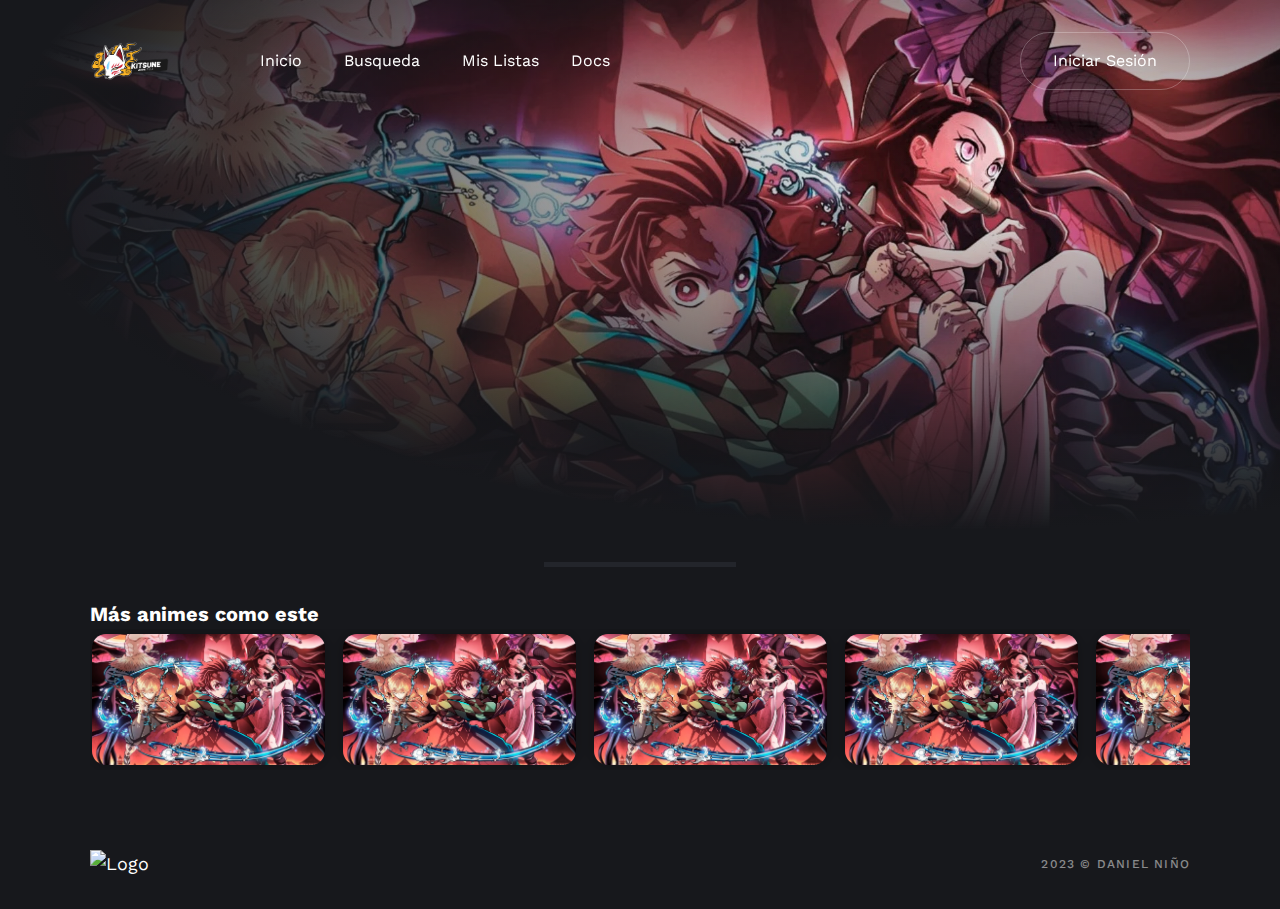
==== crunchy/Template/index.html @ ec36dbb1 "18042023" ====
<html lang="es" class="skrollr skrollr-desktop">

<head>




  <meta charset="utf-8">
  <meta name="viewport" content="width=device-width, initial-scale=1">

  <!-- Favicon -->
  <!-- <link rel="shortcut icon" href="./assets/images/favicon.ico" type="image/x-icon" /> -->

  <!-- Libs CSS -->
  <link rel="stylesheet" href="css/libs.bundle.css">
  <link rel="stylesheet" href="css/style.css">

  <!-- Main CSS -->
  <link rel="stylesheet" href="css/index.bundle.css">

  <!-- Title -->
  <title>Index</title>
  <style type="text/css">
    @font-face {
      font-family: Roboto;
      src: url("chrome-extension://mcgbeeipkmelnpldkobichboakdfaeon/css/Roboto-Regular.ttf");
    }

    body {
      background-color: #17181C !important;
    }
  </style>
</head>

<body>


  <nav id="mainNav" class="navbar navbar-expand-lg navbar-sticky navbar-dark">
    <div class="container">
      <a href="#" class="navbar-brand"><img src="./img/Logo.png" alt="Logo"></a>

      <!-- secondary -->
      <ul class="navbar-nav navbar-nav-secondary order-lg-3">
        <li class="nav-item d-lg-none">
          <a class="nav-link nav-icon collapsed" href="" role="button" data-bs-toggle="collapse"
            data-bs-target="#navbar" aria-controls="navbar" aria-expanded="false" aria-label="Toggle navigation">
            <i class="fa-solid fa-bars"></i>
          </a>
        </li>
        <li class="nav-item d-none d-lg-block">
          <a href="https://themes.getbootstrap.com/product/cube-multipurpose-template-ui-kit/"
            class="btn btn-outline-white rounded-pill ms-2">
            Iniciar Sesión
          </a>
        </li>
      </ul>

      <!-- primary -->
      <div class="navbar-collapse collapse" id="navbar" data-bs-parent="#mainNav">
        <ul class="navbar-nav">
          <li class="nav-item ">
            <a class="nav-link " href="#" role="button" aria-expanded="false">
              <i class="fa-solid fa-house"></i>Inicio
            </a>


          </li>
          <li class="nav-item ">
            <a class="nav-link " href="#" role="button" aria-expanded="false">
              <i class="fa-solid fa-magnifying-glass"></i>Busqueda
            </a>

          </li>
          <li class="nav-item ">
            <a class="nav-link " href="#" role="button" aria-expanded="false" data-bs-auto-close="outside">
              <i class="fa-solid fa-list"></i>Mis Listas
            </a>

          </li>

          <li class="nav-item dropdown dropdown-hover">
            <a class="nav-link dropdown-toggle" href="#" id="navbarDropdown-5" role="button" data-bs-toggle="dropdown"
              aria-expanded="false">
              Docs
            </a>
            <ul class="dropdown-menu dropdown-menu-detailed" aria-labelledby="navbarDropdown-5">
              <li><a class="dropdown-item " href="./docs/index.html">
                  <span>
                    <i class="bi bi-book"></i>
                    Get Started
                    <small>Customising and building</small>
                  </span>
                </a>
              </li>
              <li><a class="dropdown-item " href="./docs/accordion.html">
                  <span>
                    <i class="bi bi-grid"></i>
                    Components
                    <small>Full list of components</small>
                  </span>
                </a>
              </li>
            </ul>
          </li>
          <li class="nav-item d-lg-none">
            <a href="https://themes.getbootstrap.com/product/cube-multipurpose-template-ui-kit/"
              class="nav-link text-primary">Buy Cube</a>
          </li>
        </ul>
      </div>



      <!-- mobile user menu -->




    </div>
  </nav>




  <div class="offcanvas-wrap">


    <article>
      <section class="bg-black inverted overflow-hidden">
        <div class="d-flex flex-column py-15 container level-3"> <!--min-vh-100-->
          <div class="mt-5 vacio">
            
          </div>
        </div>
        <!-- <span style="background-image: url('img/portada2.jpg'); transform: translateY(0%);"
          class="background d-none d-sm-block skrollable skrollable-between picbg"></span>
        <span style="background-image: url('img/portada-movil.jpg'); transform: translateY(0%);"
          class="background d-sm-none skrollable skrollable-between picbg"></span> -->

          <div class="carousel background skrollable skrollable-between slider-principal picbg">
            <div data-carousel='{"speed": 1800, "autoplay": true, "autoplayTimeout": 9000,
            "mouseDrag": true, "gutter":10 , "loop": true, "items": 1, "nav": false, "mode":"gallery"}'>
              <div>
                <div class="equal-16-10 ">
                  <img src="img/kimetsu-bg.webp" alt="">
                </div>
              </div>
          
              <div>
                <figure class="equal-16-10" style="background-image: url('img/portada.jpg')">
                </figure>
              </div>
          
              <div>
                <figure class="equal-16-10" style="background-image: url('img/portada.png')">
                </figure>
              </div>
            </div>
          </div>
      </section>

    </article>


 

    <hr class="divider">
   


    <!----------------------------------SIMILARES---------------------------------------->

    <section class="container ">

      <div class="d-flex">
        <div>

          <p class="text-white fw-normal fs-6"><strong>Más animes como este</strong></p>

        </div>

      </div>

      <div class="carousel ">

        <div
          data-carousel='{"container": "#fixedWidth","fixedWidth": 235, "swipeAngle": false, "mouseDrag": true, "gutter": 16,"loop": false, "items":1, "nav": false, "responsive": {"0": {"items": 2}, "768": {"items": 3}, "992": {"items": 4}, "1200": {"items": 5}}}'>
          <div>

            <div class="card-min">

              <h2>Kimetsu No Yaiba</h2>
              <span class="type">Serie - Sub - Dob</span>
              <span class="calificacion">5.0 *</span>
              <div class="card-min-button">
                <a href="#"><i class="fa-solid fa-play"></i></a>
                <a href="#"><i class="fa-solid fa-plus-minus"></i></a>
              </div>
              <div class="pic">
                <img src="img/kimetsu-bg.webp" alt="">
              </div>
            </div>

          </div>
          <div>

            <div class="card-min">

              <h2>Kimetsu No Yaiba</h2>
              <span class="type">Serie - Sub - Dob</span>
              <span class="calificacion">5.0 *</span>
              <div class="card-min-button">
                <a href="#"><i class="fa-solid fa-play"></i></a>
                <a href="#"><i class="fa-solid fa-plus-minus"></i></a>
              </div>
              <div class="pic">
                <img src="img/kimetsu-bg.webp" alt="">
              </div>
            </div>

          </div>
          <div>

            <div class="card-min">

              <h2>Kimetsu No Yaiba</h2>
              <span class="type">Serie - Sub - Dob</span>
              <span class="calificacion">5.0 *</span>
              <div class="card-min-button">
                <a href="#"><i class="fa-solid fa-play"></i></a>
                <a href="#"><i class="fa-solid fa-plus-minus"></i></a>
              </div>
              <div class="pic">
                <img src="img/kimetsu-bg.webp" alt="">
              </div>
            </div>

          </div>
          <div>

            <div class="card-min">

              <h2>Kimetsu No Yaiba</h2>
              <span class="type">Serie - Sub - Dob</span>
              <span class="calificacion">5.0 *</span>
              <div class="card-min-button">
                <a href="#"><i class="fa-solid fa-play"></i></a>
                <a href="#"><i class="fa-solid fa-plus-minus"></i></a>
              </div>
              <div class="pic">
                <img src="img/kimetsu-bg.webp" alt="">
              </div>
            </div>

          </div>
          <div>

            <div class="card-min">

              <h2>Kimetsu No Yaiba</h2>
              <span class="type">Serie - Sub - Dob</span>
              <span class="calificacion">5.0 *</span>
              <div class="card-min-button">
                <a href="#"><i class="fa-solid fa-play"></i></a>
                <a href="#"><i class="fa-solid fa-plus-minus"></i></a>
              </div>
              <div class="pic">
                <img src="img/kimetsu-bg.webp" alt="">
              </div>
            </div>

          </div>
          <div>

            <div class="card-min">

              <h2>Kimetsu No Yaiba</h2>
              <span class="type">Serie - Sub - Dob</span>
              <span class="calificacion">5.0 *</span>
              <div class="card-min-button">
                <a href="#"><i class="fa-solid fa-play"></i></a>
                <a href="#"><i class="fa-solid fa-plus-minus"></i></a>
              </div>
              <div class="pic">
                <img src="img/kimetsu-bg.webp" alt="">
              </div>
            </div>

          </div>
          <div>

            <div class="card-min">

              <h2>Kimetsu No Yaiba</h2>
              <span class="type">Serie - Sub - Dob</span>
              <span class="calificacion">5.0 *</span>
              <div class="card-min-button">
                <a href="#"><i class="fa-solid fa-play"></i></a>
                <a href="#"><i class="fa-solid fa-plus-minus"></i></a>
              </div>
              <div class="pic">
                <img src="img/kimetsu-bg.webp" alt="">
              </div>
            </div>

          </div>
          <div>

            <div class="card-min">

              <h2>Kimetsu No Yaiba</h2>
              <span class="type">Serie - Sub - Dob</span>
              <span class="calificacion">5.0 *</span>
              <div class="card-min-button">
                <a href="#"><i class="fa-solid fa-play"></i></a>
                <a href="#"><i class="fa-solid fa-plus-minus"></i></a>
              </div>
              <div class="pic">
                <img src="img/kimetsu-bg.webp" alt="">
              </div>
            </div>

          </div>
          <div>

            <div class="card-min">

              <h2>Kimetsu No Yaiba</h2>
              <span class="type">Serie - Sub - Dob</span>
              <span class="calificacion">5.0 *</span>
              <div class="card-min-button">
                <a href="#"><i class="fa-solid fa-play"></i></a>
                <a href="#"><i class="fa-solid fa-plus-minus"></i></a>
              </div>
              <div class="pic">
                <img src="img/kimetsu-bg.webp" alt="">
              </div>
            </div>

          </div>
          <div>

            <div class="card-min">

              <h2>Kimetsu No Yaiba</h2>
              <span class="type">Serie - Sub - Dob</span>
              <span class="calificacion">5.0 *</span>
              <div class="card-min-button">
                <a href="#"><i class="fa-solid fa-play"></i></a>
                <a href="#"><i class="fa-solid fa-plus-minus"></i></a>
              </div>
              <div class="pic">
                <img src="img/kimetsu-bg.webp" alt="">
              </div>
            </div>

          </div>


        </div>
      </div>




    </section>





    <!-- footer -->
    <footer id="footer" class="pt-10 pt-xl-10 pb-4 inverted">
      <div class="container">
        <div class="row align-items-center text-muted">

          <div class="col-md-6 col-lg-6">
            <a href="index.html" class="navbar-brand"><img src="./assets/images/logo/logo-light.svg" alt="Logo"></a>
          </div>
          <div class="col-md-6 col-lg-6 text-end text-lg-end ">
            <p class="eyebrow">2023 © Daniel Niño</p>
          </div>
        </div>
      </div>
    </footer>
  </div>

  <!-- javascript -->
  <script src="https://kit.fontawesome.com/d4ea08e6c5.js" crossorigin="anonymous"></script>
  <script src="js/vendor.bundle.js"></script>
  <script src="js/index.bundle.js"></script>


</body>

</html>
---- crunchy/Template/css/libs.bundle.css ----
@font-face {
  font-family: "bootstrap-icons";
  src: url(../fonts/bootstrap-icons.woff2) format("woff2"),
url(../fonts/bootstrap-icons.woff) format("woff");
}

[class^="bi-"]::before,
[class*=" bi-"]::before {
  display: inline-block;
  font-family: bootstrap-icons !important;
  font-style: normal;
  font-weight: normal !important;
  font-variant: normal;
  text-transform: none;
  line-height: 1;
  vertical-align: -.125em;
  -webkit-font-smoothing: antialiased;
  -moz-osx-font-smoothing: grayscale;
}

.bi-alarm-fill::before { content: "\f101"; }
.bi-alarm::before { content: "\f102"; }
.bi-align-bottom::before { content: "\f103"; }
.bi-align-center::before { content: "\f104"; }
.bi-align-end::before { content: "\f105"; }
.bi-align-middle::before { content: "\f106"; }
.bi-align-start::before { content: "\f107"; }
.bi-align-top::before { content: "\f108"; }
.bi-alt::before { content: "\f109"; }
.bi-app-indicator::before { content: "\f10a"; }
.bi-app::before { content: "\f10b"; }
.bi-archive-fill::before { content: "\f10c"; }
.bi-archive::before { content: "\f10d"; }
.bi-arrow-90deg-down::before { content: "\f10e"; }
.bi-arrow-90deg-left::before { content: "\f10f"; }
.bi-arrow-90deg-right::before { content: "\f110"; }
.bi-arrow-90deg-up::before { content: "\f111"; }
.bi-arrow-bar-down::before { content: "\f112"; }
.bi-arrow-bar-left::before { content: "\f113"; }
.bi-arrow-bar-right::before { content: "\f114"; }
.bi-arrow-bar-up::before { content: "\f115"; }
.bi-arrow-clockwise::before { content: "\f116"; }
.bi-arrow-counterclockwise::before { content: "\f117"; }
.bi-arrow-down-circle-fill::before { content: "\f118"; }
.bi-arrow-down-circle::before { content: "\f119"; }
.bi-arrow-down-left-circle-fill::before { content: "\f11a"; }
.bi-arrow-down-left-circle::before { content: "\f11b"; }
.bi-arrow-down-left-square-fill::before { content: "\f11c"; }
.bi-arrow-down-left-square::before { content: "\f11d"; }
.bi-arrow-down-left::before { content: "\f11e"; }
.bi-arrow-down-right-circle-fill::before { content: "\f11f"; }
.bi-arrow-down-right-circle::before { content: "\f120"; }
.bi-arrow-down-right-square-fill::before { content: "\f121"; }
.bi-arrow-down-right-square::before { content: "\f122"; }
.bi-arrow-down-right::before { content: "\f123"; }
.bi-arrow-down-short::before { content: "\f124"; }
.bi-arrow-down-square-fill::before { content: "\f125"; }
.bi-arrow-down-square::before { content: "\f126"; }
.bi-arrow-down-up::before { content: "\f127"; }
.bi-arrow-down::before { content: "\f128"; }
.bi-arrow-left-circle-fill::before { content: "\f129"; }
.bi-arrow-left-circle::before { content: "\f12a"; }
.bi-arrow-left-right::before { content: "\f12b"; }
.bi-arrow-left-short::before { content: "\f12c"; }
.bi-arrow-left-square-fill::before { content: "\f12d"; }
.bi-arrow-left-square::before { content: "\f12e"; }
.bi-arrow-left::before { content: "\f12f"; }
.bi-arrow-repeat::before { content: "\f130"; }
.bi-arrow-return-left::before { content: "\f131"; }
.bi-arrow-return-right::before { content: "\f132"; }
.bi-arrow-right-circle-fill::before { content: "\f133"; }
.bi-arrow-right-circle::before { content: "\f134"; }
.bi-arrow-right-short::before { content: "\f135"; }
.bi-arrow-right-square-fill::before { content: "\f136"; }
.bi-arrow-right-square::before { content: "\f137"; }
.bi-arrow-right::before { content: "\f138"; }
.bi-arrow-up-circle-fill::before { content: "\f139"; }
.bi-arrow-up-circle::before { content: "\f13a"; }
.bi-arrow-up-left-circle-fill::before { content: "\f13b"; }
.bi-arrow-up-left-circle::before { content: "\f13c"; }
.bi-arrow-up-left-square-fill::before { content: "\f13d"; }
.bi-arrow-up-left-square::before { content: "\f13e"; }
.bi-arrow-up-left::before { content: "\f13f"; }
.bi-arrow-up-right-circle-fill::before { content: "\f140"; }
.bi-arrow-up-right-circle::before { content: "\f141"; }
.bi-arrow-up-right-square-fill::before { content: "\f142"; }
.bi-arrow-up-right-square::before { content: "\f143"; }
.bi-arrow-up-right::before { content: "\f144"; }
.bi-arrow-up-short::before { content: "\f145"; }
.bi-arrow-up-square-fill::before { content: "\f146"; }
.bi-arrow-up-square::before { content: "\f147"; }
.bi-arrow-up::before { content: "\f148"; }
.bi-arrows-angle-contract::before { content: "\f149"; }
.bi-arrows-angle-expand::before { content: "\f14a"; }
.bi-arrows-collapse::before { content: "\f14b"; }
.bi-arrows-expand::before { content: "\f14c"; }
.bi-arrows-fullscreen::before { content: "\f14d"; }
.bi-arrows-move::before { content: "\f14e"; }
.bi-aspect-ratio-fill::before { content: "\f14f"; }
.bi-aspect-ratio::before { content: "\f150"; }
.bi-asterisk::before { content: "\f151"; }
.bi-at::before { content: "\f152"; }
.bi-award-fill::before { content: "\f153"; }
.bi-award::before { content: "\f154"; }
.bi-back::before { content: "\f155"; }
.bi-backspace-fill::before { content: "\f156"; }
.bi-backspace-reverse-fill::before { content: "\f157"; }
.bi-backspace-reverse::before { content: "\f158"; }
.bi-backspace::before { content: "\f159"; }
.bi-badge-3d-fill::before { content: "\f15a"; }
.bi-badge-3d::before { content: "\f15b"; }
.bi-badge-4k-fill::before { content: "\f15c"; }
.bi-badge-4k::before { content: "\f15d"; }
.bi-badge-8k-fill::before { content: "\f15e"; }
.bi-badge-8k::before { content: "\f15f"; }
.bi-badge-ad-fill::before { content: "\f160"; }
.bi-badge-ad::before { content: "\f161"; }
.bi-badge-ar-fill::before { content: "\f162"; }
.bi-badge-ar::before { content: "\f163"; }
.bi-badge-cc-fill::before { content: "\f164"; }
.bi-badge-cc::before { content: "\f165"; }
.bi-badge-hd-fill::before { content: "\f166"; }
.bi-badge-hd::before { content: "\f167"; }
.bi-badge-tm-fill::before { content: "\f168"; }
.bi-badge-tm::before { content: "\f169"; }
.bi-badge-vo-fill::before { content: "\f16a"; }
.bi-badge-vo::before { content: "\f16b"; }
.bi-badge-vr-fill::before { content: "\f16c"; }
.bi-badge-vr::before { content: "\f16d"; }
.bi-badge-wc-fill::before { content: "\f16e"; }
.bi-badge-wc::before { content: "\f16f"; }
.bi-bag-check-fill::before { content: "\f170"; }
.bi-bag-check::before { content: "\f171"; }
.bi-bag-dash-fill::before { content: "\f172"; }
.bi-bag-dash::before { content: "\f173"; }
.bi-bag-fill::before { content: "\f174"; }
.bi-bag-plus-fill::before { content: "\f175"; }
.bi-bag-plus::before { content: "\f176"; }
.bi-bag-x-fill::before { content: "\f177"; }
.bi-bag-x::before { content: "\f178"; }
.bi-bag::before { content: "\f179"; }
.bi-bar-chart-fill::before { content: "\f17a"; }
.bi-bar-chart-line-fill::before { content: "\f17b"; }
.bi-bar-chart-line::before { content: "\f17c"; }
.bi-bar-chart-steps::before { content: "\f17d"; }
.bi-bar-chart::before { content: "\f17e"; }
.bi-basket-fill::before { content: "\f17f"; }
.bi-basket::before { content: "\f180"; }
.bi-basket2-fill::before { content: "\f181"; }
.bi-basket2::before { content: "\f182"; }
.bi-basket3-fill::before { content: "\f183"; }
.bi-basket3::before { content: "\f184"; }
.bi-battery-charging::before { content: "\f185"; }
.bi-battery-full::before { content: "\f186"; }
.bi-battery-half::before { content: "\f187"; }
.bi-battery::before { content: "\f188"; }
.bi-bell-fill::before { content: "\f189"; }
.bi-bell::before { content: "\f18a"; }
.bi-bezier::before { content: "\f18b"; }
.bi-bezier2::before { content: "\f18c"; }
.bi-bicycle::before { content: "\f18d"; }
.bi-binoculars-fill::before { content: "\f18e"; }
.bi-binoculars::before { content: "\f18f"; }
.bi-blockquote-left::before { content: "\f190"; }
.bi-blockquote-right::before { content: "\f191"; }
.bi-book-fill::before { content: "\f192"; }
.bi-book-half::before { content: "\f193"; }
.bi-book::before { content: "\f194"; }
.bi-bookmark-check-fill::before { content: "\f195"; }
.bi-bookmark-check::before { content: "\f196"; }
.bi-bookmark-dash-fill::before { content: "\f197"; }
.bi-bookmark-dash::before { content: "\f198"; }
.bi-bookmark-fill::before { content: "\f199"; }
.bi-bookmark-heart-fill::before { content: "\f19a"; }
.bi-bookmark-heart::before { content: "\f19b"; }
.bi-bookmark-plus-fill::before { content: "\f19c"; }
.bi-bookmark-plus::before { content: "\f19d"; }
.bi-bookmark-star-fill::before { content: "\f19e"; }
.bi-bookmark-star::before { content: "\f19f"; }
.bi-bookmark-x-fill::before { content: "\f1a0"; }
.bi-bookmark-x::before { content: "\f1a1"; }
.bi-bookmark::before { content: "\f1a2"; }
.bi-bookmarks-fill::before { content: "\f1a3"; }
.bi-bookmarks::before { content: "\f1a4"; }
.bi-bookshelf::before { content: "\f1a5"; }
.bi-bootstrap-fill::before { content: "\f1a6"; }
.bi-bootstrap-reboot::before { content: "\f1a7"; }
.bi-bootstrap::before { content: "\f1a8"; }
.bi-border-all::before { content: "\f1a9"; }
.bi-border-bottom::before { content: "\f1aa"; }
.bi-border-center::before { content: "\f1ab"; }
.bi-border-inner::before { content: "\f1ac"; }
.bi-border-left::before { content: "\f1ad"; }
.bi-border-middle::before { content: "\f1ae"; }
.bi-border-outer::before { content: "\f1af"; }
.bi-border-right::before { content: "\f1b0"; }
.bi-border-style::before { content: "\f1b1"; }
.bi-border-top::before { content: "\f1b2"; }
.bi-border-width::before { content: "\f1b3"; }
.bi-border::before { content: "\f1b4"; }
.bi-bounding-box-circles::before { content: "\f1b5"; }
.bi-bounding-box::before { content: "\f1b6"; }
.bi-box-arrow-down-left::before { content: "\f1b7"; }
.bi-box-arrow-down-right::before { content: "\f1b8"; }
.bi-box-arrow-down::before { content: "\f1b9"; }
.bi-box-arrow-in-down-left::before { content: "\f1ba"; }
.bi-box-arrow-in-down-right::before { content: "\f1bb"; }
.bi-box-arrow-in-down::before { content: "\f1bc"; }
.bi-box-arrow-in-left::before { content: "\f1bd"; }
.bi-box-arrow-in-right::before { content: "\f1be"; }
.bi-box-arrow-in-up-left::before { content: "\f1bf"; }
.bi-box-arrow-in-up-right::before { content: "\f1c0"; }
.bi-box-arrow-in-up::before { content: "\f1c1"; }
.bi-box-arrow-left::before { content: "\f1c2"; }
.bi-box-arrow-right::before { content: "\f1c3"; }
.bi-box-arrow-up-left::before { content: "\f1c4"; }
.bi-box-arrow-up-right::before { content: "\f1c5"; }
.bi-box-arrow-up::before { content: "\f1c6"; }
.bi-box-seam::before { content: "\f1c7"; }
.bi-box::before { content: "\f1c8"; }
.bi-braces::before { content: "\f1c9"; }
.bi-bricks::before { content: "\f1ca"; }
.bi-briefcase-fill::before { content: "\f1cb"; }
.bi-briefcase::before { content: "\f1cc"; }
.bi-brightness-alt-high-fill::before { content: "\f1cd"; }
.bi-brightness-alt-high::before { content: "\f1ce"; }
.bi-brightness-alt-low-fill::before { content: "\f1cf"; }
.bi-brightness-alt-low::before { content: "\f1d0"; }
.bi-brightness-high-fill::before { content: "\f1d1"; }
.bi-brightness-high::before { content: "\f1d2"; }
.bi-brightness-low-fill::before { content: "\f1d3"; }
.bi-brightness-low::before { content: "\f1d4"; }
.bi-broadcast-pin::before { content: "\f1d5"; }
.bi-broadcast::before { content: "\f1d6"; }
.bi-brush-fill::before { content: "\f1d7"; }
.bi-brush::before { content: "\f1d8"; }
.bi-bucket-fill::before { content: "\f1d9"; }
.bi-bucket::before { content: "\f1da"; }
.bi-bug-fill::before { content: "\f1db"; }
.bi-bug::before { content: "\f1dc"; }
.bi-building::before { content: "\f1dd"; }
.bi-bullseye::before { content: "\f1de"; }
.bi-calculator-fill::before { content: "\f1df"; }
.bi-calculator::before { content: "\f1e0"; }
.bi-calendar-check-fill::before { content: "\f1e1"; }
.bi-calendar-check::before { content: "\f1e2"; }
.bi-calendar-date-fill::before { content: "\f1e3"; }
.bi-calendar-date::before { content: "\f1e4"; }
.bi-calendar-day-fill::before { content: "\f1e5"; }
.bi-calendar-day::before { content: "\f1e6"; }
.bi-calendar-event-fill::before { content: "\f1e7"; }
.bi-calendar-event::before { content: "\f1e8"; }
.bi-calendar-fill::before { content: "\f1e9"; }
.bi-calendar-minus-fill::before { content: "\f1ea"; }
.bi-calendar-minus::before { content: "\f1eb"; }
.bi-calendar-month-fill::before { content: "\f1ec"; }
.bi-calendar-month::before { content: "\f1ed"; }
.bi-calendar-plus-fill::before { content: "\f1ee"; }
.bi-calendar-plus::before { content: "\f1ef"; }
.bi-calendar-range-fill::before { content: "\f1f0"; }
.bi-calendar-range::before { content: "\f1f1"; }
.bi-calendar-week-fill::before { content: "\f1f2"; }
.bi-calendar-week::before { content: "\f1f3"; }
.bi-calendar-x-fill::before { content: "\f1f4"; }
.bi-calendar-x::before { content: "\f1f5"; }
.bi-calendar::before { content: "\f1f6"; }
.bi-calendar2-check-fill::before { content: "\f1f7"; }
.bi-calendar2-check::before { content: "\f1f8"; }
.bi-calendar2-date-fill::before { content: "\f1f9"; }
.bi-calendar2-date::before { content: "\f1fa"; }
.bi-calendar2-day-fill::before { content: "\f1fb"; }
.bi-calendar2-day::before { content: "\f1fc"; }
.bi-calendar2-event-fill::before { content: "\f1fd"; }
.bi-calendar2-event::before { content: "\f1fe"; }
.bi-calendar2-fill::before { content: "\f1ff"; }
.bi-calendar2-minus-fill::before { content: "\f200"; }
.bi-calendar2-minus::before { content: "\f201"; }
.bi-calendar2-month-fill::before { content: "\f202"; }
.bi-calendar2-month::before { content: "\f203"; }
.bi-calendar2-plus-fill::before { content: "\f204"; }
.bi-calendar2-plus::before { content: "\f205"; }
.bi-calendar2-range-fill::before { content: "\f206"; }
.bi-calendar2-range::before { content: "\f207"; }
.bi-calendar2-week-fill::before { content: "\f208"; }
.bi-calendar2-week::before { content: "\f209"; }
.bi-calendar2-x-fill::before { content: "\f20a"; }
.bi-calendar2-x::before { content: "\f20b"; }
.bi-calendar2::before { content: "\f20c"; }
.bi-calendar3-event-fill::before { content: "\f20d"; }
.bi-calendar3-event::before { content: "\f20e"; }
.bi-calendar3-fill::before { content: "\f20f"; }
.bi-calendar3-range-fill::before { content: "\f210"; }
.bi-calendar3-range::before { content: "\f211"; }
.bi-calendar3-week-fill::before { content: "\f212"; }
.bi-calendar3-week::before { content: "\f213"; }
.bi-calendar3::before { content: "\f214"; }
.bi-calendar4-event::before { content: "\f215"; }
.bi-calendar4-range::before { content: "\f216"; }
.bi-calendar4-week::before { content: "\f217"; }
.bi-calendar4::before { content: "\f218"; }
.bi-camera-fill::before { content: "\f219"; }
.bi-camera-reels-fill::before { content: "\f21a"; }
.bi-camera-reels::before { content: "\f21b"; }
.bi-camera-video-fill::before { content: "\f21c"; }
.bi-camera-video-off-fill::before { content: "\f21d"; }
.bi-camera-video-off::before { content: "\f21e"; }
.bi-camera-video::before { content: "\f21f"; }
.bi-camera::before { content: "\f220"; }
.bi-camera2::before { content: "\f221"; }
.bi-capslock-fill::before { content: "\f222"; }
.bi-capslock::before { content: "\f223"; }
.bi-card-checklist::before { content: "\f224"; }
.bi-card-heading::before { content: "\f225"; }
.bi-card-image::before { content: "\f226"; }
.bi-card-list::before { content: "\f227"; }
.bi-card-text::before { content: "\f228"; }
.bi-caret-down-fill::before { content: "\f229"; }
.bi-caret-down-square-fill::before { content: "\f22a"; }
.bi-caret-down-square::before { content: "\f22b"; }
.bi-caret-down::before { content: "\f22c"; }
.bi-caret-left-fill::before { content: "\f22d"; }
.bi-caret-left-square-fill::before { content: "\f22e"; }
.bi-caret-left-square::before { content: "\f22f"; }
.bi-caret-left::before { content: "\f230"; }
.bi-caret-right-fill::before { content: "\f231"; }
.bi-caret-right-square-fill::before { content: "\f232"; }
.bi-caret-right-square::before { content: "\f233"; }
.bi-caret-right::before { content: "\f234"; }
.bi-caret-up-fill::before { content: "\f235"; }
.bi-caret-up-square-fill::before { content: "\f236"; }
.bi-caret-up-square::before { content: "\f237"; }
.bi-caret-up::before { content: "\f238"; }
.bi-cart-check-fill::before { content: "\f239"; }
.bi-cart-check::before { content: "\f23a"; }
.bi-cart-dash-fill::before { content: "\f23b"; }
.bi-cart-dash::before { content: "\f23c"; }
.bi-cart-fill::before { content: "\f23d"; }
.bi-cart-plus-fill::before { content: "\f23e"; }
.bi-cart-plus::before { content: "\f23f"; }
.bi-cart-x-fill::before { content: "\f240"; }
.bi-cart-x::before { content: "\f241"; }
.bi-cart::before { content: "\f242"; }
.bi-cart2::before { content: "\f243"; }
.bi-cart3::before { content: "\f244"; }
.bi-cart4::before { content: "\f245"; }
.bi-cash-stack::before { content: "\f246"; }
.bi-cash::before { content: "\f247"; }
.bi-cast::before { content: "\f248"; }
.bi-chat-dots-fill::before { content: "\f249"; }
.bi-chat-dots::before { content: "\f24a"; }
.bi-chat-fill::before { content: "\f24b"; }
.bi-chat-left-dots-fill::before { content: "\f24c"; }
.bi-chat-left-dots::before { content: "\f24d"; }
.bi-chat-left-fill::before { content: "\f24e"; }
.bi-chat-left-quote-fill::before { content: "\f24f"; }
.bi-chat-left-quote::before { content: "\f250"; }
.bi-chat-left-text-fill::before { content: "\f251"; }
.bi-chat-left-text::before { content: "\f252"; }
.bi-chat-left::before { content: "\f253"; }
.bi-chat-quote-fill::before { content: "\f254"; }
.bi-chat-quote::before { content: "\f255"; }
.bi-chat-right-dots-fill::before { content: "\f256"; }
.bi-chat-right-dots::before { content: "\f257"; }
.bi-chat-right-fill::before { content: "\f258"; }
.bi-chat-right-quote-fill::before { content: "\f259"; }
.bi-chat-right-quote::before { content: "\f25a"; }
.bi-chat-right-text-fill::before { content: "\f25b"; }
.bi-chat-right-text::before { content: "\f25c"; }
.bi-chat-right::before { content: "\f25d"; }
.bi-chat-square-dots-fill::before { content: "\f25e"; }
.bi-chat-square-dots::before { content: "\f25f"; }
.bi-chat-square-fill::before { content: "\f260"; }
.bi-chat-square-quote-fill::before { content: "\f261"; }
.bi-chat-square-quote::before { content: "\f262"; }
.bi-chat-square-text-fill::before { content: "\f263"; }
.bi-chat-square-text::before { content: "\f264"; }
.bi-chat-square::before { content: "\f265"; }
.bi-chat-text-fill::before { content: "\f266"; }
.bi-chat-text::before { content: "\f267"; }
.bi-chat::before { content: "\f268"; }
.bi-check-all::before { content: "\f269"; }
.bi-check-circle-fill::before { content: "\f26a"; }
.bi-check-circle::before { content: "\f26b"; }
.bi-check-square-fill::before { content: "\f26c"; }
.bi-check-square::before { content: "\f26d"; }
.bi-check::before { content: "\f26e"; }
.bi-check2-all::before { content: "\f26f"; }
.bi-check2-circle::before { content: "\f270"; }
.bi-check2-square::before { content: "\f271"; }
.bi-check2::before { content: "\f272"; }
.bi-chevron-bar-contract::before { content: "\f273"; }
.bi-chevron-bar-down::before { content: "\f274"; }
.bi-chevron-bar-expand::before { content: "\f275"; }
.bi-chevron-bar-left::before { content: "\f276"; }
.bi-chevron-bar-right::before { content: "\f277"; }
.bi-chevron-bar-up::before { content: "\f278"; }
.bi-chevron-compact-down::before { content: "\f279"; }
.bi-chevron-compact-left::before { content: "\f27a"; }
.bi-chevron-compact-right::before { content: "\f27b"; }
.bi-chevron-compact-up::before { content: "\f27c"; }
.bi-chevron-contract::before { content: "\f27d"; }
.bi-chevron-double-down::before { content: "\f27e"; }
.bi-chevron-double-left::before { content: "\f27f"; }
.bi-chevron-double-right::before { content: "\f280"; }
.bi-chevron-double-up::before { content: "\f281"; }
.bi-chevron-down::before { content: "\f282"; }
.bi-chevron-expand::before { content: "\f283"; }
.bi-chevron-left::before { content: "\f284"; }
.bi-chevron-right::before { content: "\f285"; }
.bi-chevron-up::before { content: "\f286"; }
.bi-circle-fill::before { content: "\f287"; }
.bi-circle-half::before { content: "\f288"; }
.bi-circle-square::before { content: "\f289"; }
.bi-circle::before { content: "\f28a"; }
.bi-clipboard-check::before { content: "\f28b"; }
.bi-clipboard-data::before { content: "\f28c"; }
.bi-clipboard-minus::before { content: "\f28d"; }
.bi-clipboard-plus::before { content: "\f28e"; }
.bi-clipboard-x::before { content: "\f28f"; }
.bi-clipboard::before { content: "\f290"; }
.bi-clock-fill::before { content: "\f291"; }
.bi-clock-history::before { content: "\f292"; }
.bi-clock::before { content: "\f293"; }
.bi-cloud-arrow-down-fill::before { content: "\f294"; }
.bi-cloud-arrow-down::before { content: "\f295"; }
.bi-cloud-arrow-up-fill::before { content: "\f296"; }
.bi-cloud-arrow-up::before { content: "\f297"; }
.bi-cloud-check-fill::before { content: "\f298"; }
.bi-cloud-check::before { content: "\f299"; }
.bi-cloud-download-fill::before { content: "\f29a"; }
.bi-cloud-download::before { content: "\f29b"; }
.bi-cloud-drizzle-fill::before { content: "\f29c"; }
.bi-cloud-drizzle::before { content: "\f29d"; }
.bi-cloud-fill::before { content: "\f29e"; }
.bi-cloud-fog-fill::before { content: "\f29f"; }
.bi-cloud-fog::before { content: "\f2a0"; }
.bi-cloud-fog2-fill::before { content: "\f2a1"; }
.bi-cloud-fog2::before { content: "\f2a2"; }
.bi-cloud-hail-fill::before { content: "\f2a3"; }
.bi-cloud-hail::before { content: "\f2a4"; }
.bi-cloud-haze-1::before { content: "\f2a5"; }
.bi-cloud-haze-fill::before { content: "\f2a6"; }
.bi-cloud-haze::before { content: "\f2a7"; }
.bi-cloud-haze2-fill::before { content: "\f2a8"; }
.bi-cloud-lightning-fill::before { content: "\f2a9"; }
.bi-cloud-lightning-rain-fill::before { content: "\f2aa"; }
.bi-cloud-lightning-rain::before { content: "\f2ab"; }
.bi-cloud-lightning::before { content: "\f2ac"; }
.bi-cloud-minus-fill::before { content: "\f2ad"; }
.bi-cloud-minus::before { content: "\f2ae"; }
.bi-cloud-moon-fill::before { content: "\f2af"; }
.bi-cloud-moon::before { content: "\f2b0"; }
.bi-cloud-plus-fill::before { content: "\f2b1"; }
.bi-cloud-plus::before { content: "\f2b2"; }
.bi-cloud-rain-fill::before { content: "\f2b3"; }
.bi-cloud-rain-heavy-fill::before { content: "\f2b4"; }
.bi-cloud-rain-heavy::before { content: "\f2b5"; }
.bi-cloud-rain::before { content: "\f2b6"; }
.bi-cloud-slash-fill::before { content: "\f2b7"; }
.bi-cloud-slash::before { content: "\f2b8"; }
.bi-cloud-sleet-fill::before { content: "\f2b9"; }
.bi-cloud-sleet::before { content: "\f2ba"; }
.bi-cloud-snow-fill::before { content: "\f2bb"; }
.bi-cloud-snow::before { content: "\f2bc"; }
.bi-cloud-sun-fill::before { content: "\f2bd"; }
.bi-cloud-sun::before { content: "\f2be"; }
.bi-cloud-upload-fill::before { content: "\f2bf"; }
.bi-cloud-upload::before { content: "\f2c0"; }
.bi-cloud::before { content: "\f2c1"; }
.bi-clouds-fill::before { content: "\f2c2"; }
.bi-clouds::before { content: "\f2c3"; }
.bi-cloudy-fill::before { content: "\f2c4"; }
.bi-cloudy::before { content: "\f2c5"; }
.bi-code-slash::before { content: "\f2c6"; }
.bi-code-square::before { content: "\f2c7"; }
.bi-code::before { content: "\f2c8"; }
.bi-collection-fill::before { content: "\f2c9"; }
.bi-collection-play-fill::before { content: "\f2ca"; }
.bi-collection-play::before { content: "\f2cb"; }
.bi-collection::before { content: "\f2cc"; }
.bi-columns-gap::before { content: "\f2cd"; }
.bi-columns::before { content: "\f2ce"; }
.bi-command::before { content: "\f2cf"; }
.bi-compass-fill::before { content: "\f2d0"; }
.bi-compass::before { content: "\f2d1"; }
.bi-cone-striped::before { content: "\f2d2"; }
.bi-cone::before { content: "\f2d3"; }
.bi-controller::before { content: "\f2d4"; }
.bi-cpu-fill::before { content: "\f2d5"; }
.bi-cpu::before { content: "\f2d6"; }
.bi-credit-card-2-back-fill::before { content: "\f2d7"; }
.bi-credit-card-2-back::before { content: "\f2d8"; }
.bi-credit-card-2-front-fill::before { content: "\f2d9"; }
.bi-credit-card-2-front::before { content: "\f2da"; }
.bi-credit-card-fill::before { content: "\f2db"; }
.bi-credit-card::before { content: "\f2dc"; }
.bi-crop::before { content: "\f2dd"; }
.bi-cup-fill::before { content: "\f2de"; }
.bi-cup-straw::before { content: "\f2df"; }
.bi-cup::before { content: "\f2e0"; }
.bi-cursor-fill::before { content: "\f2e1"; }
.bi-cursor-text::before { content: "\f2e2"; }
.bi-cursor::before { content: "\f2e3"; }
.bi-dash-circle-dotted::before { content: "\f2e4"; }
.bi-dash-circle-fill::before { content: "\f2e5"; }
.bi-dash-circle::before { content: "\f2e6"; }
.bi-dash-square-dotted::before { content: "\f2e7"; }
.bi-dash-square-fill::before { content: "\f2e8"; }
.bi-dash-square::before { content: "\f2e9"; }
.bi-dash::before { content: "\f2ea"; }
.bi-diagram-2-fill::before { content: "\f2eb"; }
.bi-diagram-2::before { content: "\f2ec"; }
.bi-diagram-3-fill::before { content: "\f2ed"; }
.bi-diagram-3::before { content: "\f2ee"; }
.bi-diamond-fill::before { content: "\f2ef"; }
.bi-diamond-half::before { content: "\f2f0"; }
.bi-diamond::before { content: "\f2f1"; }
.bi-dice-1-fill::before { content: "\f2f2"; }
.bi-dice-1::before { content: "\f2f3"; }
.bi-dice-2-fill::before { content: "\f2f4"; }
.bi-dice-2::before { content: "\f2f5"; }
.bi-dice-3-fill::before { content: "\f2f6"; }
.bi-dice-3::before { content: "\f2f7"; }
.bi-dice-4-fill::before { content: "\f2f8"; }
.bi-dice-4::before { content: "\f2f9"; }
.bi-dice-5-fill::before { content: "\f2fa"; }
.bi-dice-5::before { content: "\f2fb"; }
.bi-dice-6-fill::before { content: "\f2fc"; }
.bi-dice-6::before { content: "\f2fd"; }
.bi-disc-fill::before { content: "\f2fe"; }
.bi-disc::before { content: "\f2ff"; }
.bi-discord::before { content: "\f300"; }
.bi-display-fill::before { content: "\f301"; }
.bi-display::before { content: "\f302"; }
.bi-distribute-horizontal::before { content: "\f303"; }
.bi-distribute-vertical::before { content: "\f304"; }
.bi-door-closed-fill::before { content: "\f305"; }
.bi-door-closed::before { content: "\f306"; }
.bi-door-open-fill::before { content: "\f307"; }
.bi-door-open::before { content: "\f308"; }
.bi-dot::before { content: "\f309"; }
.bi-download::before { content: "\f30a"; }
.bi-droplet-fill::before { content: "\f30b"; }
.bi-droplet-half::before { content: "\f30c"; }
.bi-droplet::before { content: "\f30d"; }
.bi-earbuds::before { content: "\f30e"; }
.bi-easel-fill::before { content: "\f30f"; }
.bi-easel::before { content: "\f310"; }
.bi-egg-fill::before { content: "\f311"; }
.bi-egg-fried::before { content: "\f312"; }
.bi-egg::before { content: "\f313"; }
.bi-eject-fill::before { content: "\f314"; }
.bi-eject::before { content: "\f315"; }
.bi-emoji-angry-fill::before { content: "\f316"; }
.bi-emoji-angry::before { content: "\f317"; }
.bi-emoji-dizzy-fill::before { content: "\f318"; }
.bi-emoji-dizzy::before { content: "\f319"; }
.bi-emoji-expressionless-fill::before { content: "\f31a"; }
.bi-emoji-expressionless::before { content: "\f31b"; }
.bi-emoji-frown-fill::before { content: "\f31c"; }
.bi-emoji-frown::before { content: "\f31d"; }
.bi-emoji-heart-eyes-fill::before { content: "\f31e"; }
.bi-emoji-heart-eyes::before { content: "\f31f"; }
.bi-emoji-laughing-fill::before { content: "\f320"; }
.bi-emoji-laughing::before { content: "\f321"; }
.bi-emoji-neutral-fill::before { content: "\f322"; }
.bi-emoji-neutral::before { content: "\f323"; }
.bi-emoji-smile-fill::before { content: "\f324"; }
.bi-emoji-smile-upside-down-fill::before { content: "\f325"; }
.bi-emoji-smile-upside-down::before { content: "\f326"; }
.bi-emoji-smile::before { content: "\f327"; }
.bi-emoji-sunglasses-fill::before { content: "\f328"; }
.bi-emoji-sunglasses::before { content: "\f329"; }
.bi-emoji-wink-fill::before { content: "\f32a"; }
.bi-emoji-wink::before { content: "\f32b"; }
.bi-envelope-fill::before { content: "\f32c"; }
.bi-envelope-open-fill::before { content: "\f32d"; }
.bi-envelope-open::before { content: "\f32e"; }
.bi-envelope::before { content: "\f32f"; }
.bi-eraser-fill::before { content: "\f330"; }
.bi-eraser::before { content: "\f331"; }
.bi-exclamation-circle-fill::before { content: "\f332"; }
.bi-exclamation-circle::before { content: "\f333"; }
.bi-exclamation-diamond-fill::before { content: "\f334"; }
.bi-exclamation-diamond::before { content: "\f335"; }
.bi-exclamation-octagon-fill::before { content: "\f336"; }
.bi-exclamation-octagon::before { content: "\f337"; }
.bi-exclamation-square-fill::before { content: "\f338"; }
.bi-exclamation-square::before { content: "\f339"; }
.bi-exclamation-triangle-fill::before { content: "\f33a"; }
.bi-exclamation-triangle::before { content: "\f33b"; }
.bi-exclamation::before { content: "\f33c"; }
.bi-exclude::before { content: "\f33d"; }
.bi-eye-fill::before { content: "\f33e"; }
.bi-eye-slash-fill::before { content: "\f33f"; }
.bi-eye-slash::before { content: "\f340"; }
.bi-eye::before { content: "\f341"; }
.bi-eyedropper::before { content: "\f342"; }
.bi-eyeglasses::before { content: "\f343"; }
.bi-facebook::before { content: "\f344"; }
.bi-file-arrow-down-fill::before { content: "\f345"; }
.bi-file-arrow-down::before { content: "\f346"; }
.bi-file-arrow-up-fill::before { content: "\f347"; }
.bi-file-arrow-up::before { content: "\f348"; }
.bi-file-bar-graph-fill::before { content: "\f349"; }
.bi-file-bar-graph::before { content: "\f34a"; }
.bi-file-binary-fill::before { content: "\f34b"; }
.bi-file-binary::before { content: "\f34c"; }
.bi-file-break-fill::before { content: "\f34d"; }
.bi-file-break::before { content: "\f34e"; }
.bi-file-check-fill::before { content: "\f34f"; }
.bi-file-check::before { content: "\f350"; }
.bi-file-code-fill::before { content: "\f351"; }
.bi-file-code::before { content: "\f352"; }
.bi-file-diff-fill::before { content: "\f353"; }
.bi-file-diff::before { content: "\f354"; }
.bi-file-earmark-arrow-down-fill::before { content: "\f355"; }
.bi-file-earmark-arrow-down::before { content: "\f356"; }
.bi-file-earmark-arrow-up-fill::before { content: "\f357"; }
.bi-file-earmark-arrow-up::before { content: "\f358"; }
.bi-file-earmark-bar-graph-fill::before { content: "\f359"; }
.bi-file-earmark-bar-graph::before { content: "\f35a"; }
.bi-file-earmark-binary-fill::before { content: "\f35b"; }
.bi-file-earmark-binary::before { content: "\f35c"; }
.bi-file-earmark-break-fill::before { content: "\f35d"; }
.bi-file-earmark-break::before { content: "\f35e"; }
.bi-file-earmark-check-fill::before { content: "\f35f"; }
.bi-file-earmark-check::before { content: "\f360"; }
.bi-file-earmark-code-fill::before { content: "\f361"; }
.bi-file-earmark-code::before { content: "\f362"; }
.bi-file-earmark-diff-fill::before { content: "\f363"; }
.bi-file-earmark-diff::before { content: "\f364"; }
.bi-file-earmark-easel-fill::before { content: "\f365"; }
.bi-file-earmark-easel::before { content: "\f366"; }
.bi-file-earmark-excel-fill::before { content: "\f367"; }
.bi-file-earmark-excel::before { content: "\f368"; }
.bi-file-earmark-fill::before { content: "\f369"; }
.bi-file-earmark-font-fill::before { content: "\f36a"; }
.bi-file-earmark-font::before { content: "\f36b"; }
.bi-file-earmark-image-fill::before { content: "\f36c"; }
.bi-file-earmark-image::before { content: "\f36d"; }
.bi-file-earmark-lock-fill::before { content: "\f36e"; }
.bi-file-earmark-lock::before { content: "\f36f"; }
.bi-file-earmark-lock2-fill::before { content: "\f370"; }
.bi-file-earmark-lock2::before { content: "\f371"; }
.bi-file-earmark-medical-fill::before { content: "\f372"; }
.bi-file-earmark-medical::before { content: "\f373"; }
.bi-file-earmark-minus-fill::before { content: "\f374"; }
.bi-file-earmark-minus::before { content: "\f375"; }
.bi-file-earmark-music-fill::before { content: "\f376"; }
.bi-file-earmark-music::before { content: "\f377"; }
.bi-file-earmark-person-fill::before { content: "\f378"; }
.bi-file-earmark-person::before { content: "\f379"; }
.bi-file-earmark-play-fill::before { content: "\f37a"; }
.bi-file-earmark-play::before { content: "\f37b"; }
.bi-file-earmark-plus-fill::before { content: "\f37c"; }
.bi-file-earmark-plus::before { content: "\f37d"; }
.bi-file-earmark-post-fill::before { content: "\f37e"; }
.bi-file-earmark-post::before { content: "\f37f"; }
.bi-file-earmark-ppt-fill::before { content: "\f380"; }
.bi-file-earmark-ppt::before { content: "\f381"; }
.bi-file-earmark-richtext-fill::before { content: "\f382"; }
.bi-file-earmark-richtext::before { content: "\f383"; }
.bi-file-earmark-ruled-fill::before { content: "\f384"; }
.bi-file-earmark-ruled::before { content: "\f385"; }
.bi-file-earmark-slides-fill::before { content: "\f386"; }
.bi-file-earmark-slides::before { content: "\f387"; }
.bi-file-earmark-spreadsheet-fill::before { content: "\f388"; }
.bi-file-earmark-spreadsheet::before { content: "\f389"; }
.bi-file-earmark-text-fill::before { content: "\f38a"; }
.bi-file-earmark-text::before { content: "\f38b"; }
.bi-file-earmark-word-fill::before { content: "\f38c"; }
.bi-file-earmark-word::before { content: "\f38d"; }
.bi-file-earmark-x-fill::before { content: "\f38e"; }
.bi-file-earmark-x::before { content: "\f38f"; }
.bi-file-earmark-zip-fill::before { content: "\f390"; }
.bi-file-earmark-zip::before { content: "\f391"; }
.bi-file-earmark::before { content: "\f392"; }
.bi-file-easel-fill::before { content: "\f393"; }
.bi-file-easel::before { content: "\f394"; }
.bi-file-excel-fill::before { content: "\f395"; }
.bi-file-excel::before { content: "\f396"; }
.bi-file-fill::before { content: "\f397"; }
.bi-file-font-fill::before { content: "\f398"; }
.bi-file-font::before { content: "\f399"; }
.bi-file-image-fill::before { content: "\f39a"; }
.bi-file-image::before { content: "\f39b"; }
.bi-file-lock-fill::before { content: "\f39c"; }
.bi-file-lock::before { content: "\f39d"; }
.bi-file-lock2-fill::before { content: "\f39e"; }
.bi-file-lock2::before { content: "\f39f"; }
.bi-file-medical-fill::before { content: "\f3a0"; }
.bi-file-medical::before { content: "\f3a1"; }
.bi-file-minus-fill::before { content: "\f3a2"; }
.bi-file-minus::before { content: "\f3a3"; }
.bi-file-music-fill::before { content: "\f3a4"; }
.bi-file-music::before { content: "\f3a5"; }
.bi-file-person-fill::before { content: "\f3a6"; }
.bi-file-person::before { content: "\f3a7"; }
.bi-file-play-fill::before { content: "\f3a8"; }
.bi-file-play::before { content: "\f3a9"; }
.bi-file-plus-fill::before { content: "\f3aa"; }
.bi-file-plus::before { content: "\f3ab"; }
.bi-file-post-fill::before { content: "\f3ac"; }
.bi-file-post::before { content: "\f3ad"; }
.bi-file-ppt-fill::before { content: "\f3ae"; }
.bi-file-ppt::before { content: "\f3af"; }
.bi-file-richtext-fill::before { content: "\f3b0"; }
.bi-file-richtext::before { content: "\f3b1"; }
.bi-file-ruled-fill::before { content: "\f3b2"; }
.bi-file-ruled::before { content: "\f3b3"; }
.bi-file-slides-fill::before { content: "\f3b4"; }
.bi-file-slides::before { content: "\f3b5"; }
.bi-file-spreadsheet-fill::before { content: "\f3b6"; }
.bi-file-spreadsheet::before { content: "\f3b7"; }
.bi-file-text-fill::before { content: "\f3b8"; }
.bi-file-text::before { content: "\f3b9"; }
.bi-file-word-fill::before { content: "\f3ba"; }
.bi-file-word::before { content: "\f3bb"; }
.bi-file-x-fill::before { content: "\f3bc"; }
.bi-file-x::before { content: "\f3bd"; }
.bi-file-zip-fill::before { content: "\f3be"; }
.bi-file-zip::before { content: "\f3bf"; }
.bi-file::before { content: "\f3c0"; }
.bi-files-alt::before { content: "\f3c1"; }
.bi-files::before { content: "\f3c2"; }
.bi-film::before { content: "\f3c3"; }
.bi-filter-circle-fill::before { content: "\f3c4"; }
.bi-filter-circle::before { content: "\f3c5"; }
.bi-filter-left::before { content: "\f3c6"; }
.bi-filter-right::before { content: "\f3c7"; }
.bi-filter-square-fill::before { content: "\f3c8"; }
.bi-filter-square::before { content: "\f3c9"; }
.bi-filter::before { content: "\f3ca"; }
.bi-flag-fill::before { content: "\f3cb"; }
.bi-flag::before { content: "\f3cc"; }
.bi-flower1::before { content: "\f3cd"; }
.bi-flower2::before { content: "\f3ce"; }
.bi-flower3::before { content: "\f3cf"; }
.bi-folder-check::before { content: "\f3d0"; }
.bi-folder-fill::before { content: "\f3d1"; }
.bi-folder-minus::before { content: "\f3d2"; }
.bi-folder-plus::before { content: "\f3d3"; }
.bi-folder-symlink-fill::before { content: "\f3d4"; }
.bi-folder-symlink::before { content: "\f3d5"; }
.bi-folder-x::before { content: "\f3d6"; }
.bi-folder::before { content: "\f3d7"; }
.bi-folder2-open::before { content: "\f3d8"; }
.bi-folder2::before { content: "\f3d9"; }
.bi-fonts::before { content: "\f3da"; }
.bi-forward-fill::before { content: "\f3db"; }
.bi-forward::before { content: "\f3dc"; }
.bi-front::before { content: "\f3dd"; }
.bi-fullscreen-exit::before { content: "\f3de"; }
.bi-fullscreen::before { content: "\f3df"; }
.bi-funnel-fill::before { content: "\f3e0"; }
.bi-funnel::before { content: "\f3e1"; }
.bi-gear-fill::before { content: "\f3e2"; }
.bi-gear-wide-connected::before { content: "\f3e3"; }
.bi-gear-wide::before { content: "\f3e4"; }
.bi-gear::before { content: "\f3e5"; }
.bi-gem::before { content: "\f3e6"; }
.bi-geo-alt-fill::before { content: "\f3e7"; }
.bi-geo-alt::before { content: "\f3e8"; }
.bi-geo-fill::before { content: "\f3e9"; }
.bi-geo::before { content: "\f3ea"; }
.bi-gift-fill::before { content: "\f3eb"; }
.bi-gift::before { content: "\f3ec"; }
.bi-github::before { content: "\f3ed"; }
.bi-globe::before { content: "\f3ee"; }
.bi-globe2::before { content: "\f3ef"; }
.bi-google::before { content: "\f3f0"; }
.bi-graph-down::before { content: "\f3f1"; }
.bi-graph-up::before { content: "\f3f2"; }
.bi-grid-1x2-fill::before { content: "\f3f3"; }
.bi-grid-1x2::before { content: "\f3f4"; }
.bi-grid-3x2-gap-fill::before { content: "\f3f5"; }
.bi-grid-3x2-gap::before { content: "\f3f6"; }
.bi-grid-3x2::before { content: "\f3f7"; }
.bi-grid-3x3-gap-fill::before { content: "\f3f8"; }
.bi-grid-3x3-gap::before { content: "\f3f9"; }
.bi-grid-3x3::before { content: "\f3fa"; }
.bi-grid-fill::before { content: "\f3fb"; }
.bi-grid::before { content: "\f3fc"; }
.bi-grip-horizontal::before { content: "\f3fd"; }
.bi-grip-vertical::before { content: "\f3fe"; }
.bi-hammer::before { content: "\f3ff"; }
.bi-hand-index-fill::before { content: "\f400"; }
.bi-hand-index-thumb-fill::before { content: "\f401"; }
.bi-hand-index-thumb::before { content: "\f402"; }
.bi-hand-index::before { content: "\f403"; }
.bi-hand-thumbs-down-fill::before { content: "\f404"; }
.bi-hand-thumbs-down::before { content: "\f405"; }
.bi-hand-thumbs-up-fill::before { content: "\f406"; }
.bi-hand-thumbs-up::before { content: "\f407"; }
.bi-handbag-fill::before { content: "\f408"; }
.bi-handbag::before { content: "\f409"; }
.bi-hash::before { content: "\f40a"; }
.bi-hdd-fill::before { content: "\f40b"; }
.bi-hdd-network-fill::before { content: "\f40c"; }
.bi-hdd-network::before { content: "\f40d"; }
.bi-hdd-rack-fill::before { content: "\f40e"; }
.bi-hdd-rack::before { content: "\f40f"; }
.bi-hdd-stack-fill::before { content: "\f410"; }
.bi-hdd-stack::before { content: "\f411"; }
.bi-hdd::before { content: "\f412"; }
.bi-headphones::before { content: "\f413"; }
.bi-headset::before { content: "\f414"; }
.bi-heart-fill::before { content: "\f415"; }
.bi-heart-half::before { content: "\f416"; }
.bi-heart::before { content: "\f417"; }
.bi-heptagon-fill::before { content: "\f418"; }
.bi-heptagon-half::before { content: "\f419"; }
.bi-heptagon::before { content: "\f41a"; }
.bi-hexagon-fill::before { content: "\f41b"; }
.bi-hexagon-half::before { content: "\f41c"; }
.bi-hexagon::before { content: "\f41d"; }
.bi-hourglass-bottom::before { content: "\f41e"; }
.bi-hourglass-split::before { content: "\f41f"; }
.bi-hourglass-top::before { content: "\f420"; }
.bi-hourglass::before { content: "\f421"; }
.bi-house-door-fill::before { content: "\f422"; }
.bi-house-door::before { content: "\f423"; }
.bi-house-fill::before { content: "\f424"; }
.bi-house::before { content: "\f425"; }
.bi-hr::before { content: "\f426"; }
.bi-hurricane::before { content: "\f427"; }
.bi-image-alt::before { content: "\f428"; }
.bi-image-fill::before { content: "\f429"; }
.bi-image::before { content: "\f42a"; }
.bi-images::before { content: "\f42b"; }
.bi-inbox-fill::before { content: "\f42c"; }
.bi-inbox::before { content: "\f42d"; }
.bi-inboxes-fill::before { content: "\f42e"; }
.bi-inboxes::before { content: "\f42f"; }
.bi-info-circle-fill::before { content: "\f430"; }
.bi-info-circle::before { content: "\f431"; }
.bi-info-square-fill::before { content: "\f432"; }
.bi-info-square::before { content: "\f433"; }
.bi-info::before { content: "\f434"; }
.bi-input-cursor-text::before { content: "\f435"; }
.bi-input-cursor::before { content: "\f436"; }
.bi-instagram::before { content: "\f437"; }
.bi-intersect::before { content: "\f438"; }
.bi-journal-album::before { content: "\f439"; }
.bi-journal-arrow-down::before { content: "\f43a"; }
.bi-journal-arrow-up::before { content: "\f43b"; }
.bi-journal-bookmark-fill::before { content: "\f43c"; }
.bi-journal-bookmark::before { content: "\f43d"; }
.bi-journal-check::before { content: "\f43e"; }
.bi-journal-code::before { content: "\f43f"; }
.bi-journal-medical::before { content: "\f440"; }
.bi-journal-minus::before { content: "\f441"; }
.bi-journal-plus::before { content: "\f442"; }
.bi-journal-richtext::before { content: "\f443"; }
.bi-journal-text::before { content: "\f444"; }
.bi-journal-x::before { content: "\f445"; }
.bi-journal::before { content: "\f446"; }
.bi-journals::before { content: "\f447"; }
.bi-joystick::before { content: "\f448"; }
.bi-justify-left::before { content: "\f449"; }
.bi-justify-right::before { content: "\f44a"; }
.bi-justify::before { content: "\f44b"; }
.bi-kanban-fill::before { content: "\f44c"; }
.bi-kanban::before { content: "\f44d"; }
.bi-key-fill::before { content: "\f44e"; }
.bi-key::before { content: "\f44f"; }
.bi-keyboard-fill::before { content: "\f450"; }
.bi-keyboard::before { content: "\f451"; }
.bi-ladder::before { content: "\f452"; }
.bi-lamp-fill::before { content: "\f453"; }
.bi-lamp::before { content: "\f454"; }
.bi-laptop-fill::before { content: "\f455"; }
.bi-laptop::before { content: "\f456"; }
.bi-layer-backward::before { content: "\f457"; }
.bi-layer-forward::before { content: "\f458"; }
.bi-layers-fill::before { content: "\f459"; }
.bi-layers-half::before { content: "\f45a"; }
.bi-layers::before { content: "\f45b"; }
.bi-layout-sidebar-inset-reverse::before { content: "\f45c"; }
.bi-layout-sidebar-inset::before { content: "\f45d"; }
.bi-layout-sidebar-reverse::before { content: "\f45e"; }
.bi-layout-sidebar::before { content: "\f45f"; }
.bi-layout-split::before { content: "\f460"; }
.bi-layout-text-sidebar-reverse::before { content: "\f461"; }
.bi-layout-text-sidebar::before { content: "\f462"; }
.bi-layout-text-window-reverse::before { content: "\f463"; }
.bi-layout-text-window::before { content: "\f464"; }
.bi-layout-three-columns::before { content: "\f465"; }
.bi-layout-wtf::before { content: "\f466"; }
.bi-life-preserver::before { content: "\f467"; }
.bi-lightbulb-fill::before { content: "\f468"; }
.bi-lightbulb-off-fill::before { content: "\f469"; }
.bi-lightbulb-off::before { content: "\f46a"; }
.bi-lightbulb::before { content: "\f46b"; }
.bi-lightning-charge-fill::before { content: "\f46c"; }
.bi-lightning-charge::before { content: "\f46d"; }
.bi-lightning-fill::before { content: "\f46e"; }
.bi-lightning::before { content: "\f46f"; }
.bi-link-45deg::before { content: "\f470"; }
.bi-link::before { content: "\f471"; }
.bi-linkedin::before { content: "\f472"; }
.bi-list-check::before { content: "\f473"; }
.bi-list-nested::before { content: "\f474"; }
.bi-list-ol::before { content: "\f475"; }
.bi-list-stars::before { content: "\f476"; }
.bi-list-task::before { content: "\f477"; }
.bi-list-ul::before { content: "\f478"; }
.bi-list::before { content: "\f479"; }
.bi-lock-fill::before { content: "\f47a"; }
.bi-lock::before { content: "\f47b"; }
.bi-mailbox::before { content: "\f47c"; }
.bi-mailbox2::before { content: "\f47d"; }
.bi-map-fill::before { content: "\f47e"; }
.bi-map::before { content: "\f47f"; }
.bi-markdown-fill::before { content: "\f480"; }
.bi-markdown::before { content: "\f481"; }
.bi-mask::before { content: "\f482"; }
.bi-megaphone-fill::before { content: "\f483"; }
.bi-megaphone::before { content: "\f484"; }
.bi-menu-app-fill::before { content: "\f485"; }
.bi-menu-app::before { content: "\f486"; }
.bi-menu-button-fill::before { content: "\f487"; }
.bi-menu-button-wide-fill::before { content: "\f488"; }
.bi-menu-button-wide::before { content: "\f489"; }
.bi-menu-button::before { content: "\f48a"; }
.bi-menu-down::before { content: "\f48b"; }
.bi-menu-up::before { content: "\f48c"; }
.bi-mic-fill::before { content: "\f48d"; }
.bi-mic-mute-fill::before { content: "\f48e"; }
.bi-mic-mute::before { content: "\f48f"; }
.bi-mic::before { content: "\f490"; }
.bi-minecart-loaded::before { content: "\f491"; }
.bi-minecart::before { content: "\f492"; }
.bi-moisture::before { content: "\f493"; }
.bi-moon-fill::before { content: "\f494"; }
.bi-moon-stars-fill::before { content: "\f495"; }
.bi-moon-stars::before { content: "\f496"; }
.bi-moon::before { content: "\f497"; }
.bi-mouse-fill::before { content: "\f498"; }
.bi-mouse::before { content: "\f499"; }
.bi-mouse2-fill::before { content: "\f49a"; }
.bi-mouse2::before { content: "\f49b"; }
.bi-mouse3-fill::before { content: "\f49c"; }
.bi-mouse3::before { content: "\f49d"; }
.bi-music-note-beamed::before { content: "\f49e"; }
.bi-music-note-list::before { content: "\f49f"; }
.bi-music-note::before { content: "\f4a0"; }
.bi-music-player-fill::before { content: "\f4a1"; }
.bi-music-player::before { content: "\f4a2"; }
.bi-newspaper::before { content: "\f4a3"; }
.bi-node-minus-fill::before { content: "\f4a4"; }
.bi-node-minus::before { content: "\f4a5"; }
.bi-node-plus-fill::before { content: "\f4a6"; }
.bi-node-plus::before { content: "\f4a7"; }
.bi-nut-fill::before { content: "\f4a8"; }
.bi-nut::before { content: "\f4a9"; }
.bi-octagon-fill::before { content: "\f4aa"; }
.bi-octagon-half::before { content: "\f4ab"; }
.bi-octagon::before { content: "\f4ac"; }
.bi-option::before { content: "\f4ad"; }
.bi-outlet::before { content: "\f4ae"; }
.bi-paint-bucket::before { content: "\f4af"; }
.bi-palette-fill::before { content: "\f4b0"; }
.bi-palette::before { content: "\f4b1"; }
.bi-palette2::before { content: "\f4b2"; }
.bi-paperclip::before { content: "\f4b3"; }
.bi-paragraph::before { content: "\f4b4"; }
.bi-patch-check-fill::before { content: "\f4b5"; }
.bi-patch-check::before { content: "\f4b6"; }
.bi-patch-exclamation-fill::before { content: "\f4b7"; }
.bi-patch-exclamation::before { content: "\f4b8"; }
.bi-patch-minus-fill::before { content: "\f4b9"; }
.bi-patch-minus::before { content: "\f4ba"; }
.bi-patch-plus-fill::before { content: "\f4bb"; }
.bi-patch-plus::before { content: "\f4bc"; }
.bi-patch-question-fill::before { content: "\f4bd"; }
.bi-patch-question::before { content: "\f4be"; }
.bi-pause-btn-fill::before { content: "\f4bf"; }
.bi-pause-btn::before { content: "\f4c0"; }
.bi-pause-circle-fill::before { content: "\f4c1"; }
.bi-pause-circle::before { content: "\f4c2"; }
.bi-pause-fill::before { content: "\f4c3"; }
.bi-pause::before { content: "\f4c4"; }
.bi-peace-fill::before { content: "\f4c5"; }
.bi-peace::before { content: "\f4c6"; }
.bi-pen-fill::before { content: "\f4c7"; }
.bi-pen::before { content: "\f4c8"; }
.bi-pencil-fill::before { content: "\f4c9"; }
.bi-pencil-square::before { content: "\f4ca"; }
.bi-pencil::before { content: "\f4cb"; }
.bi-pentagon-fill::before { content: "\f4cc"; }
.bi-pentagon-half::before { content: "\f4cd"; }
.bi-pentagon::before { content: "\f4ce"; }
.bi-people-fill::before { content: "\f4cf"; }
.bi-people::before { content: "\f4d0"; }
.bi-percent::before { content: "\f4d1"; }
.bi-person-badge-fill::before { content: "\f4d2"; }
.bi-person-badge::before { content: "\f4d3"; }
.bi-person-bounding-box::before { content: "\f4d4"; }
.bi-person-check-fill::before { content: "\f4d5"; }
.bi-person-check::before { content: "\f4d6"; }
.bi-person-circle::before { content: "\f4d7"; }
.bi-person-dash-fill::before { content: "\f4d8"; }
.bi-person-dash::before { content: "\f4d9"; }
.bi-person-fill::before { content: "\f4da"; }
.bi-person-lines-fill::before { content: "\f4db"; }
.bi-person-plus-fill::before { content: "\f4dc"; }
.bi-person-plus::before { content: "\f4dd"; }
.bi-person-square::before { content: "\f4de"; }
.bi-person-x-fill::before { content: "\f4df"; }
.bi-person-x::before { content: "\f4e0"; }
.bi-person::before { content: "\f4e1"; }
.bi-phone-fill::before { content: "\f4e2"; }
.bi-phone-landscape-fill::before { content: "\f4e3"; }
.bi-phone-landscape::before { content: "\f4e4"; }
.bi-phone-vibrate-fill::before { content: "\f4e5"; }
.bi-phone-vibrate::before { content: "\f4e6"; }
.bi-phone::before { content: "\f4e7"; }
.bi-pie-chart-fill::before { content: "\f4e8"; }
.bi-pie-chart::before { content: "\f4e9"; }
.bi-pin-angle-fill::before { content: "\f4ea"; }
.bi-pin-angle::before { content: "\f4eb"; }
.bi-pin-fill::before { content: "\f4ec"; }
.bi-pin::before { content: "\f4ed"; }
.bi-pip-fill::before { content: "\f4ee"; }
.bi-pip::before { content: "\f4ef"; }
.bi-play-btn-fill::before { content: "\f4f0"; }
.bi-play-btn::before { content: "\f4f1"; }
.bi-play-circle-fill::before { content: "\f4f2"; }
.bi-play-circle::before { content: "\f4f3"; }
.bi-play-fill::before { content: "\f4f4"; }
.bi-play::before { content: "\f4f5"; }
.bi-plug-fill::before { content: "\f4f6"; }
.bi-plug::before { content: "\f4f7"; }
.bi-plus-circle-dotted::before { content: "\f4f8"; }
.bi-plus-circle-fill::before { content: "\f4f9"; }
.bi-plus-circle::before { content: "\f4fa"; }
.bi-plus-square-dotted::before { content: "\f4fb"; }
.bi-plus-square-fill::before { content: "\f4fc"; }
.bi-plus-square::before { content: "\f4fd"; }
.bi-plus::before { content: "\f4fe"; }
.bi-power::before { content: "\f4ff"; }
.bi-printer-fill::before { content: "\f500"; }
.bi-printer::before { content: "\f501"; }
.bi-puzzle-fill::before { content: "\f502"; }
.bi-puzzle::before { content: "\f503"; }
.bi-question-circle-fill::before { content: "\f504"; }
.bi-question-circle::before { content: "\f505"; }
.bi-question-diamond-fill::before { content: "\f506"; }
.bi-question-diamond::before { content: "\f507"; }
.bi-question-octagon-fill::before { content: "\f508"; }
.bi-question-octagon::before { content: "\f509"; }
.bi-question-square-fill::before { content: "\f50a"; }
.bi-question-square::before { content: "\f50b"; }
.bi-question::before { content: "\f50c"; }
.bi-rainbow::before { content: "\f50d"; }
.bi-receipt-cutoff::before { content: "\f50e"; }
.bi-receipt::before { content: "\f50f"; }
.bi-reception-0::before { content: "\f510"; }
.bi-reception-1::before { content: "\f511"; }
.bi-reception-2::before { content: "\f512"; }
.bi-reception-3::before { content: "\f513"; }
.bi-reception-4::before { content: "\f514"; }
.bi-record-btn-fill::before { content: "\f515"; }
.bi-record-btn::before { content: "\f516"; }
.bi-record-circle-fill::before { content: "\f517"; }
.bi-record-circle::before { content: "\f518"; }
.bi-record-fill::before { content: "\f519"; }
.bi-record::before { content: "\f51a"; }
.bi-record2-fill::before { content: "\f51b"; }
.bi-record2::before { content: "\f51c"; }
.bi-reply-all-fill::before { content: "\f51d"; }
.bi-reply-all::before { content: "\f51e"; }
.bi-reply-fill::before { content: "\f51f"; }
.bi-reply::before { content: "\f520"; }
.bi-rss-fill::before { content: "\f521"; }
.bi-rss::before { content: "\f522"; }
.bi-rulers::before { content: "\f523"; }
.bi-save-fill::before { content: "\f524"; }
.bi-save::before { content: "\f525"; }
.bi-save2-fill::before { content: "\f526"; }
.bi-save2::before { content: "\f527"; }
.bi-scissors::before { content: "\f528"; }
.bi-screwdriver::before { content: "\f529"; }
.bi-search::before { content: "\f52a"; }
.bi-segmented-nav::before { content: "\f52b"; }
.bi-server::before { content: "\f52c"; }
.bi-share-fill::before { content: "\f52d"; }
.bi-share::before { content: "\f52e"; }
.bi-shield-check::before { content: "\f52f"; }
.bi-shield-exclamation::before { content: "\f530"; }
.bi-shield-fill-check::before { content: "\f531"; }
.bi-shield-fill-exclamation::before { content: "\f532"; }
.bi-shield-fill-minus::before { content: "\f533"; }
.bi-shield-fill-plus::before { content: "\f534"; }
.bi-shield-fill-x::before { content: "\f535"; }
.bi-shield-fill::before { content: "\f536"; }
.bi-shield-lock-fill::before { content: "\f537"; }
.bi-shield-lock::before { content: "\f538"; }
.bi-shield-minus::before { content: "\f539"; }
.bi-shield-plus::before { content: "\f53a"; }
.bi-shield-shaded::before { content: "\f53b"; }
.bi-shield-slash-fill::before { content: "\f53c"; }
.bi-shield-slash::before { content: "\f53d"; }
.bi-shield-x::before { content: "\f53e"; }
.bi-shield::before { content: "\f53f"; }
.bi-shift-fill::before { content: "\f540"; }
.bi-shift::before { content: "\f541"; }
.bi-shop-window::before { content: "\f542"; }
.bi-shop::before { content: "\f543"; }
.bi-shuffle::before { content: "\f544"; }
.bi-signpost-2-fill::before { content: "\f545"; }
.bi-signpost-2::before { content: "\f546"; }
.bi-signpost-fill::before { content: "\f547"; }
.bi-signpost-split-fill::before { content: "\f548"; }
.bi-signpost-split::before { content: "\f549"; }
.bi-signpost::before { content: "\f54a"; }
.bi-sim-fill::before { content: "\f54b"; }
.bi-sim::before { content: "\f54c"; }
.bi-skip-backward-btn-fill::before { content: "\f54d"; }
.bi-skip-backward-btn::before { content: "\f54e"; }
.bi-skip-backward-circle-fill::before { content: "\f54f"; }
.bi-skip-backward-circle::before { content: "\f550"; }
.bi-skip-backward-fill::before { content: "\f551"; }
.bi-skip-backward::before { content: "\f552"; }
.bi-skip-end-btn-fill::before { content: "\f553"; }
.bi-skip-end-btn::before { content: "\f554"; }
.bi-skip-end-circle-fill::before { content: "\f555"; }
.bi-skip-end-circle::before { content: "\f556"; }
.bi-skip-end-fill::before { content: "\f557"; }
.bi-skip-end::before { content: "\f558"; }
.bi-skip-forward-btn-fill::before { content: "\f559"; }
.bi-skip-forward-btn::before { content: "\f55a"; }
.bi-skip-forward-circle-fill::before { content: "\f55b"; }
.bi-skip-forward-circle::before { content: "\f55c"; }
.bi-skip-forward-fill::before { content: "\f55d"; }
.bi-skip-forward::before { content: "\f55e"; }
.bi-skip-start-btn-fill::before { content: "\f55f"; }
.bi-skip-start-btn::before { content: "\f560"; }
.bi-skip-start-circle-fill::before { content: "\f561"; }
.bi-skip-start-circle::before { content: "\f562"; }
.bi-skip-start-fill::before { content: "\f563"; }
.bi-skip-start::before { content: "\f564"; }
.bi-slack::before { content: "\f565"; }
.bi-slash-circle-fill::before { content: "\f566"; }
.bi-slash-circle::before { content: "\f567"; }
.bi-slash-square-fill::before { content: "\f568"; }
.bi-slash-square::before { content: "\f569"; }
.bi-slash::before { content: "\f56a"; }
.bi-sliders::before { content: "\f56b"; }
.bi-smartwatch::before { content: "\f56c"; }
.bi-snow::before { content: "\f56d"; }
.bi-snow2::before { content: "\f56e"; }
.bi-snow3::before { content: "\f56f"; }
.bi-sort-alpha-down-alt::before { content: "\f570"; }
.bi-sort-alpha-down::before { content: "\f571"; }
.bi-sort-alpha-up-alt::before { content: "\f572"; }
.bi-sort-alpha-up::before { content: "\f573"; }
.bi-sort-down-alt::before { content: "\f574"; }
.bi-sort-down::before { content: "\f575"; }
.bi-sort-numeric-down-alt::before { content: "\f576"; }
.bi-sort-numeric-down::before { content: "\f577"; }
.bi-sort-numeric-up-alt::before { content: "\f578"; }
.bi-sort-numeric-up::before { content: "\f579"; }
.bi-sort-up-alt::before { content: "\f57a"; }
.bi-sort-up::before { content: "\f57b"; }
.bi-soundwave::before { content: "\f57c"; }
.bi-speaker-fill::before { content: "\f57d"; }
.bi-speaker::before { content: "\f57e"; }
.bi-speedometer::before { content: "\f57f"; }
.bi-speedometer2::before { content: "\f580"; }
.bi-spellcheck::before { content: "\f581"; }
.bi-square-fill::before { content: "\f582"; }
.bi-square-half::before { content: "\f583"; }
.bi-square::before { content: "\f584"; }
.bi-stack::before { content: "\f585"; }
.bi-star-fill::before { content: "\f586"; }
.bi-star-half::before { content: "\f587"; }
.bi-star::before { content: "\f588"; }
.bi-stars::before { content: "\f589"; }
.bi-stickies-fill::before { content: "\f58a"; }
.bi-stickies::before { content: "\f58b"; }
.bi-sticky-fill::before { content: "\f58c"; }
.bi-sticky::before { content: "\f58d"; }
.bi-stop-btn-fill::before { content: "\f58e"; }
.bi-stop-btn::before { content: "\f58f"; }
.bi-stop-circle-fill::before { content: "\f590"; }
.bi-stop-circle::before { content: "\f591"; }
.bi-stop-fill::before { content: "\f592"; }
.bi-stop::before { content: "\f593"; }
.bi-stoplights-fill::before { content: "\f594"; }
.bi-stoplights::before { content: "\f595"; }
.bi-stopwatch-fill::before { content: "\f596"; }
.bi-stopwatch::before { content: "\f597"; }
.bi-subtract::before { content: "\f598"; }
.bi-suit-club-fill::before { content: "\f599"; }
.bi-suit-club::before { content: "\f59a"; }
.bi-suit-diamond-fill::before { content: "\f59b"; }
.bi-suit-diamond::before { content: "\f59c"; }
.bi-suit-heart-fill::before { content: "\f59d"; }
.bi-suit-heart::before { content: "\f59e"; }
.bi-suit-spade-fill::before { content: "\f59f"; }
.bi-suit-spade::before { content: "\f5a0"; }
.bi-sun-fill::before { content: "\f5a1"; }
.bi-sun::before { content: "\f5a2"; }
.bi-sunglasses::before { content: "\f5a3"; }
.bi-sunrise-fill::before { content: "\f5a4"; }
.bi-sunrise::before { content: "\f5a5"; }
.bi-sunset-fill::before { content: "\f5a6"; }
.bi-sunset::before { content: "\f5a7"; }
.bi-symmetry-horizontal::before { content: "\f5a8"; }
.bi-symmetry-vertical::before { content: "\f5a9"; }
.bi-table::before { content: "\f5aa"; }
.bi-tablet-fill::before { content: "\f5ab"; }
.bi-tablet-landscape-fill::before { content: "\f5ac"; }
.bi-tablet-landscape::before { content: "\f5ad"; }
.bi-tablet::before { content: "\f5ae"; }
.bi-tag-fill::before { content: "\f5af"; }
.bi-tag::before { content: "\f5b0"; }
.bi-tags-fill::before { content: "\f5b1"; }
.bi-tags::before { content: "\f5b2"; }
.bi-telegram::before { content: "\f5b3"; }
.bi-telephone-fill::before { content: "\f5b4"; }
.bi-telephone-forward-fill::before { content: "\f5b5"; }
.bi-telephone-forward::before { content: "\f5b6"; }
.bi-telephone-inbound-fill::before { content: "\f5b7"; }
.bi-telephone-inbound::before { content: "\f5b8"; }
.bi-telephone-minus-fill::before { content: "\f5b9"; }
.bi-telephone-minus::before { content: "\f5ba"; }
.bi-telephone-outbound-fill::before { content: "\f5bb"; }
.bi-telephone-outbound::before { content: "\f5bc"; }
.bi-telephone-plus-fill::before { content: "\f5bd"; }
.bi-telephone-plus::before { content: "\f5be"; }
.bi-telephone-x-fill::before { content: "\f5bf"; }
.bi-telephone-x::before { content: "\f5c0"; }
.bi-telephone::before { content: "\f5c1"; }
.bi-terminal-fill::before { content: "\f5c2"; }
.bi-terminal::before { content: "\f5c3"; }
.bi-text-center::before { content: "\f5c4"; }
.bi-text-indent-left::before { content: "\f5c5"; }
.bi-text-indent-right::before { content: "\f5c6"; }
.bi-text-left::before { content: "\f5c7"; }
.bi-text-paragraph::before { content: "\f5c8"; }
.bi-text-right::before { content: "\f5c9"; }
.bi-textarea-resize::before { content: "\f5ca"; }
.bi-textarea-t::before { content: "\f5cb"; }
.bi-textarea::before { content: "\f5cc"; }
.bi-thermometer-half::before { content: "\f5cd"; }
.bi-thermometer-high::before { content: "\f5ce"; }
.bi-thermometer-low::before { content: "\f5cf"; }
.bi-thermometer-snow::before { content: "\f5d0"; }
.bi-thermometer-sun::before { content: "\f5d1"; }
.bi-thermometer::before { content: "\f5d2"; }
.bi-three-dots-vertical::before { content: "\f5d3"; }
.bi-three-dots::before { content: "\f5d4"; }
.bi-toggle-off::before { content: "\f5d5"; }
.bi-toggle-on::before { content: "\f5d6"; }
.bi-toggle2-off::before { content: "\f5d7"; }
.bi-toggle2-on::before { content: "\f5d8"; }
.bi-toggles::before { content: "\f5d9"; }
.bi-toggles2::before { content: "\f5da"; }
.bi-tools::before { content: "\f5db"; }
.bi-tornado::before { content: "\f5dc"; }
.bi-trash-fill::before { content: "\f5dd"; }
.bi-trash::before { content: "\f5de"; }
.bi-trash2-fill::before { content: "\f5df"; }
.bi-trash2::before { content: "\f5e0"; }
.bi-tree-fill::before { content: "\f5e1"; }
.bi-tree::before { content: "\f5e2"; }
.bi-triangle-fill::before { content: "\f5e3"; }
.bi-triangle-half::before { content: "\f5e4"; }
.bi-triangle::before { content: "\f5e5"; }
.bi-trophy-fill::before { content: "\f5e6"; }
.bi-trophy::before { content: "\f5e7"; }
.bi-tropical-storm::before { content: "\f5e8"; }
.bi-truck-flatbed::before { content: "\f5e9"; }
.bi-truck::before { content: "\f5ea"; }
.bi-tsunami::before { content: "\f5eb"; }
.bi-tv-fill::before { content: "\f5ec"; }
.bi-tv::before { content: "\f5ed"; }
.bi-twitch::before { content: "\f5ee"; }
.bi-twitter::before { content: "\f5ef"; }
.bi-type-bold::before { content: "\f5f0"; }
.bi-type-h1::before { content: "\f5f1"; }
.bi-type-h2::before { content: "\f5f2"; }
.bi-type-h3::before { content: "\f5f3"; }
.bi-type-italic::before { content: "\f5f4"; }
.bi-type-strikethrough::before { content: "\f5f5"; }
.bi-type-underline::before { content: "\f5f6"; }
.bi-type::before { content: "\f5f7"; }
.bi-ui-checks-grid::before { content: "\f5f8"; }
.bi-ui-checks::before { content: "\f5f9"; }
.bi-ui-radios-grid::before { content: "\f5fa"; }
.bi-ui-radios::before { content: "\f5fb"; }
.bi-umbrella-fill::before { content: "\f5fc"; }
.bi-umbrella::before { content: "\f5fd"; }
.bi-union::before { content: "\f5fe"; }
.bi-unlock-fill::before { content: "\f5ff"; }
.bi-unlock::before { content: "\f600"; }
.bi-upc-scan::before { content: "\f601"; }
.bi-upc::before { content: "\f602"; }
.bi-upload::before { content: "\f603"; }
.bi-vector-pen::before { content: "\f604"; }
.bi-view-list::before { content: "\f605"; }
.bi-view-stacked::before { content: "\f606"; }
.bi-vinyl-fill::before { content: "\f607"; }
.bi-vinyl::before { content: "\f608"; }
.bi-voicemail::before { content: "\f609"; }
.bi-volume-down-fill::before { content: "\f60a"; }
.bi-volume-down::before { content: "\f60b"; }
.bi-volume-mute-fill::before { content: "\f60c"; }
.bi-volume-mute::before { content: "\f60d"; }
.bi-volume-off-fill::before { content: "\f60e"; }
.bi-volume-off::before { content: "\f60f"; }
.bi-volume-up-fill::before { content: "\f610"; }
.bi-volume-up::before { content: "\f611"; }
.bi-vr::before { content: "\f612"; }
.bi-wallet-fill::before { content: "\f613"; }
.bi-wallet::before { content: "\f614"; }
.bi-wallet2::before { content: "\f615"; }
.bi-watch::before { content: "\f616"; }
.bi-water::before { content: "\f617"; }
.bi-whatsapp::before { content: "\f618"; }
.bi-wifi-1::before { content: "\f619"; }
.bi-wifi-2::before { content: "\f61a"; }
.bi-wifi-off::before { content: "\f61b"; }
.bi-wifi::before { content: "\f61c"; }
.bi-wind::before { content: "\f61d"; }
.bi-window-dock::before { content: "\f61e"; }
.bi-window-sidebar::before { content: "\f61f"; }
.bi-window::before { content: "\f620"; }
.bi-wrench::before { content: "\f621"; }
.bi-x-circle-fill::before { content: "\f622"; }
.bi-x-circle::before { content: "\f623"; }
.bi-x-diamond-fill::before { content: "\f624"; }
.bi-x-diamond::before { content: "\f625"; }
.bi-x-octagon-fill::before { content: "\f626"; }
.bi-x-octagon::before { content: "\f627"; }
.bi-x-square-fill::before { content: "\f628"; }
.bi-x-square::before { content: "\f629"; }
.bi-x::before { content: "\f62a"; }
.bi-youtube::before { content: "\f62b"; }
.bi-zoom-in::before { content: "\f62c"; }
.bi-zoom-out::before { content: "\f62d"; }
.bi-bank::before { content: "\f62e"; }
.bi-bank2::before { content: "\f62f"; }
.bi-bell-slash-fill::before { content: "\f630"; }
.bi-bell-slash::before { content: "\f631"; }
.bi-cash-coin::before { content: "\f632"; }
.bi-check-lg::before { content: "\f633"; }
.bi-coin::before { content: "\f634"; }
.bi-currency-bitcoin::before { content: "\f635"; }
.bi-currency-dollar::before { content: "\f636"; }
.bi-currency-euro::before { content: "\f637"; }
.bi-currency-exchange::before { content: "\f638"; }
.bi-currency-pound::before { content: "\f639"; }
.bi-currency-yen::before { content: "\f63a"; }
.bi-dash-lg::before { content: "\f63b"; }
.bi-exclamation-lg::before { content: "\f63c"; }
.bi-file-earmark-pdf-fill::before { content: "\f63d"; }
.bi-file-earmark-pdf::before { content: "\f63e"; }
.bi-file-pdf-fill::before { content: "\f63f"; }
.bi-file-pdf::before { content: "\f640"; }
.bi-gender-ambiguous::before { content: "\f641"; }
.bi-gender-female::before { content: "\f642"; }
.bi-gender-male::before { content: "\f643"; }
.bi-gender-trans::before { content: "\f644"; }
.bi-headset-vr::before { content: "\f645"; }
.bi-info-lg::before { content: "\f646"; }
.bi-mastodon::before { content: "\f647"; }
.bi-messenger::before { content: "\f648"; }
.bi-piggy-bank-fill::before { content: "\f649"; }
.bi-piggy-bank::before { content: "\f64a"; }
.bi-pin-map-fill::before { content: "\f64b"; }
.bi-pin-map::before { content: "\f64c"; }
.bi-plus-lg::before { content: "\f64d"; }
.bi-question-lg::before { content: "\f64e"; }
.bi-recycle::before { content: "\f64f"; }
.bi-reddit::before { content: "\f650"; }
.bi-safe-fill::before { content: "\f651"; }
.bi-safe2-fill::before { content: "\f652"; }
.bi-safe2::before { content: "\f653"; }
.bi-sd-card-fill::before { content: "\f654"; }
.bi-sd-card::before { content: "\f655"; }
.bi-skype::before { content: "\f656"; }
.bi-slash-lg::before { content: "\f657"; }
.bi-translate::before { content: "\f658"; }
.bi-x-lg::before { content: "\f659"; }
.bi-safe::before { content: "\f65a"; }

[data-aos][data-aos][data-aos-duration="50"],body[data-aos-duration="50"] [data-aos]{transition-duration:50ms}[data-aos][data-aos][data-aos-delay="50"],body[data-aos-delay="50"] [data-aos]{transition-delay:0}[data-aos][data-aos][data-aos-delay="50"].aos-animate,body[data-aos-delay="50"] [data-aos].aos-animate{transition-delay:50ms}[data-aos][data-aos][data-aos-duration="100"],body[data-aos-duration="100"] [data-aos]{transition-duration:.1s}[data-aos][data-aos][data-aos-delay="100"],body[data-aos-delay="100"] [data-aos]{transition-delay:0}[data-aos][data-aos][data-aos-delay="100"].aos-animate,body[data-aos-delay="100"] [data-aos].aos-animate{transition-delay:.1s}[data-aos][data-aos][data-aos-duration="150"],body[data-aos-duration="150"] [data-aos]{transition-duration:.15s}[data-aos][data-aos][data-aos-delay="150"],body[data-aos-delay="150"] [data-aos]{transition-delay:0}[data-aos][data-aos][data-aos-delay="150"].aos-animate,body[data-aos-delay="150"] [data-aos].aos-animate{transition-delay:.15s}[data-aos][data-aos][data-aos-duration="200"],body[data-aos-duration="200"] [data-aos]{transition-duration:.2s}[data-aos][data-aos][data-aos-delay="200"],body[data-aos-delay="200"] [data-aos]{transition-delay:0}[data-aos][data-aos][data-aos-delay="200"].aos-animate,body[data-aos-delay="200"] [data-aos].aos-animate{transition-delay:.2s}[data-aos][data-aos][data-aos-duration="250"],body[data-aos-duration="250"] [data-aos]{transition-duration:.25s}[data-aos][data-aos][data-aos-delay="250"],body[data-aos-delay="250"] [data-aos]{transition-delay:0}[data-aos][data-aos][data-aos-delay="250"].aos-animate,body[data-aos-delay="250"] [data-aos].aos-animate{transition-delay:.25s}[data-aos][data-aos][data-aos-duration="300"],body[data-aos-duration="300"] [data-aos]{transition-duration:.3s}[data-aos][data-aos][data-aos-delay="300"],body[data-aos-delay="300"] [data-aos]{transition-delay:0}[data-aos][data-aos][data-aos-delay="300"].aos-animate,body[data-aos-delay="300"] [data-aos].aos-animate{transition-delay:.3s}[data-aos][data-aos][data-aos-duration="350"],body[data-aos-duration="350"] [data-aos]{transition-duration:.35s}[data-aos][data-aos][data-aos-delay="350"],body[data-aos-delay="350"] [data-aos]{transition-delay:0}[data-aos][data-aos][data-aos-delay="350"].aos-animate,body[data-aos-delay="350"] [data-aos].aos-animate{transition-delay:.35s}[data-aos][data-aos][data-aos-duration="400"],body[data-aos-duration="400"] [data-aos]{transition-duration:.4s}[data-aos][data-aos][data-aos-delay="400"],body[data-aos-delay="400"] [data-aos]{transition-delay:0}[data-aos][data-aos][data-aos-delay="400"].aos-animate,body[data-aos-delay="400"] [data-aos].aos-animate{transition-delay:.4s}[data-aos][data-aos][data-aos-duration="450"],body[data-aos-duration="450"] [data-aos]{transition-duration:.45s}[data-aos][data-aos][data-aos-delay="450"],body[data-aos-delay="450"] [data-aos]{transition-delay:0}[data-aos][data-aos][data-aos-delay="450"].aos-animate,body[data-aos-delay="450"] [data-aos].aos-animate{transition-delay:.45s}[data-aos][data-aos][data-aos-duration="500"],body[data-aos-duration="500"] [data-aos]{transition-duration:.5s}[data-aos][data-aos][data-aos-delay="500"],body[data-aos-delay="500"] [data-aos]{transition-delay:0}[data-aos][data-aos][data-aos-delay="500"].aos-animate,body[data-aos-delay="500"] [data-aos].aos-animate{transition-delay:.5s}[data-aos][data-aos][data-aos-duration="550"],body[data-aos-duration="550"] [data-aos]{transition-duration:.55s}[data-aos][data-aos][data-aos-delay="550"],body[data-aos-delay="550"] [data-aos]{transition-delay:0}[data-aos][data-aos][data-aos-delay="550"].aos-animate,body[data-aos-delay="550"] [data-aos].aos-animate{transition-delay:.55s}[data-aos][data-aos][data-aos-duration="600"],body[data-aos-duration="600"] [data-aos]{transition-duration:.6s}[data-aos][data-aos][data-aos-delay="600"],body[data-aos-delay="600"] [data-aos]{transition-delay:0}[data-aos][data-aos][data-aos-delay="600"].aos-animate,body[data-aos-delay="600"] [data-aos].aos-animate{transition-delay:.6s}[data-aos][data-aos][data-aos-duration="650"],body[data-aos-duration="650"] [data-aos]{transition-duration:.65s}[data-aos][data-aos][data-aos-delay="650"],body[data-aos-delay="650"] [data-aos]{transition-delay:0}[data-aos][data-aos][data-aos-delay="650"].aos-animate,body[data-aos-delay="650"] [data-aos].aos-animate{transition-delay:.65s}[data-aos][data-aos][data-aos-duration="700"],body[data-aos-duration="700"] [data-aos]{transition-duration:.7s}[data-aos][data-aos][data-aos-delay="700"],body[data-aos-delay="700"] [data-aos]{transition-delay:0}[data-aos][data-aos][data-aos-delay="700"].aos-animate,body[data-aos-delay="700"] [data-aos].aos-animate{transition-delay:.7s}[data-aos][data-aos][data-aos-duration="750"],body[data-aos-duration="750"] [data-aos]{transition-duration:.75s}[data-aos][data-aos][data-aos-delay="750"],body[data-aos-delay="750"] [data-aos]{transition-delay:0}[data-aos][data-aos][data-aos-delay="750"].aos-animate,body[data-aos-delay="750"] [data-aos].aos-animate{transition-delay:.75s}[data-aos][data-aos][data-aos-duration="800"],body[data-aos-duration="800"] [data-aos]{transition-duration:.8s}[data-aos][data-aos][data-aos-delay="800"],body[data-aos-delay="800"] [data-aos]{transition-delay:0}[data-aos][data-aos][data-aos-delay="800"].aos-animate,body[data-aos-delay="800"] [data-aos].aos-animate{transition-delay:.8s}[data-aos][data-aos][data-aos-duration="850"],body[data-aos-duration="850"] [data-aos]{transition-duration:.85s}[data-aos][data-aos][data-aos-delay="850"],body[data-aos-delay="850"] [data-aos]{transition-delay:0}[data-aos][data-aos][data-aos-delay="850"].aos-animate,body[data-aos-delay="850"] [data-aos].aos-animate{transition-delay:.85s}[data-aos][data-aos][data-aos-duration="900"],body[data-aos-duration="900"] [data-aos]{transition-duration:.9s}[data-aos][data-aos][data-aos-delay="900"],body[data-aos-delay="900"] [data-aos]{transition-delay:0}[data-aos][data-aos][data-aos-delay="900"].aos-animate,body[data-aos-delay="900"] [data-aos].aos-animate{transition-delay:.9s}[data-aos][data-aos][data-aos-duration="950"],body[data-aos-duration="950"] [data-aos]{transition-duration:.95s}[data-aos][data-aos][data-aos-delay="950"],body[data-aos-delay="950"] [data-aos]{transition-delay:0}[data-aos][data-aos][data-aos-delay="950"].aos-animate,body[data-aos-delay="950"] [data-aos].aos-animate{transition-delay:.95s}[data-aos][data-aos][data-aos-duration="1000"],body[data-aos-duration="1000"] [data-aos]{transition-duration:1s}[data-aos][data-aos][data-aos-delay="1000"],body[data-aos-delay="1000"] [data-aos]{transition-delay:0}[data-aos][data-aos][data-aos-delay="1000"].aos-animate,body[data-aos-delay="1000"] [data-aos].aos-animate{transition-delay:1s}[data-aos][data-aos][data-aos-duration="1050"],body[data-aos-duration="1050"] [data-aos]{transition-duration:1.05s}[data-aos][data-aos][data-aos-delay="1050"],body[data-aos-delay="1050"] [data-aos]{transition-delay:0}[data-aos][data-aos][data-aos-delay="1050"].aos-animate,body[data-aos-delay="1050"] [data-aos].aos-animate{transition-delay:1.05s}[data-aos][data-aos][data-aos-duration="1100"],body[data-aos-duration="1100"] [data-aos]{transition-duration:1.1s}[data-aos][data-aos][data-aos-delay="1100"],body[data-aos-delay="1100"] [data-aos]{transition-delay:0}[data-aos][data-aos][data-aos-delay="1100"].aos-animate,body[data-aos-delay="1100"] [data-aos].aos-animate{transition-delay:1.1s}[data-aos][data-aos][data-aos-duration="1150"],body[data-aos-duration="1150"] [data-aos]{transition-duration:1.15s}[data-aos][data-aos][data-aos-delay="1150"],body[data-aos-delay="1150"] [data-aos]{transition-delay:0}[data-aos][data-aos][data-aos-delay="1150"].aos-animate,body[data-aos-delay="1150"] [data-aos].aos-animate{transition-delay:1.15s}[data-aos][data-aos][data-aos-duration="1200"],body[data-aos-duration="1200"] [data-aos]{transition-duration:1.2s}[data-aos][data-aos][data-aos-delay="1200"],body[data-aos-delay="1200"] [data-aos]{transition-delay:0}[data-aos][data-aos][data-aos-delay="1200"].aos-animate,body[data-aos-delay="1200"] [data-aos].aos-animate{transition-delay:1.2s}[data-aos][data-aos][data-aos-duration="1250"],body[data-aos-duration="1250"] [data-aos]{transition-duration:1.25s}[data-aos][data-aos][data-aos-delay="1250"],body[data-aos-delay="1250"] [data-aos]{transition-delay:0}[data-aos][data-aos][data-aos-delay="1250"].aos-animate,body[data-aos-delay="1250"] [data-aos].aos-animate{transition-delay:1.25s}[data-aos][data-aos][data-aos-duration="1300"],body[data-aos-duration="1300"] [data-aos]{transition-duration:1.3s}[data-aos][data-aos][data-aos-delay="1300"],body[data-aos-delay="1300"] [data-aos]{transition-delay:0}[data-aos][data-aos][data-aos-delay="1300"].aos-animate,body[data-aos-delay="1300"] [data-aos].aos-animate{transition-delay:1.3s}[data-aos][data-aos][data-aos-duration="1350"],body[data-aos-duration="1350"] [data-aos]{transition-duration:1.35s}[data-aos][data-aos][data-aos-delay="1350"],body[data-aos-delay="1350"] [data-aos]{transition-delay:0}[data-aos][data-aos][data-aos-delay="1350"].aos-animate,body[data-aos-delay="1350"] [data-aos].aos-animate{transition-delay:1.35s}[data-aos][data-aos][data-aos-duration="1400"],body[data-aos-duration="1400"] [data-aos]{transition-duration:1.4s}[data-aos][data-aos][data-aos-delay="1400"],body[data-aos-delay="1400"] [data-aos]{transition-delay:0}[data-aos][data-aos][data-aos-delay="1400"].aos-animate,body[data-aos-delay="1400"] [data-aos].aos-animate{transition-delay:1.4s}[data-aos][data-aos][data-aos-duration="1450"],body[data-aos-duration="1450"] [data-aos]{transition-duration:1.45s}[data-aos][data-aos][data-aos-delay="1450"],body[data-aos-delay="1450"] [data-aos]{transition-delay:0}[data-aos][data-aos][data-aos-delay="1450"].aos-animate,body[data-aos-delay="1450"] [data-aos].aos-animate{transition-delay:1.45s}[data-aos][data-aos][data-aos-duration="1500"],body[data-aos-duration="1500"] [data-aos]{transition-duration:1.5s}[data-aos][data-aos][data-aos-delay="1500"],body[data-aos-delay="1500"] [data-aos]{transition-delay:0}[data-aos][data-aos][data-aos-delay="1500"].aos-animate,body[data-aos-delay="1500"] [data-aos].aos-animate{transition-delay:1.5s}[data-aos][data-aos][data-aos-duration="1550"],body[data-aos-duration="1550"] [data-aos]{transition-duration:1.55s}[data-aos][data-aos][data-aos-delay="1550"],body[data-aos-delay="1550"] [data-aos]{transition-delay:0}[data-aos][data-aos][data-aos-delay="1550"].aos-animate,body[data-aos-delay="1550"] [data-aos].aos-animate{transition-delay:1.55s}[data-aos][data-aos][data-aos-duration="1600"],body[data-aos-duration="1600"] [data-aos]{transition-duration:1.6s}[data-aos][data-aos][data-aos-delay="1600"],body[data-aos-delay="1600"] [data-aos]{transition-delay:0}[data-aos][data-aos][data-aos-delay="1600"].aos-animate,body[data-aos-delay="1600"] [data-aos].aos-animate{transition-delay:1.6s}[data-aos][data-aos][data-aos-duration="1650"],body[data-aos-duration="1650"] [data-aos]{transition-duration:1.65s}[data-aos][data-aos][data-aos-delay="1650"],body[data-aos-delay="1650"] [data-aos]{transition-delay:0}[data-aos][data-aos][data-aos-delay="1650"].aos-animate,body[data-aos-delay="1650"] [data-aos].aos-animate{transition-delay:1.65s}[data-aos][data-aos][data-aos-duration="1700"],body[data-aos-duration="1700"] [data-aos]{transition-duration:1.7s}[data-aos][data-aos][data-aos-delay="1700"],body[data-aos-delay="1700"] [data-aos]{transition-delay:0}[data-aos][data-aos][data-aos-delay="1700"].aos-animate,body[data-aos-delay="1700"] [data-aos].aos-animate{transition-delay:1.7s}[data-aos][data-aos][data-aos-duration="1750"],body[data-aos-duration="1750"] [data-aos]{transition-duration:1.75s}[data-aos][data-aos][data-aos-delay="1750"],body[data-aos-delay="1750"] [data-aos]{transition-delay:0}[data-aos][data-aos][data-aos-delay="1750"].aos-animate,body[data-aos-delay="1750"] [data-aos].aos-animate{transition-delay:1.75s}[data-aos][data-aos][data-aos-duration="1800"],body[data-aos-duration="1800"] [data-aos]{transition-duration:1.8s}[data-aos][data-aos][data-aos-delay="1800"],body[data-aos-delay="1800"] [data-aos]{transition-delay:0}[data-aos][data-aos][data-aos-delay="1800"].aos-animate,body[data-aos-delay="1800"] [data-aos].aos-animate{transition-delay:1.8s}[data-aos][data-aos][data-aos-duration="1850"],body[data-aos-duration="1850"] [data-aos]{transition-duration:1.85s}[data-aos][data-aos][data-aos-delay="1850"],body[data-aos-delay="1850"] [data-aos]{transition-delay:0}[data-aos][data-aos][data-aos-delay="1850"].aos-animate,body[data-aos-delay="1850"] [data-aos].aos-animate{transition-delay:1.85s}[data-aos][data-aos][data-aos-duration="1900"],body[data-aos-duration="1900"] [data-aos]{transition-duration:1.9s}[data-aos][data-aos][data-aos-delay="1900"],body[data-aos-delay="1900"] [data-aos]{transition-delay:0}[data-aos][data-aos][data-aos-delay="1900"].aos-animate,body[data-aos-delay="1900"] [data-aos].aos-animate{transition-delay:1.9s}[data-aos][data-aos][data-aos-duration="1950"],body[data-aos-duration="1950"] [data-aos]{transition-duration:1.95s}[data-aos][data-aos][data-aos-delay="1950"],body[data-aos-delay="1950"] [data-aos]{transition-delay:0}[data-aos][data-aos][data-aos-delay="1950"].aos-animate,body[data-aos-delay="1950"] [data-aos].aos-animate{transition-delay:1.95s}[data-aos][data-aos][data-aos-duration="2000"],body[data-aos-duration="2000"] [data-aos]{transition-duration:2s}[data-aos][data-aos][data-aos-delay="2000"],body[data-aos-delay="2000"] [data-aos]{transition-delay:0}[data-aos][data-aos][data-aos-delay="2000"].aos-animate,body[data-aos-delay="2000"] [data-aos].aos-animate{transition-delay:2s}[data-aos][data-aos][data-aos-duration="2050"],body[data-aos-duration="2050"] [data-aos]{transition-duration:2.05s}[data-aos][data-aos][data-aos-delay="2050"],body[data-aos-delay="2050"] [data-aos]{transition-delay:0}[data-aos][data-aos][data-aos-delay="2050"].aos-animate,body[data-aos-delay="2050"] [data-aos].aos-animate{transition-delay:2.05s}[data-aos][data-aos][data-aos-duration="2100"],body[data-aos-duration="2100"] [data-aos]{transition-duration:2.1s}[data-aos][data-aos][data-aos-delay="2100"],body[data-aos-delay="2100"] [data-aos]{transition-delay:0}[data-aos][data-aos][data-aos-delay="2100"].aos-animate,body[data-aos-delay="2100"] [data-aos].aos-animate{transition-delay:2.1s}[data-aos][data-aos][data-aos-duration="2150"],body[data-aos-duration="2150"] [data-aos]{transition-duration:2.15s}[data-aos][data-aos][data-aos-delay="2150"],body[data-aos-delay="2150"] [data-aos]{transition-delay:0}[data-aos][data-aos][data-aos-delay="2150"].aos-animate,body[data-aos-delay="2150"] [data-aos].aos-animate{transition-delay:2.15s}[data-aos][data-aos][data-aos-duration="2200"],body[data-aos-duration="2200"] [data-aos]{transition-duration:2.2s}[data-aos][data-aos][data-aos-delay="2200"],body[data-aos-delay="2200"] [data-aos]{transition-delay:0}[data-aos][data-aos][data-aos-delay="2200"].aos-animate,body[data-aos-delay="2200"] [data-aos].aos-animate{transition-delay:2.2s}[data-aos][data-aos][data-aos-duration="2250"],body[data-aos-duration="2250"] [data-aos]{transition-duration:2.25s}[data-aos][data-aos][data-aos-delay="2250"],body[data-aos-delay="2250"] [data-aos]{transition-delay:0}[data-aos][data-aos][data-aos-delay="2250"].aos-animate,body[data-aos-delay="2250"] [data-aos].aos-animate{transition-delay:2.25s}[data-aos][data-aos][data-aos-duration="2300"],body[data-aos-duration="2300"] [data-aos]{transition-duration:2.3s}[data-aos][data-aos][data-aos-delay="2300"],body[data-aos-delay="2300"] [data-aos]{transition-delay:0}[data-aos][data-aos][data-aos-delay="2300"].aos-animate,body[data-aos-delay="2300"] [data-aos].aos-animate{transition-delay:2.3s}[data-aos][data-aos][data-aos-duration="2350"],body[data-aos-duration="2350"] [data-aos]{transition-duration:2.35s}[data-aos][data-aos][data-aos-delay="2350"],body[data-aos-delay="2350"] [data-aos]{transition-delay:0}[data-aos][data-aos][data-aos-delay="2350"].aos-animate,body[data-aos-delay="2350"] [data-aos].aos-animate{transition-delay:2.35s}[data-aos][data-aos][data-aos-duration="2400"],body[data-aos-duration="2400"] [data-aos]{transition-duration:2.4s}[data-aos][data-aos][data-aos-delay="2400"],body[data-aos-delay="2400"] [data-aos]{transition-delay:0}[data-aos][data-aos][data-aos-delay="2400"].aos-animate,body[data-aos-delay="2400"] [data-aos].aos-animate{transition-delay:2.4s}[data-aos][data-aos][data-aos-duration="2450"],body[data-aos-duration="2450"] [data-aos]{transition-duration:2.45s}[data-aos][data-aos][data-aos-delay="2450"],body[data-aos-delay="2450"] [data-aos]{transition-delay:0}[data-aos][data-aos][data-aos-delay="2450"].aos-animate,body[data-aos-delay="2450"] [data-aos].aos-animate{transition-delay:2.45s}[data-aos][data-aos][data-aos-duration="2500"],body[data-aos-duration="2500"] [data-aos]{transition-duration:2.5s}[data-aos][data-aos][data-aos-delay="2500"],body[data-aos-delay="2500"] [data-aos]{transition-delay:0}[data-aos][data-aos][data-aos-delay="2500"].aos-animate,body[data-aos-delay="2500"] [data-aos].aos-animate{transition-delay:2.5s}[data-aos][data-aos][data-aos-duration="2550"],body[data-aos-duration="2550"] [data-aos]{transition-duration:2.55s}[data-aos][data-aos][data-aos-delay="2550"],body[data-aos-delay="2550"] [data-aos]{transition-delay:0}[data-aos][data-aos][data-aos-delay="2550"].aos-animate,body[data-aos-delay="2550"] [data-aos].aos-animate{transition-delay:2.55s}[data-aos][data-aos][data-aos-duration="2600"],body[data-aos-duration="2600"] [data-aos]{transition-duration:2.6s}[data-aos][data-aos][data-aos-delay="2600"],body[data-aos-delay="2600"] [data-aos]{transition-delay:0}[data-aos][data-aos][data-aos-delay="2600"].aos-animate,body[data-aos-delay="2600"] [data-aos].aos-animate{transition-delay:2.6s}[data-aos][data-aos][data-aos-duration="2650"],body[data-aos-duration="2650"] [data-aos]{transition-duration:2.65s}[data-aos][data-aos][data-aos-delay="2650"],body[data-aos-delay="2650"] [data-aos]{transition-delay:0}[data-aos][data-aos][data-aos-delay="2650"].aos-animate,body[data-aos-delay="2650"] [data-aos].aos-animate{transition-delay:2.65s}[data-aos][data-aos][data-aos-duration="2700"],body[data-aos-duration="2700"] [data-aos]{transition-duration:2.7s}[data-aos][data-aos][data-aos-delay="2700"],body[data-aos-delay="2700"] [data-aos]{transition-delay:0}[data-aos][data-aos][data-aos-delay="2700"].aos-animate,body[data-aos-delay="2700"] [data-aos].aos-animate{transition-delay:2.7s}[data-aos][data-aos][data-aos-duration="2750"],body[data-aos-duration="2750"] [data-aos]{transition-duration:2.75s}[data-aos][data-aos][data-aos-delay="2750"],body[data-aos-delay="2750"] [data-aos]{transition-delay:0}[data-aos][data-aos][data-aos-delay="2750"].aos-animate,body[data-aos-delay="2750"] [data-aos].aos-animate{transition-delay:2.75s}[data-aos][data-aos][data-aos-duration="2800"],body[data-aos-duration="2800"] [data-aos]{transition-duration:2.8s}[data-aos][data-aos][data-aos-delay="2800"],body[data-aos-delay="2800"] [data-aos]{transition-delay:0}[data-aos][data-aos][data-aos-delay="2800"].aos-animate,body[data-aos-delay="2800"] [data-aos].aos-animate{transition-delay:2.8s}[data-aos][data-aos][data-aos-duration="2850"],body[data-aos-duration="2850"] [data-aos]{transition-duration:2.85s}[data-aos][data-aos][data-aos-delay="2850"],body[data-aos-delay="2850"] [data-aos]{transition-delay:0}[data-aos][data-aos][data-aos-delay="2850"].aos-animate,body[data-aos-delay="2850"] [data-aos].aos-animate{transition-delay:2.85s}[data-aos][data-aos][data-aos-duration="2900"],body[data-aos-duration="2900"] [data-aos]{transition-duration:2.9s}[data-aos][data-aos][data-aos-delay="2900"],body[data-aos-delay="2900"] [data-aos]{transition-delay:0}[data-aos][data-aos][data-aos-delay="2900"].aos-animate,body[data-aos-delay="2900"] [data-aos].aos-animate{transition-delay:2.9s}[data-aos][data-aos][data-aos-duration="2950"],body[data-aos-duration="2950"] [data-aos]{transition-duration:2.95s}[data-aos][data-aos][data-aos-delay="2950"],body[data-aos-delay="2950"] [data-aos]{transition-delay:0}[data-aos][data-aos][data-aos-delay="2950"].aos-animate,body[data-aos-delay="2950"] [data-aos].aos-animate{transition-delay:2.95s}[data-aos][data-aos][data-aos-duration="3000"],body[data-aos-duration="3000"] [data-aos]{transition-duration:3s}[data-aos][data-aos][data-aos-delay="3000"],body[data-aos-delay="3000"] [data-aos]{transition-delay:0}[data-aos][data-aos][data-aos-delay="3000"].aos-animate,body[data-aos-delay="3000"] [data-aos].aos-animate{transition-delay:3s}[data-aos][data-aos][data-aos-easing=linear],body[data-aos-easing=linear] [data-aos]{transition-timing-function:cubic-bezier(.25,.25,.75,.75)}[data-aos][data-aos][data-aos-easing=ease],body[data-aos-easing=ease] [data-aos]{transition-timing-function:ease}[data-aos][data-aos][data-aos-easing=ease-in],body[data-aos-easing=ease-in] [data-aos]{transition-timing-function:ease-in}[data-aos][data-aos][data-aos-easing=ease-out],body[data-aos-easing=ease-out] [data-aos]{transition-timing-function:ease-out}[data-aos][data-aos][data-aos-easing=ease-in-out],body[data-aos-easing=ease-in-out] [data-aos]{transition-timing-function:ease-in-out}[data-aos][data-aos][data-aos-easing=ease-in-back],body[data-aos-easing=ease-in-back] [data-aos]{transition-timing-function:cubic-bezier(.6,-.28,.735,.045)}[data-aos][data-aos][data-aos-easing=ease-out-back],body[data-aos-easing=ease-out-back] [data-aos]{transition-timing-function:cubic-bezier(.175,.885,.32,1.275)}[data-aos][data-aos][data-aos-easing=ease-in-out-back],body[data-aos-easing=ease-in-out-back] [data-aos]{transition-timing-function:cubic-bezier(.68,-.55,.265,1.55)}[data-aos][data-aos][data-aos-easing=ease-in-sine],body[data-aos-easing=ease-in-sine] [data-aos]{transition-timing-function:cubic-bezier(.47,0,.745,.715)}[data-aos][data-aos][data-aos-easing=ease-out-sine],body[data-aos-easing=ease-out-sine] [data-aos]{transition-timing-function:cubic-bezier(.39,.575,.565,1)}[data-aos][data-aos][data-aos-easing=ease-in-out-sine],body[data-aos-easing=ease-in-out-sine] [data-aos]{transition-timing-function:cubic-bezier(.445,.05,.55,.95)}[data-aos][data-aos][data-aos-easing=ease-in-quad],body[data-aos-easing=ease-in-quad] [data-aos]{transition-timing-function:cubic-bezier(.55,.085,.68,.53)}[data-aos][data-aos][data-aos-easing=ease-out-quad],body[data-aos-easing=ease-out-quad] [data-aos]{transition-timing-function:cubic-bezier(.25,.46,.45,.94)}[data-aos][data-aos][data-aos-easing=ease-in-out-quad],body[data-aos-easing=ease-in-out-quad] [data-aos]{transition-timing-function:cubic-bezier(.455,.03,.515,.955)}[data-aos][data-aos][data-aos-easing=ease-in-cubic],body[data-aos-easing=ease-in-cubic] [data-aos]{transition-timing-function:cubic-bezier(.55,.085,.68,.53)}[data-aos][data-aos][data-aos-easing=ease-out-cubic],body[data-aos-easing=ease-out-cubic] [data-aos]{transition-timing-function:cubic-bezier(.25,.46,.45,.94)}[data-aos][data-aos][data-aos-easing=ease-in-out-cubic],body[data-aos-easing=ease-in-out-cubic] [data-aos]{transition-timing-function:cubic-bezier(.455,.03,.515,.955)}[data-aos][data-aos][data-aos-easing=ease-in-quart],body[data-aos-easing=ease-in-quart] [data-aos]{transition-timing-function:cubic-bezier(.55,.085,.68,.53)}[data-aos][data-aos][data-aos-easing=ease-out-quart],body[data-aos-easing=ease-out-quart] [data-aos]{transition-timing-function:cubic-bezier(.25,.46,.45,.94)}[data-aos][data-aos][data-aos-easing=ease-in-out-quart],body[data-aos-easing=ease-in-out-quart] [data-aos]{transition-timing-function:cubic-bezier(.455,.03,.515,.955)}[data-aos^=fade][data-aos^=fade]{opacity:0;transition-property:opacity,transform}[data-aos^=fade][data-aos^=fade].aos-animate{opacity:1;transform:translateZ(0)}[data-aos=fade-up]{transform:translate3d(0,100px,0)}[data-aos=fade-down]{transform:translate3d(0,-100px,0)}[data-aos=fade-right]{transform:translate3d(-100px,0,0)}[data-aos=fade-left]{transform:translate3d(100px,0,0)}[data-aos=fade-up-right]{transform:translate3d(-100px,100px,0)}[data-aos=fade-up-left]{transform:translate3d(100px,100px,0)}[data-aos=fade-down-right]{transform:translate3d(-100px,-100px,0)}[data-aos=fade-down-left]{transform:translate3d(100px,-100px,0)}[data-aos^=zoom][data-aos^=zoom]{opacity:0;transition-property:opacity,transform}[data-aos^=zoom][data-aos^=zoom].aos-animate{opacity:1;transform:translateZ(0) scale(1)}[data-aos=zoom-in]{transform:scale(.6)}[data-aos=zoom-in-up]{transform:translate3d(0,100px,0) scale(.6)}[data-aos=zoom-in-down]{transform:translate3d(0,-100px,0) scale(.6)}[data-aos=zoom-in-right]{transform:translate3d(-100px,0,0) scale(.6)}[data-aos=zoom-in-left]{transform:translate3d(100px,0,0) scale(.6)}[data-aos=zoom-out]{transform:scale(1.2)}[data-aos=zoom-out-up]{transform:translate3d(0,100px,0) scale(1.2)}[data-aos=zoom-out-down]{transform:translate3d(0,-100px,0) scale(1.2)}[data-aos=zoom-out-right]{transform:translate3d(-100px,0,0) scale(1.2)}[data-aos=zoom-out-left]{transform:translate3d(100px,0,0) scale(1.2)}[data-aos^=slide][data-aos^=slide]{transition-property:transform}[data-aos^=slide][data-aos^=slide].aos-animate{transform:translateZ(0)}[data-aos=slide-up]{transform:translate3d(0,100%,0)}[data-aos=slide-down]{transform:translate3d(0,-100%,0)}[data-aos=slide-right]{transform:translate3d(-100%,0,0)}[data-aos=slide-left]{transform:translate3d(100%,0,0)}[data-aos^=flip][data-aos^=flip]{backface-visibility:hidden;transition-property:transform}[data-aos=flip-left]{transform:perspective(2500px) rotateY(-100deg)}[data-aos=flip-left].aos-animate{transform:perspective(2500px) rotateY(0)}[data-aos=flip-right]{transform:perspective(2500px) rotateY(100deg)}[data-aos=flip-right].aos-animate{transform:perspective(2500px) rotateY(0)}[data-aos=flip-up]{transform:perspective(2500px) rotateX(-100deg)}[data-aos=flip-up].aos-animate{transform:perspective(2500px) rotateX(0)}[data-aos=flip-down]{transform:perspective(2500px) rotateX(100deg)}[data-aos=flip-down].aos-animate{transform:perspective(2500px) rotateX(0)}
.tns-outer{padding:0 !important}.tns-outer [hidden]{display:none !important}.tns-outer [aria-controls],.tns-outer [data-action]{cursor:pointer}.tns-slider{transition:all 0s}.tns-slider>.tns-item{box-sizing:border-box}.tns-horizontal.tns-subpixel{white-space:nowrap}.tns-horizontal.tns-subpixel>.tns-item{display:inline-block;vertical-align:top;white-space:normal}.tns-horizontal.tns-no-subpixel:after{content:'';display:table;clear:both}.tns-horizontal.tns-no-subpixel>.tns-item{float:left}.tns-horizontal.tns-carousel.tns-no-subpixel>.tns-item{margin-right:-100%}.tns-no-calc{position:relative;left:0}.tns-gallery{position:relative;left:0;min-height:1px}.tns-gallery>.tns-item{position:absolute;left:-100%;transition:transform 0s, opacity 0s}.tns-gallery>.tns-slide-active{position:relative;left:auto !important}.tns-gallery>.tns-moving{transition:all 0.25s}.tns-autowidth{display:inline-block}.tns-lazy-img{transition:opacity 0.6s;opacity:0.6}.tns-lazy-img.tns-complete{opacity:1}.tns-ah{transition:height 0s}.tns-ovh{overflow:hidden}.tns-visually-hidden{position:absolute;left:-10000em}.tns-transparent{opacity:0;visibility:hidden}.tns-fadeIn{opacity:1;filter:alpha(opacity=100);z-index:0}.tns-normal,.tns-fadeOut{opacity:0;filter:alpha(opacity=0);z-index:-1}.tns-vpfix{white-space:nowrap}.tns-vpfix>div,.tns-vpfix>li{display:inline-block}.tns-t-subp2{margin:0 auto;width:310px;position:relative;height:10px;overflow:hidden}.tns-t-ct{width:2333.33333%;width:calc(100% * 70 / 3);position:absolute;right:0}.tns-t-ct:after{content:'';display:table;clear:both}.tns-t-ct>div{width:1.42857%;width:calc(100% / 70);height:10px;float:left}@-webkit-keyframes plyr-progress{to{background-position:25px 0;background-position:var(--plyr-progress-loading-size, 25px) 0}}@keyframes plyr-progress{to{background-position:25px 0;background-position:var(--plyr-progress-loading-size, 25px) 0}}@-webkit-keyframes plyr-popup{0%{opacity:.5;transform:translateY(10px)}to{opacity:1;transform:translateY(0)}}@keyframes plyr-popup{0%{opacity:.5;transform:translateY(10px)}to{opacity:1;transform:translateY(0)}}@-webkit-keyframes plyr-fade-in{0%{opacity:0}to{opacity:1}}@keyframes plyr-fade-in{0%{opacity:0}to{opacity:1}}.plyr{-moz-osx-font-smoothing:grayscale;-webkit-font-smoothing:antialiased;align-items:center;direction:ltr;display:flex;flex-direction:column;font-family:inherit;font-family:var(--plyr-font-family, inherit);font-variant-numeric:tabular-nums;font-weight:400;font-weight:var(--plyr-font-weight-regular, 400);line-height:1.7;line-height:var(--plyr-line-height, 1.7);max-width:100%;min-width:200px;position:relative;text-shadow:none;transition:box-shadow .3s ease;z-index:0}.plyr audio,.plyr iframe,.plyr video{display:block;height:100%;width:100%}.plyr button{font:inherit;line-height:inherit;width:auto}.plyr:focus{outline:0}.plyr--full-ui{box-sizing:border-box}.plyr--full-ui *,.plyr--full-ui :after,.plyr--full-ui :before{box-sizing:inherit}.plyr--full-ui a,.plyr--full-ui button,.plyr--full-ui input,.plyr--full-ui label{touch-action:manipulation}.plyr__badge{background:#4a5464;background:var(--plyr-badge-background, #4a5464);border-radius:2px;border-radius:var(--plyr-badge-border-radius, 2px);color:#fff;color:var(--plyr-badge-text-color, #fff);font-size:9px;font-size:var(--plyr-font-size-badge, 9px);line-height:1;padding:3px 4px}.plyr--full-ui ::-webkit-media-text-track-container{display:none}.plyr__captions{-webkit-animation:plyr-fade-in .3s ease;animation:plyr-fade-in .3s ease;bottom:0;display:none;font-size:13px;font-size:var(--plyr-font-size-small, 13px);left:0;padding:10px;padding:var(--plyr-control-spacing, 10px);position:absolute;text-align:center;transition:transform .4s ease-in-out;width:100%}.plyr__captions span:empty{display:none}@media (min-width: 480px){.plyr__captions{font-size:15px;font-size:var(--plyr-font-size-base, 15px);padding:20px;padding:calc(var(--plyr-control-spacing, 10px)*2)}}@media (min-width: 768px){.plyr__captions{font-size:18px;font-size:var(--plyr-font-size-large, 18px)}}.plyr--captions-active .plyr__captions{display:block}.plyr:not(.plyr--hide-controls) .plyr__controls:not(:empty) ~ .plyr__captions{transform:translateY(-40px);transform:translateY(calc(var(--plyr-control-spacing, 10px)*-4))}.plyr__caption{background:rgba(0,0,0,0.8);background:var(--plyr-captions-background, rgba(0,0,0,0.8));border-radius:2px;-webkit-box-decoration-break:clone;box-decoration-break:clone;color:#fff;color:var(--plyr-captions-text-color, #fff);line-height:185%;padding:.2em .5em;white-space:pre-wrap}.plyr__caption div{display:inline}.plyr__control{background:transparent;border:0;border-radius:3px;border-radius:var(--plyr-control-radius, 3px);color:inherit;cursor:pointer;flex-shrink:0;overflow:visible;padding:7px;padding:calc(var(--plyr-control-spacing, 10px)*.7);position:relative;transition:all .3s ease}.plyr__control svg{fill:currentColor;display:block;height:18px;height:var(--plyr-control-icon-size, 18px);pointer-events:none;width:18px;width:var(--plyr-control-icon-size, 18px)}.plyr__control:focus{outline:0}.plyr__control.plyr__tab-focus{outline-color:#00b3ff;outline-color:var(--plyr-tab-focus-color, var(--plyr-color-main, var(--plyr-color-main, #00b3ff)));outline-offset:2px;outline-style:dotted;outline-width:3px}a.plyr__control{text-decoration:none}.plyr__control.plyr__control--pressed .icon--not-pressed,.plyr__control.plyr__control--pressed .label--not-pressed,.plyr__control:not(.plyr__control--pressed) .icon--pressed,.plyr__control:not(.plyr__control--pressed) .label--pressed,a.plyr__control:after,a.plyr__control:before{display:none}.plyr--full-ui ::-webkit-media-controls{display:none}.plyr__controls{align-items:center;display:flex;justify-content:flex-end;text-align:center}.plyr__controls .plyr__progress__container{flex:1;min-width:0}.plyr__controls .plyr__controls__item{margin-left:2.5px;margin-left:calc(var(--plyr-control-spacing, 10px)/4)}.plyr__controls .plyr__controls__item:first-child{margin-left:0;margin-right:auto}.plyr__controls .plyr__controls__item.plyr__progress__container{padding-left:2.5px;padding-left:calc(var(--plyr-control-spacing, 10px)/4)}.plyr__controls .plyr__controls__item.plyr__time{padding:0 5px;padding:0 calc(var(--plyr-control-spacing, 10px)/2)}.plyr__controls .plyr__controls__item.plyr__progress__container:first-child,.plyr__controls .plyr__controls__item.plyr__time+.plyr__time,.plyr__controls .plyr__controls__item.plyr__time:first-child{padding-left:0}.plyr [data-plyr=airplay],.plyr [data-plyr=captions],.plyr [data-plyr=fullscreen],.plyr [data-plyr=pip],.plyr__controls:empty{display:none}.plyr--airplay-supported [data-plyr=airplay],.plyr--captions-enabled [data-plyr=captions],.plyr--fullscreen-enabled [data-plyr=fullscreen],.plyr--pip-supported [data-plyr=pip]{display:inline-block}.plyr__menu{display:flex;position:relative}.plyr__menu .plyr__control svg{transition:transform .3s ease}.plyr__menu .plyr__control[aria-expanded=true] svg{transform:rotate(90deg)}.plyr__menu .plyr__control[aria-expanded=true] .plyr__tooltip{display:none}.plyr__menu__container{-webkit-animation:plyr-popup .2s ease;animation:plyr-popup .2s ease;background:rgba(255,255,255,0.9);background:var(--plyr-menu-background, rgba(255,255,255,0.9));border-radius:4px;bottom:100%;box-shadow:0 1px 2px rgba(0,0,0,0.15);box-shadow:var(--plyr-menu-shadow, 0 1px 2px rgba(0,0,0,0.15));color:#4a5464;color:var(--plyr-menu-color, #4a5464);font-size:15px;font-size:var(--plyr-font-size-base, 15px);margin-bottom:10px;position:absolute;right:-3px;text-align:left;white-space:nowrap;z-index:3}.plyr__menu__container>div{overflow:hidden;transition:height 0.35s cubic-bezier(0.4, 0, 0.2, 1),width 0.35s cubic-bezier(0.4, 0, 0.2, 1)}.plyr__menu__container:after{border:4px solid transparent;border-top:var(--plyr-menu-arrow-size, 4px) solid rgba(255,255,255,0.9);border-width:var(--plyr-menu-arrow-size, 4px);content:"";height:0;position:absolute;right:14px;right:calc(var(--plyr-control-icon-size, 18px)/2 + var(--plyr-control-spacing, 10px)*.7 - var(--plyr-menu-arrow-size, 4px)/2);top:100%;width:0}.plyr__menu__container [role=menu]{padding:7px;padding:calc(var(--plyr-control-spacing, 10px)*.7)}.plyr__menu__container [role=menuitem],.plyr__menu__container [role=menuitemradio]{margin-top:2px}.plyr__menu__container [role=menuitem]:first-child,.plyr__menu__container [role=menuitemradio]:first-child{margin-top:0}.plyr__menu__container .plyr__control{align-items:center;color:#4a5464;color:var(--plyr-menu-color, #4a5464);display:flex;font-size:13px;font-size:var(--plyr-font-size-menu, var(--plyr-font-size-small, 13px));padding:4.66667px 10.5px;padding:calc(var(--plyr-control-spacing, 10px)*.7/1.5) calc(var(--plyr-control-spacing, 10px)*.7*1.5);-webkit-user-select:none;-moz-user-select:none;-ms-user-select:none;user-select:none;width:100%}.plyr__menu__container .plyr__control>span{align-items:inherit;display:flex;width:100%}.plyr__menu__container .plyr__control:after{border:4px solid transparent;border:var(--plyr-menu-item-arrow-size, 4px) solid transparent;content:"";position:absolute;top:50%;transform:translateY(-50%)}.plyr__menu__container .plyr__control--forward{padding-right:28px;padding-right:calc(var(--plyr-control-spacing, 10px)*.7*4)}.plyr__menu__container .plyr__control--forward:after{border-left-color:#728197;border-left-color:var(--plyr-menu-arrow-color, #728197);right:6.5px;right:calc(var(--plyr-control-spacing, 10px)*.7*1.5 - var(--plyr-menu-item-arrow-size, 4px))}.plyr__menu__container .plyr__control--forward.plyr__tab-focus:after,.plyr__menu__container .plyr__control--forward:hover:after{border-left-color:initial}.plyr__menu__container .plyr__control--back{font-weight:400;font-weight:var(--plyr-font-weight-regular, 400);margin:7px;margin:calc(var(--plyr-control-spacing, 10px)*.7);margin-bottom:3.5px;margin-bottom:calc(var(--plyr-control-spacing, 10px)*.7/2);padding-left:28px;padding-left:calc(var(--plyr-control-spacing, 10px)*.7*4);position:relative;width:calc(100% - 14px);width:calc(100% - var(--plyr-control-spacing, 10px)*.7*2)}.plyr__menu__container .plyr__control--back:after{border-right-color:#728197;border-right-color:var(--plyr-menu-arrow-color, #728197);left:6.5px;left:calc(var(--plyr-control-spacing, 10px)*.7*1.5 - var(--plyr-menu-item-arrow-size, 4px))}.plyr__menu__container .plyr__control--back:before{background:#dcdfe5;background:var(--plyr-menu-back-border-color, #dcdfe5);box-shadow:0 1px 0 #fff;box-shadow:0 1px 0 var(--plyr-menu-back-border-shadow-color, #fff);content:"";height:1px;left:0;margin-top:3.5px;margin-top:calc(var(--plyr-control-spacing, 10px)*.7/2);overflow:hidden;position:absolute;right:0;top:100%}.plyr__menu__container .plyr__control--back.plyr__tab-focus:after,.plyr__menu__container .plyr__control--back:hover:after{border-right-color:initial}.plyr__menu__container .plyr__control[role=menuitemradio]{padding-left:7px;padding-left:calc(var(--plyr-control-spacing, 10px)*.7)}.plyr__menu__container .plyr__control[role=menuitemradio]:after,.plyr__menu__container .plyr__control[role=menuitemradio]:before{border-radius:100%}.plyr__menu__container .plyr__control[role=menuitemradio]:before{background:rgba(0,0,0,0.1);content:"";display:block;flex-shrink:0;height:16px;margin-right:10px;margin-right:var(--plyr-control-spacing, 10px);transition:all .3s ease;width:16px}.plyr__menu__container .plyr__control[role=menuitemradio]:after{background:#fff;border:0;height:6px;left:12px;opacity:0;top:50%;transform:translateY(-50%) scale(0);transition:transform .3s ease,opacity .3s ease;width:6px}.plyr__menu__container .plyr__control[role=menuitemradio][aria-checked=true]:before{background:#00b3ff;background:var(--plyr-control-toggle-checked-background, var(--plyr-color-main, var(--plyr-color-main, #00b3ff)))}.plyr__menu__container .plyr__control[role=menuitemradio][aria-checked=true]:after{opacity:1;transform:translateY(-50%) scale(1)}.plyr__menu__container .plyr__control[role=menuitemradio].plyr__tab-focus:before,.plyr__menu__container .plyr__control[role=menuitemradio]:hover:before{background:rgba(35,40,47,0.1)}.plyr__menu__container .plyr__menu__value{align-items:center;display:flex;margin-left:auto;margin-right:calc(-7px - -2);margin-right:calc(var(--plyr-control-spacing, 10px)*.7*-1 - -2);overflow:hidden;padding-left:24.5px;padding-left:calc(var(--plyr-control-spacing, 10px)*.7*3.5);pointer-events:none}.plyr--full-ui input[type=range]{-webkit-appearance:none;background:transparent;border:0;border-radius:26px;border-radius:calc(var(--plyr-range-thumb-height, 13px)*2);color:#00b3ff;color:var(--plyr-range-fill-background, var(--plyr-color-main, var(--plyr-color-main, #00b3ff)));display:block;height:19px;height:calc(var(--plyr-range-thumb-active-shadow-width, 3px)*2 + var(--plyr-range-thumb-height, 13px));margin:0;min-width:0;padding:0;transition:box-shadow .3s ease;width:100%}.plyr--full-ui input[type=range]::-webkit-slider-runnable-track{background:transparent;background-image:linear-gradient(90deg, currentColor 0, transparent 0);background-image:linear-gradient(to right, currentColor var(--value, 0), transparent var(--value, 0));border:0;border-radius:2.5px;border-radius:calc(var(--plyr-range-track-height, 5px)/2);height:5px;height:var(--plyr-range-track-height, 5px);-webkit-transition:box-shadow .3s ease;transition:box-shadow .3s ease;-webkit-user-select:none;user-select:none}.plyr--full-ui input[type=range]::-webkit-slider-thumb{-webkit-appearance:none;background:#fff;background:var(--plyr-range-thumb-background, #fff);border:0;border-radius:100%;box-shadow:0 1px 1px rgba(35,40,47,0.15),0 0 0 1px rgba(35,40,47,0.2);box-shadow:var(--plyr-range-thumb-shadow, 0 1px 1px rgba(35,40,47,0.15), 0 0 0 1px rgba(35,40,47,0.2));height:13px;height:var(--plyr-range-thumb-height, 13px);margin-top:-4px;margin-top:calc(var(--plyr-range-thumb-height, 13px)/2*-1 - var(--plyr-range-track-height, 5px)/2*-1);position:relative;-webkit-transition:all .2s ease;transition:all .2s ease;width:13px;width:var(--plyr-range-thumb-height, 13px)}.plyr--full-ui input[type=range]::-moz-range-track{background:transparent;border:0;border-radius:2.5px;border-radius:calc(var(--plyr-range-track-height, 5px)/2);height:5px;height:var(--plyr-range-track-height, 5px);-moz-transition:box-shadow .3s ease;transition:box-shadow .3s ease;-moz-user-select:none;user-select:none}.plyr--full-ui input[type=range]::-moz-range-thumb{background:#fff;background:var(--plyr-range-thumb-background, #fff);border:0;border-radius:100%;box-shadow:0 1px 1px rgba(35,40,47,0.15),0 0 0 1px rgba(35,40,47,0.2);box-shadow:var(--plyr-range-thumb-shadow, 0 1px 1px rgba(35,40,47,0.15), 0 0 0 1px rgba(35,40,47,0.2));height:13px;height:var(--plyr-range-thumb-height, 13px);position:relative;-moz-transition:all .2s ease;transition:all .2s ease;width:13px;width:var(--plyr-range-thumb-height, 13px)}.plyr--full-ui input[type=range]::-moz-range-progress{background:currentColor;border-radius:2.5px;border-radius:calc(var(--plyr-range-track-height, 5px)/2);height:5px;height:var(--plyr-range-track-height, 5px)}.plyr--full-ui input[type=range]::-ms-track{color:transparent}.plyr--full-ui input[type=range]::-ms-fill-upper,.plyr--full-ui input[type=range]::-ms-track{background:transparent;border:0;border-radius:2.5px;border-radius:calc(var(--plyr-range-track-height, 5px)/2);height:5px;height:var(--plyr-range-track-height, 5px);-ms-transition:box-shadow .3s ease;transition:box-shadow .3s ease;-ms-user-select:none;user-select:none}.plyr--full-ui input[type=range]::-ms-fill-lower{background:transparent;background:currentColor;border:0;border-radius:2.5px;border-radius:calc(var(--plyr-range-track-height, 5px)/2);height:5px;height:var(--plyr-range-track-height, 5px);-ms-transition:box-shadow .3s ease;transition:box-shadow .3s ease;-ms-user-select:none;user-select:none}.plyr--full-ui input[type=range]::-ms-thumb{background:#fff;background:var(--plyr-range-thumb-background, #fff);border:0;border-radius:100%;box-shadow:0 1px 1px rgba(35,40,47,0.15),0 0 0 1px rgba(35,40,47,0.2);box-shadow:var(--plyr-range-thumb-shadow, 0 1px 1px rgba(35,40,47,0.15), 0 0 0 1px rgba(35,40,47,0.2));height:13px;height:var(--plyr-range-thumb-height, 13px);margin-top:0;position:relative;-ms-transition:all .2s ease;transition:all .2s ease;width:13px;width:var(--plyr-range-thumb-height, 13px)}.plyr--full-ui input[type=range]::-ms-tooltip{display:none}.plyr--full-ui input[type=range]:focus{outline:0}.plyr--full-ui input[type=range]::-moz-focus-outer{border:0}.plyr--full-ui input[type=range].plyr__tab-focus::-webkit-slider-runnable-track{outline-color:#00b3ff;outline-color:var(--plyr-tab-focus-color, var(--plyr-color-main, var(--plyr-color-main, #00b3ff)));outline-offset:2px;outline-style:dotted;outline-width:3px}.plyr--full-ui input[type=range].plyr__tab-focus::-moz-range-track{outline-color:#00b3ff;outline-color:var(--plyr-tab-focus-color, var(--plyr-color-main, var(--plyr-color-main, #00b3ff)));outline-offset:2px;outline-style:dotted;outline-width:3px}.plyr--full-ui input[type=range].plyr__tab-focus::-ms-track{outline-color:#00b3ff;outline-color:var(--plyr-tab-focus-color, var(--plyr-color-main, var(--plyr-color-main, #00b3ff)));outline-offset:2px;outline-style:dotted;outline-width:3px}.plyr__poster{background-color:#000;background-color:var(--plyr-video-background, var(--plyr-video-background, #000));background-position:50% 50%;background-repeat:no-repeat;background-size:contain;height:100%;left:0;opacity:0;position:absolute;top:0;transition:opacity .2s ease;width:100%;z-index:1}.plyr--stopped.plyr__poster-enabled .plyr__poster{opacity:1}.plyr--youtube.plyr--paused.plyr__poster-enabled:not(.plyr--stopped) .plyr__poster{display:none}.plyr__time{font-size:13px;font-size:var(--plyr-font-size-time, var(--plyr-font-size-small, 13px))}.plyr__time+.plyr__time:before{content:"\2044";margin-right:10px;margin-right:var(--plyr-control-spacing, 10px)}@media (max-width: 767px){.plyr__time+.plyr__time{display:none}}.plyr__tooltip{background:rgba(255,255,255,0.9);background:var(--plyr-tooltip-background, rgba(255,255,255,0.9));border-radius:3px;border-radius:var(--plyr-tooltip-radius, 3px);bottom:100%;box-shadow:0 1px 2px rgba(0,0,0,0.15);box-shadow:var(--plyr-tooltip-shadow, 0 1px 2px rgba(0,0,0,0.15));color:#4a5464;color:var(--plyr-tooltip-color, #4a5464);font-size:13px;font-size:var(--plyr-font-size-small, 13px);font-weight:400;font-weight:var(--plyr-font-weight-regular, 400);left:50%;line-height:1.3;margin-bottom:10px;margin-bottom:calc(var(--plyr-control-spacing, 10px)/2*2);opacity:0;padding:5px 7.5px;padding:calc(var(--plyr-control-spacing, 10px)/2) calc(var(--plyr-control-spacing, 10px)/2*1.5);pointer-events:none;position:absolute;transform:translate(-50%, 10px) scale(0.8);transform-origin:50% 100%;transition:transform .2s ease .1s,opacity .2s ease .1s;white-space:nowrap;z-index:2}.plyr__tooltip:before{border-left:4px solid transparent;border-left:var(--plyr-tooltip-arrow-size, 4px) solid transparent;border-right:4px solid transparent;border-right:var(--plyr-tooltip-arrow-size, 4px) solid transparent;border-top:4px solid rgba(255,255,255,0.9);border-top:var(--plyr-tooltip-arrow-size, 4px) solid var(--plyr-tooltip-background, rgba(255,255,255,0.9));bottom:-4px;bottom:calc(var(--plyr-tooltip-arrow-size, 4px)*-1);content:"";height:0;left:50%;position:absolute;transform:translateX(-50%);width:0;z-index:2}.plyr .plyr__control.plyr__tab-focus .plyr__tooltip,.plyr .plyr__control:hover .plyr__tooltip,.plyr__tooltip--visible{opacity:1;transform:translate(-50%) scale(1)}.plyr .plyr__control:hover .plyr__tooltip{z-index:3}.plyr__controls>.plyr__control:first-child+.plyr__control .plyr__tooltip,.plyr__controls>.plyr__control:first-child .plyr__tooltip{left:0;transform:translateY(10px) scale(0.8);transform-origin:0 100%}.plyr__controls>.plyr__control:first-child+.plyr__control .plyr__tooltip:before,.plyr__controls>.plyr__control:first-child .plyr__tooltip:before{left:16px;left:calc(var(--plyr-control-icon-size, 18px)/2 + var(--plyr-control-spacing, 10px)*.7)}.plyr__controls>.plyr__control:last-child .plyr__tooltip{left:auto;right:0;transform:translateY(10px) scale(0.8);transform-origin:100% 100%}.plyr__controls>.plyr__control:last-child .plyr__tooltip:before{left:auto;right:16px;right:calc(var(--plyr-control-icon-size, 18px)/2 + var(--plyr-control-spacing, 10px)*.7);transform:translateX(50%)}.plyr__controls>.plyr__control:first-child+.plyr__control.plyr__tab-focus .plyr__tooltip,.plyr__controls>.plyr__control:first-child+.plyr__control .plyr__tooltip--visible,.plyr__controls>.plyr__control:first-child+.plyr__control:hover .plyr__tooltip,.plyr__controls>.plyr__control:first-child.plyr__tab-focus .plyr__tooltip,.plyr__controls>.plyr__control:first-child .plyr__tooltip--visible,.plyr__controls>.plyr__control:first-child:hover .plyr__tooltip,.plyr__controls>.plyr__control:last-child.plyr__tab-focus .plyr__tooltip,.plyr__controls>.plyr__control:last-child .plyr__tooltip--visible,.plyr__controls>.plyr__control:last-child:hover .plyr__tooltip{transform:translate(0) scale(1)}.plyr__progress{left:6.5px;left:calc(var(--plyr-range-thumb-height, 13px)*.5);margin-right:13px;margin-right:var(--plyr-range-thumb-height, 13px);position:relative}.plyr__progress__buffer,.plyr__progress input[type=range]{margin-left:-6.5px;margin-left:calc(var(--plyr-range-thumb-height, 13px)*-.5);margin-right:-6.5px;margin-right:calc(var(--plyr-range-thumb-height, 13px)*-.5);width:calc(100% + 13px);width:calc(100% + var(--plyr-range-thumb-height, 13px))}.plyr__progress input[type=range]{position:relative;z-index:2}.plyr__progress .plyr__tooltip{font-size:13px;font-size:var(--plyr-font-size-time, var(--plyr-font-size-small, 13px));left:0}.plyr__progress__buffer{-webkit-appearance:none;background:transparent;border:0;border-radius:100px;height:5px;height:var(--plyr-range-track-height, 5px);left:0;margin-top:-2.5px;margin-top:calc(var(--plyr-range-track-height, 5px)/2*-1);padding:0;position:absolute;top:50%}.plyr__progress__buffer::-webkit-progress-bar{background:transparent}.plyr__progress__buffer::-webkit-progress-value{background:currentColor;border-radius:100px;min-width:5px;min-width:var(--plyr-range-track-height, 5px);-webkit-transition:width .2s ease;transition:width .2s ease}.plyr__progress__buffer::-moz-progress-bar{background:currentColor;border-radius:100px;min-width:5px;min-width:var(--plyr-range-track-height, 5px);-moz-transition:width .2s ease;transition:width .2s ease}.plyr__progress__buffer::-ms-fill{border-radius:100px;-ms-transition:width .2s ease;transition:width .2s ease}.plyr--loading .plyr__progress__buffer{-webkit-animation:plyr-progress 1s linear infinite;animation:plyr-progress 1s linear infinite;background-image:linear-gradient(-45deg, rgba(35,40,47,0.6) 25%, transparent 0, transparent 50%, rgba(35,40,47,0.6) 0, rgba(35,40,47,0.6) 75%, transparent 0, transparent);background-image:linear-gradient(-45deg, var(--plyr-progress-loading-background, rgba(35,40,47,0.6)) 25%, transparent 25%, transparent 50%, var(--plyr-progress-loading-background, rgba(35,40,47,0.6)) 50%, var(--plyr-progress-loading-background, rgba(35,40,47,0.6)) 75%, transparent 75%, transparent);background-repeat:repeat-x;background-size:25px 25px;background-size:var(--plyr-progress-loading-size, 25px) var(--plyr-progress-loading-size, 25px);color:transparent}.plyr--video.plyr--loading .plyr__progress__buffer{background-color:rgba(255,255,255,0.25);background-color:var(--plyr-video-progress-buffered-background, rgba(255,255,255,0.25))}.plyr--audio.plyr--loading .plyr__progress__buffer{background-color:rgba(193,200,209,0.6);background-color:var(--plyr-audio-progress-buffered-background, rgba(193,200,209,0.6))}.plyr__volume{align-items:center;display:flex;max-width:110px;min-width:80px;position:relative;width:20%}.plyr__volume input[type=range]{margin-left:5px;margin-left:calc(var(--plyr-control-spacing, 10px)/2);margin-right:5px;margin-right:calc(var(--plyr-control-spacing, 10px)/2);position:relative;z-index:2}.plyr--is-ios .plyr__volume{min-width:0;width:auto}.plyr--audio{display:block}.plyr--audio .plyr__controls{background:#fff;background:var(--plyr-audio-controls-background, #fff);border-radius:inherit;color:#4a5464;color:var(--plyr-audio-control-color, #4a5464);padding:10px;padding:var(--plyr-control-spacing, 10px)}.plyr--audio .plyr__control.plyr__tab-focus,.plyr--audio .plyr__control:hover,.plyr--audio .plyr__control[aria-expanded=true]{background:#00b3ff;background:var(--plyr-audio-control-background-hover, var(--plyr-color-main, var(--plyr-color-main, #00b3ff)));color:#fff;color:var(--plyr-audio-control-color-hover, #fff)}.plyr--full-ui.plyr--audio input[type=range]::-webkit-slider-runnable-track{background-color:rgba(193,200,209,0.6);background-color:var(--plyr-audio-range-track-background, var(--plyr-audio-progress-buffered-background, rgba(193,200,209,0.6)))}.plyr--full-ui.plyr--audio input[type=range]::-moz-range-track{background-color:rgba(193,200,209,0.6);background-color:var(--plyr-audio-range-track-background, var(--plyr-audio-progress-buffered-background, rgba(193,200,209,0.6)))}.plyr--full-ui.plyr--audio input[type=range]::-ms-track{background-color:rgba(193,200,209,0.6);background-color:var(--plyr-audio-range-track-background, var(--plyr-audio-progress-buffered-background, rgba(193,200,209,0.6)))}.plyr--full-ui.plyr--audio input[type=range]:active::-webkit-slider-thumb{box-shadow:0 1px 1px rgba(35,40,47,0.15),0 0 0 1px rgba(35,40,47,0.2),0 0 0 3px rgba(35,40,47,0.1);box-shadow:var(--plyr-range-thumb-shadow, 0 1px 1px rgba(35,40,47,0.15), 0 0 0 1px rgba(35,40,47,0.2)),0 0 0 var(--plyr-range-thumb-active-shadow-width, 3px) var(--plyr-audio-range-thumb-active-shadow-color, rgba(35,40,47,0.1))}.plyr--full-ui.plyr--audio input[type=range]:active::-moz-range-thumb{box-shadow:0 1px 1px rgba(35,40,47,0.15),0 0 0 1px rgba(35,40,47,0.2),0 0 0 3px rgba(35,40,47,0.1);box-shadow:var(--plyr-range-thumb-shadow, 0 1px 1px rgba(35,40,47,0.15), 0 0 0 1px rgba(35,40,47,0.2)),0 0 0 var(--plyr-range-thumb-active-shadow-width, 3px) var(--plyr-audio-range-thumb-active-shadow-color, rgba(35,40,47,0.1))}.plyr--full-ui.plyr--audio input[type=range]:active::-ms-thumb{box-shadow:0 1px 1px rgba(35,40,47,0.15),0 0 0 1px rgba(35,40,47,0.2),0 0 0 3px rgba(35,40,47,0.1);box-shadow:var(--plyr-range-thumb-shadow, 0 1px 1px rgba(35,40,47,0.15), 0 0 0 1px rgba(35,40,47,0.2)),0 0 0 var(--plyr-range-thumb-active-shadow-width, 3px) var(--plyr-audio-range-thumb-active-shadow-color, rgba(35,40,47,0.1))}.plyr--audio .plyr__progress__buffer{color:rgba(193,200,209,0.6);color:var(--plyr-audio-progress-buffered-background, rgba(193,200,209,0.6))}.plyr--video{background:#000;background:var(--plyr-video-background, var(--plyr-video-background, #000));overflow:hidden}.plyr--video.plyr--menu-open{overflow:visible}.plyr__video-wrapper{background:#000;background:var(--plyr-video-background, var(--plyr-video-background, #000));margin:auto;overflow:hidden;position:relative;width:100%}.plyr__video-embed,.plyr__video-wrapper--fixed-ratio{aspect-ratio:16/9}@supports not (aspect-ratio: 16/9){.plyr__video-embed,.plyr__video-wrapper--fixed-ratio{height:0;padding-bottom:56.25%;position:relative}}.plyr__video-embed iframe,.plyr__video-wrapper--fixed-ratio video{border:0;height:100%;left:0;position:absolute;top:0;width:100%}.plyr--full-ui .plyr__video-embed>.plyr__video-embed__container{padding-bottom:240%;position:relative;transform:translateY(-38.28125%)}.plyr--video .plyr__controls{background:linear-gradient(transparent, rgba(0,0,0,0.75));background:var(--plyr-video-controls-background, linear-gradient(transparent, rgba(0,0,0,0.75)));border-bottom-left-radius:inherit;border-bottom-right-radius:inherit;bottom:0;color:#fff;color:var(--plyr-video-control-color, #fff);left:0;padding:5px;padding:calc(var(--plyr-control-spacing, 10px)/2);padding-top:20px;padding-top:calc(var(--plyr-control-spacing, 10px)*2);position:absolute;right:0;transition:opacity .4s ease-in-out,transform .4s ease-in-out;z-index:3}@media (min-width: 480px){.plyr--video .plyr__controls{padding:10px;padding:var(--plyr-control-spacing, 10px);padding-top:35px;padding-top:calc(var(--plyr-control-spacing, 10px)*3.5)}}.plyr--video.plyr--hide-controls .plyr__controls{opacity:0;pointer-events:none;transform:translateY(100%)}.plyr--video .plyr__control.plyr__tab-focus,.plyr--video .plyr__control:hover,.plyr--video .plyr__control[aria-expanded=true]{background:#00b3ff;background:var(--plyr-video-control-background-hover, var(--plyr-color-main, var(--plyr-color-main, #00b3ff)));color:#fff;color:var(--plyr-video-control-color-hover, #fff)}.plyr__control--overlaid{background:#00b3ff;background:var(--plyr-video-control-background-hover, var(--plyr-color-main, var(--plyr-color-main, #00b3ff)));border:0;border-radius:100%;color:#fff;color:var(--plyr-video-control-color, #fff);display:none;left:50%;opacity:.9;padding:15px;padding:calc(var(--plyr-control-spacing, 10px)*1.5);position:absolute;top:50%;transform:translate(-50%, -50%);transition:.3s;z-index:2}.plyr__control--overlaid svg{left:2px;position:relative}.plyr__control--overlaid:focus,.plyr__control--overlaid:hover{opacity:1}.plyr--playing .plyr__control--overlaid{opacity:0;visibility:hidden}.plyr--full-ui.plyr--video .plyr__control--overlaid{display:block}.plyr--full-ui.plyr--video input[type=range]::-webkit-slider-runnable-track{background-color:rgba(255,255,255,0.25);background-color:var(--plyr-video-range-track-background, var(--plyr-video-progress-buffered-background, rgba(255,255,255,0.25)))}.plyr--full-ui.plyr--video input[type=range]::-moz-range-track{background-color:rgba(255,255,255,0.25);background-color:var(--plyr-video-range-track-background, var(--plyr-video-progress-buffered-background, rgba(255,255,255,0.25)))}.plyr--full-ui.plyr--video input[type=range]::-ms-track{background-color:rgba(255,255,255,0.25);background-color:var(--plyr-video-range-track-background, var(--plyr-video-progress-buffered-background, rgba(255,255,255,0.25)))}.plyr--full-ui.plyr--video input[type=range]:active::-webkit-slider-thumb{box-shadow:0 1px 1px rgba(35,40,47,0.15),0 0 0 1px rgba(35,40,47,0.2),0 0 0 3px rgba(255,255,255,0.5);box-shadow:var(--plyr-range-thumb-shadow, 0 1px 1px rgba(35,40,47,0.15), 0 0 0 1px rgba(35,40,47,0.2)),0 0 0 var(--plyr-range-thumb-active-shadow-width, 3px) var(--plyr-audio-range-thumb-active-shadow-color, rgba(255,255,255,0.5))}.plyr--full-ui.plyr--video input[type=range]:active::-moz-range-thumb{box-shadow:0 1px 1px rgba(35,40,47,0.15),0 0 0 1px rgba(35,40,47,0.2),0 0 0 3px rgba(255,255,255,0.5);box-shadow:var(--plyr-range-thumb-shadow, 0 1px 1px rgba(35,40,47,0.15), 0 0 0 1px rgba(35,40,47,0.2)),0 0 0 var(--plyr-range-thumb-active-shadow-width, 3px) var(--plyr-audio-range-thumb-active-shadow-color, rgba(255,255,255,0.5))}.plyr--full-ui.plyr--video input[type=range]:active::-ms-thumb{box-shadow:0 1px 1px rgba(35,40,47,0.15),0 0 0 1px rgba(35,40,47,0.2),0 0 0 3px rgba(255,255,255,0.5);box-shadow:var(--plyr-range-thumb-shadow, 0 1px 1px rgba(35,40,47,0.15), 0 0 0 1px rgba(35,40,47,0.2)),0 0 0 var(--plyr-range-thumb-active-shadow-width, 3px) var(--plyr-audio-range-thumb-active-shadow-color, rgba(255,255,255,0.5))}.plyr--video .plyr__progress__buffer{color:rgba(255,255,255,0.25);color:var(--plyr-video-progress-buffered-background, rgba(255,255,255,0.25))}.plyr:-webkit-full-screen{background:#000;border-radius:0 !important;height:100%;margin:0;width:100%}.plyr:-ms-fullscreen{background:#000;border-radius:0 !important;height:100%;margin:0;width:100%}.plyr:fullscreen{background:#000;border-radius:0 !important;height:100%;margin:0;width:100%}.plyr:-webkit-full-screen video{height:100%}.plyr:-ms-fullscreen video{height:100%}.plyr:fullscreen video{height:100%}.plyr:-webkit-full-screen .plyr__control .icon--exit-fullscreen{display:block}.plyr:-ms-fullscreen .plyr__control .icon--exit-fullscreen{display:block}.plyr:fullscreen .plyr__control .icon--exit-fullscreen{display:block}.plyr:-webkit-full-screen .plyr__control .icon--exit-fullscreen+svg{display:none}.plyr:-ms-fullscreen .plyr__control .icon--exit-fullscreen+svg{display:none}.plyr:fullscreen .plyr__control .icon--exit-fullscreen+svg{display:none}.plyr:-webkit-full-screen.plyr--hide-controls{cursor:none}.plyr:-ms-fullscreen.plyr--hide-controls{cursor:none}.plyr:fullscreen.plyr--hide-controls{cursor:none}@media (min-width: 1024px){.plyr:-webkit-full-screen .plyr__captions{font-size:21px;font-size:var(--plyr-font-size-xlarge, 21px)}.plyr:-ms-fullscreen .plyr__captions{font-size:21px;font-size:var(--plyr-font-size-xlarge, 21px)}.plyr:fullscreen .plyr__captions{font-size:21px;font-size:var(--plyr-font-size-xlarge, 21px)}}.plyr:-webkit-full-screen{background:#000;border-radius:0 !important;height:100%;margin:0;width:100%}.plyr:-webkit-full-screen video{height:100%}.plyr:-webkit-full-screen .plyr__control .icon--exit-fullscreen{display:block}.plyr:-webkit-full-screen .plyr__control .icon--exit-fullscreen+svg{display:none}.plyr:-webkit-full-screen.plyr--hide-controls{cursor:none}@media (min-width: 1024px){.plyr:-webkit-full-screen .plyr__captions{font-size:21px;font-size:var(--plyr-font-size-xlarge, 21px)}}.plyr:-moz-full-screen{background:#000;border-radius:0 !important;height:100%;margin:0;width:100%}.plyr:-moz-full-screen video{height:100%}.plyr:-moz-full-screen .plyr__control .icon--exit-fullscreen{display:block}.plyr:-moz-full-screen .plyr__control .icon--exit-fullscreen+svg{display:none}.plyr:-moz-full-screen.plyr--hide-controls{cursor:none}@media (min-width: 1024px){.plyr:-moz-full-screen .plyr__captions{font-size:21px;font-size:var(--plyr-font-size-xlarge, 21px)}}.plyr:-ms-fullscreen{background:#000;border-radius:0 !important;height:100%;margin:0;width:100%}.plyr:-ms-fullscreen video{height:100%}.plyr:-ms-fullscreen .plyr__control .icon--exit-fullscreen{display:block}.plyr:-ms-fullscreen .plyr__control .icon--exit-fullscreen+svg{display:none}.plyr:-ms-fullscreen.plyr--hide-controls{cursor:none}@media (min-width: 1024px){.plyr:-ms-fullscreen .plyr__captions{font-size:21px;font-size:var(--plyr-font-size-xlarge, 21px)}}.plyr--fullscreen-fallback{background:#000;border-radius:0 !important;bottom:0;display:block;height:100%;left:0;margin:0;position:fixed;right:0;top:0;width:100%;z-index:10000000}.plyr--fullscreen-fallback video{height:100%}.plyr--fullscreen-fallback .plyr__control .icon--exit-fullscreen{display:block}.plyr--fullscreen-fallback .plyr__control .icon--exit-fullscreen+svg{display:none}.plyr--fullscreen-fallback.plyr--hide-controls{cursor:none}@media (min-width: 1024px){.plyr--fullscreen-fallback .plyr__captions{font-size:21px;font-size:var(--plyr-font-size-xlarge, 21px)}}.plyr__ads{border-radius:inherit;bottom:0;cursor:pointer;left:0;overflow:hidden;position:absolute;right:0;top:0;z-index:-1}.plyr__ads>div,.plyr__ads>div iframe{height:100%;position:absolute;width:100%}.plyr__ads:after{background:#23282f;border-radius:2px;bottom:10px;bottom:var(--plyr-control-spacing, 10px);color:#fff;content:attr(data-badge-text);font-size:11px;padding:2px 6px;pointer-events:none;position:absolute;right:10px;right:var(--plyr-control-spacing, 10px);z-index:3}.plyr__ads:after:empty{display:none}.plyr__cues{background:currentColor;display:block;height:5px;height:var(--plyr-range-track-height, 5px);left:0;margin:-var(--plyr-range-track-height, 5px)/2 0 0;opacity:.8;position:absolute;top:50%;width:3px;z-index:3}.plyr__preview-thumb{background-color:rgba(255,255,255,0.9);background-color:var(--plyr-tooltip-background, rgba(255,255,255,0.9));border-radius:3px;bottom:100%;box-shadow:0 1px 2px rgba(0,0,0,0.15);box-shadow:var(--plyr-tooltip-shadow, 0 1px 2px rgba(0,0,0,0.15));margin-bottom:10px;margin-bottom:calc(var(--plyr-control-spacing, 10px)/2*2);opacity:0;padding:3px;padding:var(--plyr-tooltip-radius, 3px);pointer-events:none;position:absolute;transform:translateY(10px) scale(0.8);transform-origin:50% 100%;transition:transform .2s ease .1s,opacity .2s ease .1s;z-index:2}.plyr__preview-thumb--is-shown{opacity:1;transform:translate(0) scale(1)}.plyr__preview-thumb:before{border-left:4px solid transparent;border-left:var(--plyr-tooltip-arrow-size, 4px) solid transparent;border-right:4px solid transparent;border-right:var(--plyr-tooltip-arrow-size, 4px) solid transparent;border-top:4px solid rgba(255,255,255,0.9);border-top:var(--plyr-tooltip-arrow-size, 4px) solid var(--plyr-tooltip-background, rgba(255,255,255,0.9));bottom:-4px;bottom:calc(var(--plyr-tooltip-arrow-size, 4px)*-1);content:"";height:0;left:50%;position:absolute;transform:translateX(-50%);width:0;z-index:2}.plyr__preview-thumb__image-container{background:#c1c8d1;border-radius:2px;border-radius:calc(var(--plyr-tooltip-radius, 3px) - 1px);overflow:hidden;position:relative;z-index:0}.plyr__preview-thumb__image-container img{height:100%;left:0;max-height:none;max-width:none;position:absolute;top:0;width:100%}.plyr__preview-thumb__time-container{bottom:6px;left:0;position:absolute;right:0;white-space:nowrap;z-index:3}.plyr__preview-thumb__time-container span{background-color:rgba(0,0,0,0.55);border-radius:2px;border-radius:calc(var(--plyr-tooltip-radius, 3px) - 1px);color:#fff;font-size:13px;font-size:var(--plyr-font-size-time, var(--plyr-font-size-small, 13px));padding:3px 6px}.plyr__preview-scrubbing{bottom:0;filter:blur(1px);height:100%;left:0;margin:auto;opacity:0;overflow:hidden;pointer-events:none;position:absolute;right:0;top:0;transition:opacity .3s ease;width:100%;z-index:1}.plyr__preview-scrubbing--is-shown{opacity:1}.plyr__preview-scrubbing img{height:100%;left:0;max-height:none;max-width:none;-o-object-fit:contain;object-fit:contain;position:absolute;top:0;width:100%}.plyr--no-transition{transition:none !important}.plyr__sr-only{clip:rect(1px, 1px, 1px, 1px);border:0 !important;height:1px !important;overflow:hidden;padding:0 !important;position:absolute !important;width:1px !important}.plyr [hidden]{display:none !important}code[class*="language-"],pre[class*="language-"]{color:black;background:none;text-shadow:0 1px white;font-family:Consolas, Monaco, 'Andale Mono', 'Ubuntu Mono', monospace;font-size:1em;text-align:left;white-space:pre;word-spacing:normal;word-break:normal;word-wrap:normal;line-height:1.5;-moz-tab-size:4;-o-tab-size:4;tab-size:4;-webkit-hyphens:none;-ms-hyphens:none;hyphens:none}pre[class*="language-"]::-moz-selection,pre[class*="language-"] ::-moz-selection,code[class*="language-"]::-moz-selection,code[class*="language-"] ::-moz-selection{text-shadow:none;background:#b3d4fc}pre[class*="language-"]::-moz-selection, pre[class*="language-"] ::-moz-selection, code[class*="language-"]::-moz-selection, code[class*="language-"] ::-moz-selection{text-shadow:none;background:#b3d4fc}pre[class*="language-"]::selection,pre[class*="language-"] ::selection,code[class*="language-"]::selection,code[class*="language-"] ::selection{text-shadow:none;background:#b3d4fc}@media print{code[class*="language-"],pre[class*="language-"]{text-shadow:none}}pre[class*="language-"]{padding:1em;margin:.5em 0;overflow:auto}:not(pre)>code[class*="language-"],pre[class*="language-"]{background:#f5f2f0}:not(pre)>code[class*="language-"]{padding:.1em;border-radius:.3em;white-space:normal}.token.comment,.token.prolog,.token.doctype,.token.cdata{color:slategray}.token.punctuation{color:#999}.token.namespace{opacity:.7}.token.property,.token.tag,.token.boolean,.token.number,.token.constant,.token.symbol,.token.deleted{color:#905}.token.selector,.token.attr-name,.token.string,.token.char,.token.builtin,.token.inserted{color:#690}.token.operator,.token.entity,.token.url,.language-css .token.string,.style .token.string{color:#9a6e3a;background:rgba(255,255,255,0.5)}.token.atrule,.token.attr-value,.token.keyword{color:#07a}.token.function,.token.class-name{color:#DD4A68}.token.regex,.token.important,.token.variable{color:#e90}.token.important,.token.bold{font-weight:bold}.token.italic{font-style:italic}.token.entity{cursor:help}.noUi-target,.noUi-target *{-webkit-touch-callout:none;-webkit-tap-highlight-color:rgba(0,0,0,0);-webkit-user-select:none;touch-action:none;-ms-user-select:none;-moz-user-select:none;user-select:none;box-sizing:border-box}.noUi-target{position:relative}.noUi-base,.noUi-connects{width:100%;height:100%;position:relative;z-index:1}.noUi-connects{overflow:hidden;z-index:0}.noUi-connect,.noUi-origin{will-change:transform;position:absolute;z-index:1;top:0;right:0;-ms-transform-origin:0 0;-webkit-transform-origin:0 0;-webkit-transform-style:preserve-3d;transform-origin:0 0;transform-style:flat}.noUi-connect{height:100%;width:100%}.noUi-origin{height:10%;width:10%}.noUi-txt-dir-rtl.noUi-horizontal .noUi-origin{left:0;right:auto}.noUi-vertical .noUi-origin{width:0}.noUi-horizontal .noUi-origin{height:0}.noUi-handle{-webkit-backface-visibility:hidden;backface-visibility:hidden;position:absolute}.noUi-touch-area{height:100%;width:100%}.noUi-state-tap .noUi-connect,.noUi-state-tap .noUi-origin{transition:transform 0.3s}.noUi-state-drag *{cursor:inherit !important}.noUi-horizontal{height:18px}.noUi-horizontal .noUi-handle{width:34px;height:28px;right:-17px;top:-6px}.noUi-vertical{width:18px}.noUi-vertical .noUi-handle{width:28px;height:34px;right:-6px;top:-17px}.noUi-txt-dir-rtl.noUi-horizontal .noUi-handle{left:-17px;right:auto}.noUi-target{background:#FAFAFA;border-radius:4px;border:1px solid #D3D3D3;box-shadow:inset 0 1px 1px #F0F0F0, 0 3px 6px -5px #BBB}.noUi-connects{border-radius:3px}.noUi-connect{background:#3FB8AF}.noUi-draggable{cursor:ew-resize}.noUi-vertical .noUi-draggable{cursor:ns-resize}.noUi-handle{border:1px solid #D9D9D9;border-radius:3px;background:#FFF;cursor:default;box-shadow:inset 0 0 1px #FFF, inset 0 1px 7px #EBEBEB, 0 3px 6px -3px #BBB}.noUi-active{box-shadow:inset 0 0 1px #FFF, inset 0 1px 7px #DDD, 0 3px 6px -3px #BBB}.noUi-handle:before,.noUi-handle:after{content:"";display:block;position:absolute;height:14px;width:1px;background:#E8E7E6;left:14px;top:6px}.noUi-handle:after{left:17px}.noUi-vertical .noUi-handle:before,.noUi-vertical .noUi-handle:after{width:14px;height:1px;left:6px;top:14px}.noUi-vertical .noUi-handle:after{top:17px}[disabled] .noUi-connect{background:#B8B8B8}[disabled].noUi-target,[disabled].noUi-handle,[disabled] .noUi-handle{cursor:not-allowed}.noUi-pips,.noUi-pips *{box-sizing:border-box}.noUi-pips{position:absolute;color:#999}.noUi-value{position:absolute;white-space:nowrap;text-align:center}.noUi-value-sub{color:#ccc;font-size:10px}.noUi-marker{position:absolute;background:#CCC}.noUi-marker-sub{background:#AAA}.noUi-marker-large{background:#AAA}.noUi-pips-horizontal{padding:10px 0;height:80px;top:100%;left:0;width:100%}.noUi-value-horizontal{transform:translate(-50%, 50%)}.noUi-rtl .noUi-value-horizontal{transform:translate(50%, 50%)}.noUi-marker-horizontal.noUi-marker{margin-left:-1px;width:2px;height:5px}.noUi-marker-horizontal.noUi-marker-sub{height:10px}.noUi-marker-horizontal.noUi-marker-large{height:15px}.noUi-pips-vertical{padding:0 10px;height:100%;top:0;left:100%}.noUi-value-vertical{transform:translate(0, -50%);padding-left:25px}.noUi-rtl .noUi-value-vertical{transform:translate(0, 50%)}.noUi-marker-vertical.noUi-marker{width:5px;height:2px;margin-top:-1px}.noUi-marker-vertical.noUi-marker-sub{width:10px}.noUi-marker-vertical.noUi-marker-large{width:15px}.noUi-tooltip{display:block;position:absolute;border:1px solid #D9D9D9;border-radius:3px;background:#fff;color:#000;padding:5px;text-align:center;white-space:nowrap}.noUi-horizontal .noUi-tooltip{transform:translate(-50%, 0);left:50%;bottom:120%}.noUi-vertical .noUi-tooltip{transform:translate(0, -50%);top:50%;right:120%}.noUi-horizontal .noUi-origin>.noUi-tooltip{transform:translate(50%, 0);left:auto;bottom:10px}.noUi-vertical .noUi-origin>.noUi-tooltip{transform:translate(0, -18px);top:auto;right:28px}


/*# sourceMappingURL=libs.bundle.css.map*/
---- crunchy/Template/css/style.css ----
@import url('https://fonts.googleapis.com/css2?family=Work+Sans:wght@300;500;700;900&display=swap');
*{
    font-family: 'Work Sans', sans-serif;
}

.detailt-descripcion{
    font-weight: 500;
}

.picbg::after {
    content: "";
    position: absolute;
    bottom: 0;
    left: 0;
    right: 0;
    top: 0;
   
    background-image: radial-gradient(farthest-side at 75% 30%, transparent, rgb(23, 24, 28));

}
.fa-house{
    margin-right: 10px;
}
.fa-magnifying-glass{
    margin-right: 10px;
}
.fa-list{
    margin-right: 10px;
}

.detail-tag{
    background-color: #696969 !important;
}



.btn-play{
    margin-right: 1rem;
    border: none !important;
    background: linear-gradient(85deg, rgb(255, 115, 0), rgb(231, 136, 72));
    transition: .2s ease;
}


.btn-play:hover{
    background: linear-gradient(85deg, rgb(231, 136, 72), rgb(221, 153, 97));
}

.btn-play-trailer{
    margin-right: 1rem;
}
.btn-play-trailer i{
    color: #ffff;
}
.btn-play-list i{
    color: #ffff;
}

.btn-play-trailer:hover i, .btn-play-list:hover i{
    color:black;
}

/*--------------------CAPITULOS------------------*/
.capitulos{
    text-align: right;
    
}
.estatus{
    pointer-events: none;
}
.btn-temporadas{
    margin-bottom: 16px;
    border: none !important;
    background: linear-gradient(85deg, rgb(255, 115, 0), rgb(231, 136, 72));
    transition: .2s ease;
   

}

.btn-temporadas:hover{
    background: linear-gradient(85deg, rgb(231, 136, 72), rgb(221, 153, 97));
}

.card-min-cap{
    position: relative;
    width: auto;
    height: auto;
    border-radius: 12px;
    box-shadow: 0 0 15px rgba(0,0,0,0.3);
    overflow: hidden;
    margin-top: 5px;
    margin-left: 2px;
    margin-bottom: 5px;
    transition: .1s ease;
    user-select: none;
    
}


.card-min-cap .card-min-button{
    z-index:99;
    position: absolute;
    color: #ffffff;
    opacity: 0;
    left: 50%;
    top: 50%;
    transform: translate(-50%, -50%);
    transition: .2s ease;
    
}

.card-min-cap .card-min-button  i{
    text-decoration: none;
    color: #ffffff;
    transition: .2s ease;
}

.card-min-cap .card-min-button i{
   z-index: 99;
    font-size: 25px;
}
.card-min-cap .cap-duracion{
    z-index: 99;
    position: absolute;
    bottom: 10px;
    left: 15px;
    color: #ffffff;
    opacity: 0;
    font-size: 15px;
    font-weight: 400;
    pointer-events: none;
    text-shadow: 6px 2px 3px rgba(0,0,0,0.6);
    transition: .3s ease;
    
}
.card-min-cap:hover .cap-duracion{
    opacity: 1;
}

.card-min-cap .pic img{
    z-index: 100;
    width: auto;
    height: auto;
   border-radius: 14px;
   pointer-events: none;
   user-select: none;
   
}


.card-min-cap:hover .card-min-button{
    opacity: 1;
}


.card-min-cap:hover .pic{
    opacity: 0.3;
    filter: brightness(0.6);
}

.card-min-cap:hover{
    outline: 2px solid #FFFFFF;
outline-offset: 0px;
    
}

.progreso-bar {
    
    position: absolute;
    bottom: 0;
    left: 0;
    width: 100%;
    height: 5px;
    background-color: #f78c01;
    transition: .3s ease;
    /* Configura los estilos de la barra de progreso aquí */
  }



.progreso-bar .progreso {
    background-color: #1e87f0;
  }

.carousel{
    user-select: none;
}
.tns-controls button {
    margin-top: -40px !important;
    background: transparent !important;
}
.cap-title{
    font-size: 14px;
}


.divider{
    color: #494d58;
    width: 15%;
    margin: 0 auto;
    height: 5px !important;
    border-width: 0;
    background-color: #494d58;
    margin-top: 2rem;
    margin-bottom: 2rem;
}
.cap-comment{
    width: 100%;
    height: 10rem;
    background-color: #2d2f34;
    color: white;
    border-radius: 12px;
    border: 3px solid #777c8a !important;
    resize: none;
    padding-left: 15px;
    padding-top: 15px;
}

.cap-comment-user{
    width: 100%;
    height: auto;
    background-color: #2d2f34;
    color: white;
    border-radius: 12px;
    font-weight: 300;
}

.cap-comment-like i{
    cursor: pointer;

}

.verresenas{
    font-weight: 700;
    text-transform: uppercase;
    font-size: 15px;
    margin-top: 1rem;
}
/* ----------------------------- CARD MINI EMPIEZA---------------------------------------- */
.card-min{
    position: relative;
    width: auto;
    height: auto;
    border-radius: 12px;
    box-shadow: 0 0 15px rgba(0,0,0,0.3);
    overflow: hidden;
    margin-top: 5px;
    margin-left: 2px;
    margin-bottom: 5px;
    transition: .1s ease;
    user-select: none;
}
.card-min h2{
    z-index: 99;
    position: absolute;
    top: 12px; 
    left: 15px;
    color: #fff;
    font-size: 16px;
    font-weight: 700;
    opacity: 0;
    pointer-events: none;
    transition: .2s ease;
    text-shadow: 6px 2px 3px rgba(0,0,0,0.6);
    
}
.card-min .type{
    z-index: 99;
    position: absolute;
    top: 32px;
    left: 15px;
    color: #ffffff;
    opacity: 0;
    font-size: 12px;
    font-weight: 300;
    pointer-events: none;
    text-shadow: 6px 2px 3px rgba(0,0,0,0.6);
    transition: .2s ease;
}
.card-min .calificacion{
    z-index: 99;
    position: absolute;
    bottom: 10px;
    left: 15px;
    color: #ffffff;
    opacity: 0;
    font-size: 15px;
    font-weight: 400;
    pointer-events: none;
    text-shadow: 6px 2px 3px rgba(0,0,0,0.6);
    transition: .3s ease;
    
}

.card-min .card-min-button{
    z-index:99;
    position: absolute;
    bottom: 10px;
    right: 20px;
    color: #ffffff;
    opacity: 0;
    transition: .3s ease;
    
}

.card-min .card-min-button a i{
    text-decoration: none;
    color: #ffffff;
}

.card-min .card-min-button i{
   z-index: 99;
    margin-left: 8px;
}

.card-min .pic img{
   transition: .3s ease;
   z-index: 100;
    width: auto;
    height: auto;
   border-radius: 14px;
   pointer-events: none;
   user-select: none;
}

.card-min:hover h2{
    opacity: 1;
}

.card-min:hover .type{
    opacity: 1;
}
.card-min:hover .calificacion{
    opacity: 1;
}
.card-min:hover .card-min-button{
    opacity: 1;
}


.card-min:hover .pic{
    opacity: 0.3;
    filter: brightness(0.6);
}

.card-min:hover{
    outline: 2px solid #FFFFFF;
outline-offset: 0px;
    
}


/* ----------------------------- CARD MINI TERMINA---------------------------------------- */

.slider-principal .tns-outer button{
    opacity: 0;
    display: none;
}

#tns1 > .tns-item{
    padding-right: 0 !important;
}
.vacio{
    height: 250px;
}
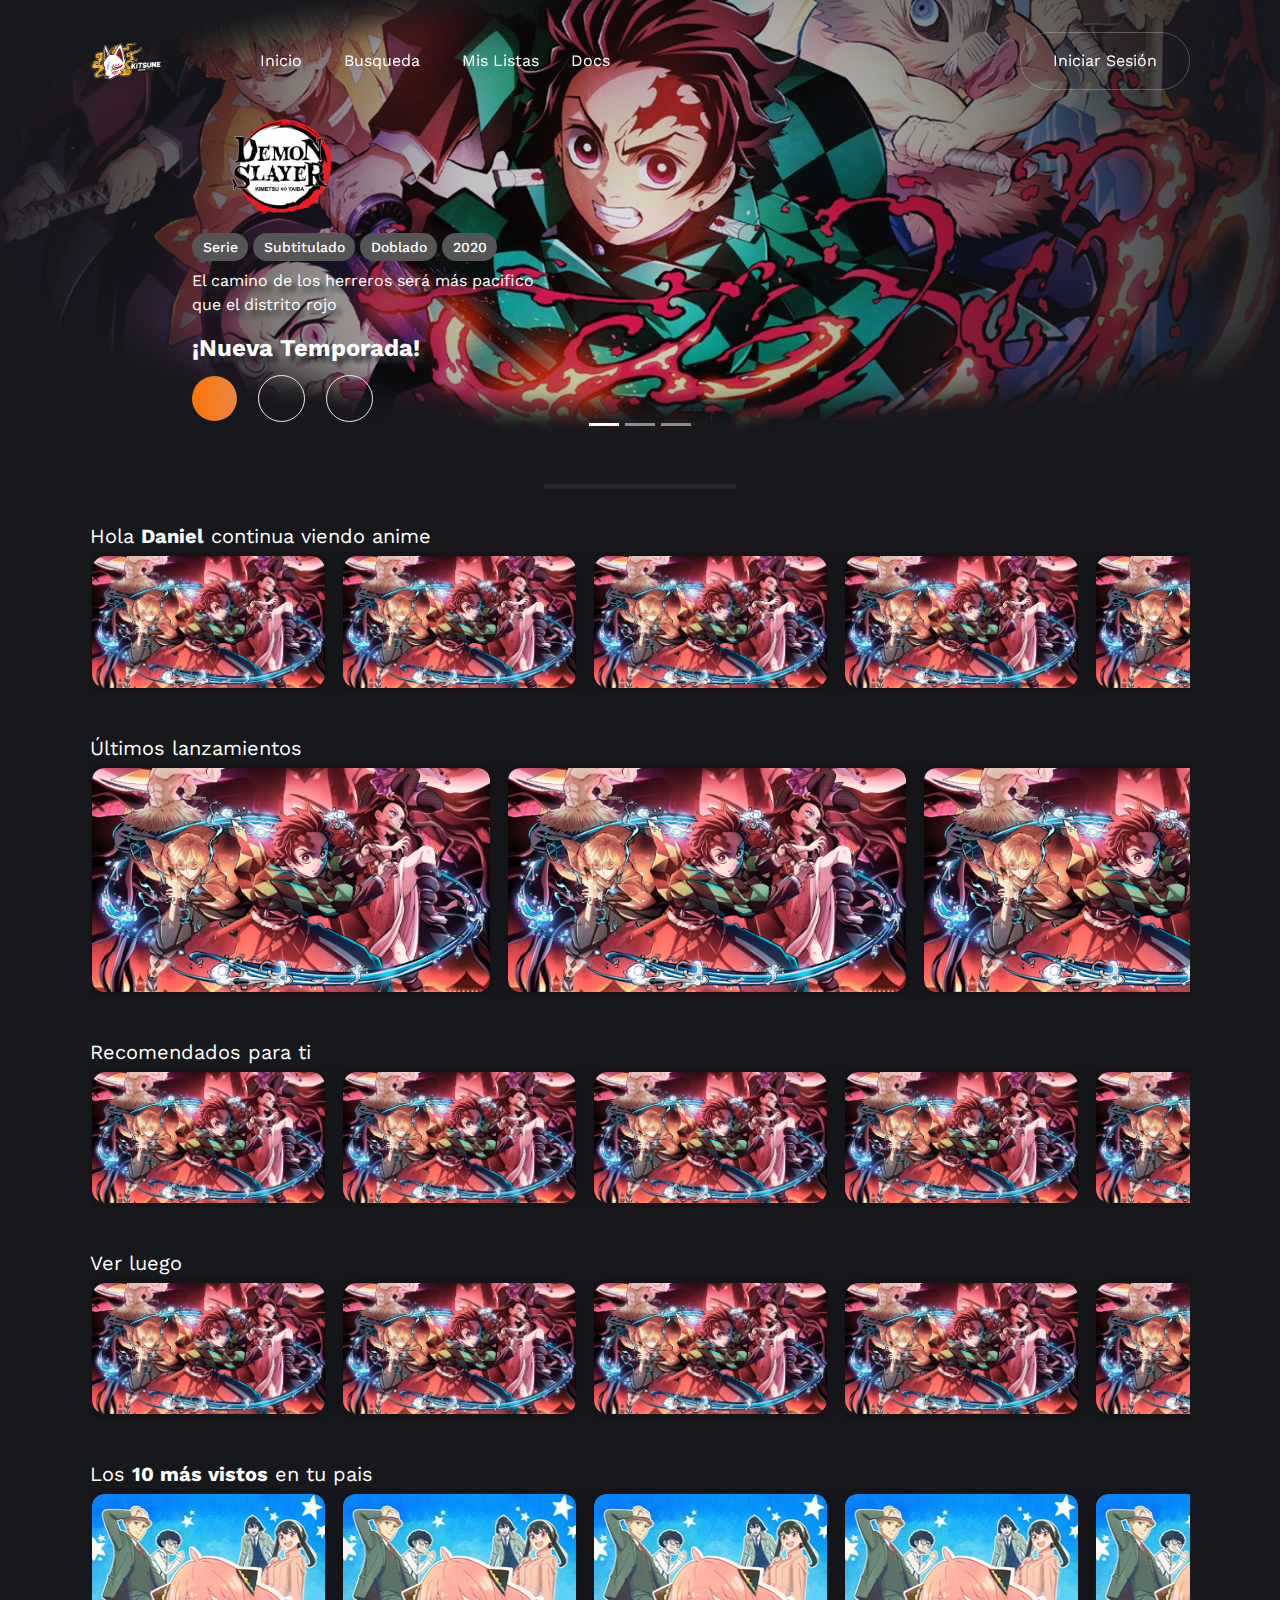
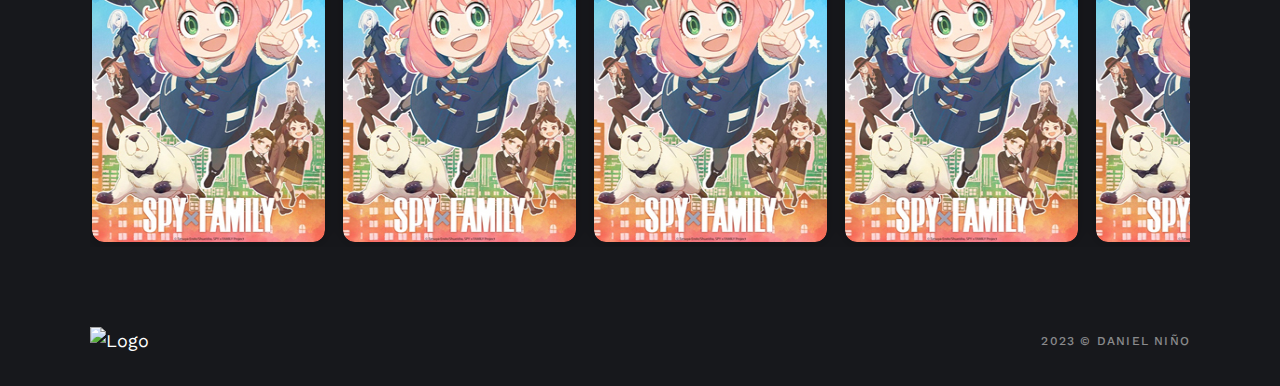
==== commit b9df5727: "19042023" ====
--- a/crunchy/Template/index.html
+++ b/crunchy/Template/index.html
@@ -126,38 +126,191 @@
 
 
     <article>
-      <section class="bg-black inverted overflow-hidden">
-        <div class="d-flex flex-column py-15 container level-3"> <!--min-vh-100-->
-          <div class="mt-5 vacio">
+      <section class="">
+       
+          <div id="carouselExampleFade" class="carousel slide carousel-fade d-none d-sm-block" data-bs-ride="carousel" data-bs-touch="false" > <!--data-bs-ride="carousel" data-bs-touch="false"-->
+            <div class="carousel-indicators">
+              <button type="button" data-bs-target="#carouselExampleFade" data-bs-slide-to="0" class="active" aria-current="true" aria-label="Slide 1"></button>
+              <button type="button" data-bs-target="#carouselExampleFade" data-bs-slide-to="1" aria-label="Slide 2"></button>
+              <button type="button" data-bs-target="#carouselExampleFade" data-bs-slide-to="2" aria-label="Slide 3"></button>
+            </div>
+            <div class="carousel-inner ">
+              <div class="carousel-item active" data-bs-interval="5000">
+                <img src="img/portada2.jpg" class="d-block w-100" alt="...">
+                <div class="carousel-caption ">
+                  <div class="w-20 mb-2 d-none d-md-block">
+                    <img class="img-fluid" src="img/logokimetsu.png" alt="">
+                  </div>
+                  <div class="mb-1 w-50 d-none d-xl-block">
+                    <span class="badge bg-secondary text-white rounded-pill detail-tag">
+                      <p class="fw-bold">Serie</p>
+                    </span>
+                    <span class="badge bg-secondary text-white rounded-pill  detail-tag">
+                      <p class="fw-bold">Subtitulado</p>
+                    </span>
+                    <span class="badge bg-secondary text-white rounded-pill  detail-tag">
+                      <p class="fw-bold">Doblado</p>
+                    </span>
+                    <span class="badge bg-secondary text-white rounded-pill  detail-tag">
+                      <p class="fw-bold">2020</p>
+                    </span>
+                  </div>
+                  <p class="w-40 carousel-description d-none d-xl-block">El camino de los herreros será más pacifico que el distrito rojo</p>
+                  <h5 class="fw-bolder carousel-description">¡Nueva Temporada!</h5>
+                    <button type="button" class="btn btn-sm btn-primary btn-icon rounded-circle btn-play"><i
+                      class="bi fa-solid fa-play bi" style="color: #17181C;"></i></button>
+                      <button type="button" class="btn btn-sm btn-outline-light btn-icon rounded-pill btn-play-trailer"><i class="fa-solid fa-circle-info"></i></button>
+                      <button type="button" class="btn btn-sm btn-outline-light btn-icon rounded-pill btn-play-list"><i
+                        class="fa-solid fa-list-ul"></i></button>
+                </div>                
+              </div>
+              <div class="carousel-item" data-bs-interval="5000">
+                <img src="img/portada3.jpg" class="d-block w-100 " alt="...">
+                <div class="carousel-caption ">
+                  <div class="w-20 mb-2 d-none d-md-block">
+                    <img class="img-fluid" src="img/logoattack.png" alt="">
+                  </div>
+                  <div class="mb-1 w-50 d-none d-xl-block">
+                    <span class="badge bg-secondary text-white rounded-pill detail-tag">
+                      <p class="fw-bold">Serie</p>
+                    </span>
+                    <span class="badge bg-secondary text-white rounded-pill  detail-tag">
+                      <p class="fw-bold">Subtitulado</p>
+                    </span>
+                    <span class="badge bg-secondary text-white rounded-pill  detail-tag">
+                      <p class="fw-bold">Doblado</p>
+                    </span>
+                    <span class="badge bg-secondary text-white rounded-pill  detail-tag">
+                      <p class="fw-bold">2020</p>
+                    </span>
+                  </div>
+                  <p class="w-40 carousel-description d-none d-xl-block">La humanidad esta al borde de la extinsión</p>
+                  <h5 class="fw-bolder carousel-description">Temporada Final!</h5>
+                    <button type="button" class="btn btn-sm btn-primary btn-icon rounded-circle btn-play"><i
+                      class="bi fa-solid fa-play bi" style="color: #17181C;"></i></button>
+                      <button type="button" class="btn btn-sm btn-outline-light btn-icon rounded-pill btn-play-trailer"><i class="fa-solid fa-circle-info"></i></button>
+                      <button type="button" class="btn btn-sm btn-outline-light btn-icon rounded-pill btn-play-list"><i
+                        class="fa-solid fa-list-ul"></i></button>
+                </div>  
+              </div>
+              <div class="carousel-item" data-bs-interval="5000">
+                <img src="img/portada4.jpg" class="d-block w-100 " alt="...">
+                <div class="carousel-caption ">
+                  <div class="w-20 mb-2 d-none d-md-block">
+                    <img class="img-fluid" src="img/logohero.png" alt="">
+                  </div>
+                  <div class="mb-1 w-50 d-none d-xl-block">
+                    <span class="badge bg-secondary text-white rounded-pill detail-tag">
+                      <p class="fw-bold">Serie</p>
+                    </span>
+                    <span class="badge bg-secondary text-white rounded-pill  detail-tag">
+                      <p class="fw-bold">Subtitulado</p>
+                    </span>
+                    <span class="badge bg-secondary text-white rounded-pill  detail-tag">
+                      <p class="fw-bold">Doblado</p>
+                    </span>
+                    <span class="badge bg-secondary text-white rounded-pill  detail-tag">
+                      <p class="fw-bold">2020</p>
+                    </span>
+                  </div>
+                  <p class="w-40 carousel-description d-none d-xl-block">Un Otaku se encuntra un libro que lo transporta a otro mundo, ahi se convertira en el heroe del Escudo </p>
+                  <h5 class="fw-bolder carousel-description">¡Ya disponible!</h5>
+                    <button type="button" class="btn btn-sm btn-primary btn-icon rounded-circle btn-play"><i
+                      class="bi fa-solid fa-play bi" style="color: #17181C;"></i></button>
+                      <button type="button" class="btn btn-sm btn-outline-light btn-icon rounded-pill btn-play-trailer"><i class="fa-solid fa-circle-info"></i></button>
+                      <button type="button" class="btn btn-sm btn-outline-light btn-icon rounded-pill btn-play-list"><i
+                        class="fa-solid fa-list-ul"></i></button>
+                </div>  
+              </div>
+            </div>
             
           </div>
-        </div>
-        <!-- <span style="background-image: url('img/portada2.jpg'); transform: translateY(0%);"
-          class="background d-none d-sm-block skrollable skrollable-between picbg"></span>
-        <span style="background-image: url('img/portada-movil.jpg'); transform: translateY(0%);"
-          class="background d-sm-none skrollable skrollable-between picbg"></span> -->
-
-          <div class="carousel background skrollable skrollable-between slider-principal picbg">
-            <div data-carousel='{"speed": 1800, "autoplay": true, "autoplayTimeout": 9000,
-            "mouseDrag": true, "gutter":10 , "loop": true, "items": 1, "nav": false, "mode":"gallery"}'>
-              <div>
-                <div class="equal-16-10 ">
-                  <img src="img/kimetsu-bg.webp" alt="">
-                </div>
-              </div>
-          
-              <div>
-                <figure class="equal-16-10" style="background-image: url('img/portada.jpg')">
-                </figure>
-              </div>
-          
-              <div>
-                <figure class="equal-16-10" style="background-image: url('img/portada.png')">
-                </figure>
-              </div>
-            </div>
-          </div>
+          <!--Carousel Movil-->
+          <div id="carouselExampleFade" class="carousel slide carousel-fade d-sm-none " data-bs-ride="carousel" > <!--data-bs-ride="carousel" data-bs-touch="false"-->
+            <div class="carousel-indicators">
+              <button type="button" data-bs-target="#carouselExampleFade" data-bs-slide-to="0" class="active" aria-current="true" aria-label="Slide 1"></button>
+              <button type="button" data-bs-target="#carouselExampleFade" data-bs-slide-to="1" aria-label="Slide 2"></button>
+              <button type="button" data-bs-target="#carouselExampleFade" data-bs-slide-to="2" aria-label="Slide 3"></button>
+            </div>
+            <div class="carousel-inner ">
+              <div class="carousel-item active" data-bs-interval="5000">
+                <img src="img/portadamovil1.jpg" class="d-block w-100" alt="...">
+                <div class="carousel-caption carousel-movil">
+                  
+                  
+                  <p class="w-40 carousel-description d-none d-xl-block">El camino de los herreros será más pacifico que el distrito rojo</p>
+                  <h5 class="fw-bolder carousel-description">¡Nueva Temporada!</h5>
+                    <button type="button" class="btn btn-sm btn-primary btn-icon rounded-circle btn-play"><i
+                      class="bi fa-solid fa-play bi" style="color: #17181C;"></i></button>
+                      <button type="button" class="btn btn-sm btn-outline-light btn-icon rounded-pill btn-play-trailer"><i class="fa-solid fa-circle-info"></i></button>
+                      <button type="button" class="btn btn-sm btn-outline-light btn-icon rounded-pill btn-play-list"><i
+                        class="fa-solid fa-list-ul"></i></button>
+                </div>                
+              </div>
+              <div class="carousel-item" data-bs-interval="5000">
+                <img src="img/portadamovil2.jpg" class="d-block w-100 " alt="...">
+                <div class="carousel-caption carousel-movil">
+                  <div class="w-20 mb-2 d-none d-md-block">
+                    <img class="img-fluid" src="img/logoattack.png" alt="">
+                  </div>
+                  <div class="mb-1 w-50 d-none d-xl-block">
+                    <span class="badge bg-secondary text-white rounded-pill detail-tag">
+                      <p class="fw-bold">Serie</p>
+                    </span>
+                    <span class="badge bg-secondary text-white rounded-pill  detail-tag">
+                      <p class="fw-bold">Subtitulado</p>
+                    </span>
+                    <span class="badge bg-secondary text-white rounded-pill  detail-tag">
+                      <p class="fw-bold">Doblado</p>
+                    </span>
+                    <span class="badge bg-secondary text-white rounded-pill  detail-tag">
+                      <p class="fw-bold">2020</p>
+                    </span>
+                  </div>
+                  <p class="w-40 carousel-description d-none d-xl-block">La humanidad esta al borde de la extinsión</p>
+                  <h5 class="fw-bolder carousel-description">Temporada Final!</h5>
+                    <button type="button" class="btn btn-sm btn-primary btn-icon rounded-circle btn-play"><i
+                      class="bi fa-solid fa-play bi" style="color: #17181C;"></i></button>
+                      <button type="button" class="btn btn-sm btn-outline-light btn-icon rounded-pill btn-play-trailer"><i class="fa-solid fa-circle-info"></i></button>
+                      <button type="button" class="btn btn-sm btn-outline-light btn-icon rounded-pill btn-play-list"><i
+                        class="fa-solid fa-list-ul"></i></button>
+                </div>  
+              </div>
+              <div class="carousel-item" data-bs-interval="5000">
+                <img src="img/portadamovil3.jpg" class="d-block w-100 " alt="...">
+                <div class="carousel-caption carousel-movil">
+                  <div class="w-20 mb-2 d-none d-md-block">
+                    <img class="img-fluid" src="img/logohero.png" alt="">
+                  </div>
+                  <div class="mb-1 w-50 d-none d-xl-block">
+                    <span class="badge bg-secondary text-white rounded-pill detail-tag">
+                      <p class="fw-bold">Serie</p>
+                    </span>
+                    <span class="badge bg-secondary text-white rounded-pill  detail-tag">
+                      <p class="fw-bold">Subtitulado</p>
+                    </span>
+                    <span class="badge bg-secondary text-white rounded-pill  detail-tag">
+                      <p class="fw-bold">Doblado</p>
+                    </span>
+                    <span class="badge bg-secondary text-white rounded-pill  detail-tag">
+                      <p class="fw-bold">2020</p>
+                    </span>
+                  </div>
+                  <p class="w-40 carousel-description d-none d-xl-block">Un Otaku se encuntra un libro que lo transporta a otro mundo, ahi se convertira en el heroe del Escudo </p>
+                  <h5 class="fw-bolder carousel-description">¡Ya disponible!</h5>
+                    <button type="button" class="btn btn-sm btn-primary btn-icon rounded-circle btn-play"><i
+                      class="bi fa-solid fa-play bi" style="color: #17181C;"></i></button>
+                      <button type="button" class="btn btn-sm btn-outline-light btn-icon rounded-pill btn-play-trailer"><i class="fa-solid fa-circle-info"></i></button>
+                      <button type="button" class="btn btn-sm btn-outline-light btn-icon rounded-pill btn-play-list"><i
+                        class="fa-solid fa-list-ul"></i></button>
+                </div>  
+              </div>
+            </div>
+            
+          </div>
+         
       </section>
+      
 
     </article>
 
@@ -168,14 +321,14 @@
    
 
 
-    <!----------------------------------SIMILARES---------------------------------------->
+    <!----------------------------------Seguir viendo---------------------------------------->
 
     <section class="container ">
 
       <div class="d-flex">
         <div>
 
-          <p class="text-white fw-normal fs-6"><strong>Más animes como este</strong></p>
+          <p class="text-white fw-normal fs-6">Hola <strong>Daniel</strong> continua viendo anime</p>
 
         </div>
 
@@ -365,7 +518,773 @@
 
     </section>
 
-
+    <!----------------------------------Ultimos Lanzamientos---------------------------------------->
+
+    <section class="container mt-5">
+
+      <div class="d-flex">
+        <div>
+
+          <p class="text-white fw-normal fs-6">Últimos lanzamientos</p>
+
+        </div>
+
+      </div>
+
+      <div class="carousel ">
+
+        <div
+          data-carousel='{"container": "#fixedWidth","fixedWidth": 400, "swipeAngle": false, "mouseDrag": true, "gutter": 16,"loop": false, "items":1, "nav": false, "responsive": {"0": {"items": 1}, "768": {"items": 1}, "992": {"items": 1}, "1200": {"items": 5}}}'>
+          <div>
+
+            <div class="card">
+              <h2>Kimetsu No Yaiba</h2>
+              <span class="type">Serie - Sub - Dob</span>
+              <span class="calificacion">5.0 *</span>
+              <div class="card-button">
+                  <a href="#"><i class="fa-solid fa-play"></i></a>
+                  <a href="#"><i class="fa-solid fa-plus-minus"></i></a>
+              </div>
+              <div class="pic">
+                <img src="img/kimetsu-bg.webp" alt="">
+              </div>
+          </div>
+            
+
+          </div>
+          <div>
+
+            <div class="card">
+              <h2>Kimetsu No Yaiba</h2>
+              <span class="type">Serie - Sub - Dob</span>
+              <span class="calificacion">5.0 *</span>
+              <div class="card-button">
+                  <a href="#"><i class="fa-solid fa-play"></i></a>
+                  <a href="#"><i class="fa-solid fa-plus-minus"></i></a>
+              </div>
+              <div class="pic">
+                <img src="img/kimetsu-bg.webp" alt="">
+              </div>
+          </div>
+
+          </div>
+          <div>
+
+            <div class="card">
+              <h2>Kimetsu No Yaiba</h2>
+              <span class="type">Serie - Sub - Dob</span>
+              <span class="calificacion">5.0 *</span>
+              <div class="card-button">
+                  <a href="#"><i class="fa-solid fa-play"></i></a>
+                  <a href="#"><i class="fa-solid fa-plus-minus"></i></a>
+              </div>
+              <div class="pic">
+                <img src="img/kimetsu-bg.webp" alt="">
+              </div>
+          </div>
+
+          </div>
+          <div>
+
+            <div class="card">
+              <h2>Kimetsu No Yaiba</h2>
+              <span class="type">Serie - Sub - Dob</span>
+              <span class="calificacion">5.0 *</span>
+              <div class="card-button">
+                  <a href="#"><i class="fa-solid fa-play"></i></a>
+                  <a href="#"><i class="fa-solid fa-plus-minus"></i></a>
+              </div>
+              <div class="pic">
+                <img src="img/kimetsu-bg.webp" alt="">
+              </div>
+          </div>
+
+          </div>
+          <div>
+
+            <div class="card">
+              <h2>Kimetsu No Yaiba</h2>
+              <span class="type">Serie - Sub - Dob</span>
+              <span class="calificacion">5.0 *</span>
+              <div class="card-button">
+                  <a href="#"><i class="fa-solid fa-play"></i></a>
+                  <a href="#"><i class="fa-solid fa-plus-minus"></i></a>
+              </div>
+              <div class="pic">
+                <img src="img/kimetsu-bg.webp" alt="">
+              </div>
+          </div>
+
+          </div>
+          <div>
+
+            <div class="card">
+              <h2>Kimetsu No Yaiba</h2>
+              <span class="type">Serie - Sub - Dob</span>
+              <span class="calificacion">5.0 *</span>
+              <div class="card-button">
+                  <a href="#"><i class="fa-solid fa-play"></i></a>
+                  <a href="#"><i class="fa-solid fa-plus-minus"></i></a>
+              </div>
+              <div class="pic">
+                <img src="img/kimetsu-bg.webp" alt="">
+              </div>
+          </div>
+
+          </div>
+          <div>
+
+            <div class="card">
+              <h2>Kimetsu No Yaiba</h2>
+              <span class="type">Serie - Sub - Dob</span>
+              <span class="calificacion">5.0 *</span>
+              <div class="card-button">
+                  <a href="#"><i class="fa-solid fa-play"></i></a>
+                  <a href="#"><i class="fa-solid fa-plus-minus"></i></a>
+              </div>
+              <div class="pic">
+                <img src="img/kimetsu-bg.webp" alt="">
+              </div>
+          </div>
+
+          </div>
+          <div>
+
+            <div class="card">
+              <h2>Kimetsu No Yaiba</h2>
+              <span class="type">Serie - Sub - Dob</span>
+              <span class="calificacion">5.0 *</span>
+              <div class="card-button">
+                  <a href="#"><i class="fa-solid fa-play"></i></a>
+                  <a href="#"><i class="fa-solid fa-plus-minus"></i></a>
+              </div>
+              <div class="pic">
+                <img src="img/kimetsu-bg.webp" alt="">
+              </div>
+          </div>
+
+          </div>
+          <div>
+
+            <div class="card">
+              <h2>Kimetsu No Yaiba</h2>
+              <span class="type">Serie - Sub - Dob</span>
+              <span class="calificacion">5.0 *</span>
+              <div class="card-button">
+                  <a href="#"><i class="fa-solid fa-play"></i></a>
+                  <a href="#"><i class="fa-solid fa-plus-minus"></i></a>
+              </div>
+              <div class="pic">
+                <img src="img/kimetsu-bg.webp" alt="">
+              </div>
+          </div>
+
+          </div>
+          <div>
+
+            <div class="card">
+              <h2>Kimetsu No Yaiba</h2>
+              <span class="type">Serie - Sub - Dob</span>
+              <span class="calificacion">5.0 *</span>
+              <div class="card-button">
+                  <a href="#"><i class="fa-solid fa-play"></i></a>
+                  <a href="#"><i class="fa-solid fa-plus-minus"></i></a>
+              </div>
+              <div class="pic">
+                <img src="img/kimetsu-bg.webp" alt="">
+              </div>
+          </div>
+          </div>
+
+
+        </div>
+      </div>
+
+
+
+
+    </section>
+
+    <!----------------------------------Recomendados para ti---------------------------------------->
+
+    <section class="container mt-5">
+
+      <div class="d-flex">
+        <div>
+
+          <p class="text-white fw-normal fs-6">Recomendados para ti</p>
+
+        </div>
+
+      </div>
+
+      <div class="carousel ">
+
+        <div
+          data-carousel='{"container": "#fixedWidth","fixedWidth": 235, "swipeAngle": false, "mouseDrag": true, "gutter": 16,"loop": false, "items":1, "nav": false, "responsive": {"0": {"items": 2}, "768": {"items": 3}, "992": {"items": 4}, "1200": {"items": 5}}}'>
+          <div>
+
+            <div class="card-min">
+
+              <h2>Kimetsu No Yaiba</h2>
+              <span class="type">Serie - Sub - Dob</span>
+              <span class="calificacion">5.0 *</span>
+              <div class="card-min-button">
+                <a href="#"><i class="fa-solid fa-play"></i></a>
+                <a href="#"><i class="fa-solid fa-plus-minus"></i></a>
+              </div>
+              <div class="pic">
+                <img src="img/kimetsu-bg.webp" alt="">
+              </div>
+            </div>
+
+          </div>
+          <div>
+
+            <div class="card-min">
+
+              <h2>Kimetsu No Yaiba</h2>
+              <span class="type">Serie - Sub - Dob</span>
+              <span class="calificacion">5.0 *</span>
+              <div class="card-min-button">
+                <a href="#"><i class="fa-solid fa-play"></i></a>
+                <a href="#"><i class="fa-solid fa-plus-minus"></i></a>
+              </div>
+              <div class="pic">
+                <img src="img/kimetsu-bg.webp" alt="">
+              </div>
+            </div>
+
+          </div>
+          <div>
+
+            <div class="card-min">
+
+              <h2>Kimetsu No Yaiba</h2>
+              <span class="type">Serie - Sub - Dob</span>
+              <span class="calificacion">5.0 *</span>
+              <div class="card-min-button">
+                <a href="#"><i class="fa-solid fa-play"></i></a>
+                <a href="#"><i class="fa-solid fa-plus-minus"></i></a>
+              </div>
+              <div class="pic">
+                <img src="img/kimetsu-bg.webp" alt="">
+              </div>
+            </div>
+
+          </div>
+          <div>
+
+            <div class="card-min">
+
+              <h2>Kimetsu No Yaiba</h2>
+              <span class="type">Serie - Sub - Dob</span>
+              <span class="calificacion">5.0 *</span>
+              <div class="card-min-button">
+                <a href="#"><i class="fa-solid fa-play"></i></a>
+                <a href="#"><i class="fa-solid fa-plus-minus"></i></a>
+              </div>
+              <div class="pic">
+                <img src="img/kimetsu-bg.webp" alt="">
+              </div>
+            </div>
+
+          </div>
+          <div>
+
+            <div class="card-min">
+
+              <h2>Kimetsu No Yaiba</h2>
+              <span class="type">Serie - Sub - Dob</span>
+              <span class="calificacion">5.0 *</span>
+              <div class="card-min-button">
+                <a href="#"><i class="fa-solid fa-play"></i></a>
+                <a href="#"><i class="fa-solid fa-plus-minus"></i></a>
+              </div>
+              <div class="pic">
+                <img src="img/kimetsu-bg.webp" alt="">
+              </div>
+            </div>
+
+          </div>
+          <div>
+
+            <div class="card-min">
+
+              <h2>Kimetsu No Yaiba</h2>
+              <span class="type">Serie - Sub - Dob</span>
+              <span class="calificacion">5.0 *</span>
+              <div class="card-min-button">
+                <a href="#"><i class="fa-solid fa-play"></i></a>
+                <a href="#"><i class="fa-solid fa-plus-minus"></i></a>
+              </div>
+              <div class="pic">
+                <img src="img/kimetsu-bg.webp" alt="">
+              </div>
+            </div>
+
+          </div>
+          <div>
+
+            <div class="card-min">
+
+              <h2>Kimetsu No Yaiba</h2>
+              <span class="type">Serie - Sub - Dob</span>
+              <span class="calificacion">5.0 *</span>
+              <div class="card-min-button">
+                <a href="#"><i class="fa-solid fa-play"></i></a>
+                <a href="#"><i class="fa-solid fa-plus-minus"></i></a>
+              </div>
+              <div class="pic">
+                <img src="img/kimetsu-bg.webp" alt="">
+              </div>
+            </div>
+
+          </div>
+          <div>
+
+            <div class="card-min">
+
+              <h2>Kimetsu No Yaiba</h2>
+              <span class="type">Serie - Sub - Dob</span>
+              <span class="calificacion">5.0 *</span>
+              <div class="card-min-button">
+                <a href="#"><i class="fa-solid fa-play"></i></a>
+                <a href="#"><i class="fa-solid fa-plus-minus"></i></a>
+              </div>
+              <div class="pic">
+                <img src="img/kimetsu-bg.webp" alt="">
+              </div>
+            </div>
+
+          </div>
+          <div>
+
+            <div class="card-min">
+
+              <h2>Kimetsu No Yaiba</h2>
+              <span class="type">Serie - Sub - Dob</span>
+              <span class="calificacion">5.0 *</span>
+              <div class="card-min-button">
+                <a href="#"><i class="fa-solid fa-play"></i></a>
+                <a href="#"><i class="fa-solid fa-plus-minus"></i></a>
+              </div>
+              <div class="pic">
+                <img src="img/kimetsu-bg.webp" alt="">
+              </div>
+            </div>
+
+          </div>
+          <div>
+
+            <div class="card-min">
+
+              <h2>Kimetsu No Yaiba</h2>
+              <span class="type">Serie - Sub - Dob</span>
+              <span class="calificacion">5.0 *</span>
+              <div class="card-min-button">
+                <a href="#"><i class="fa-solid fa-play"></i></a>
+                <a href="#"><i class="fa-solid fa-plus-minus"></i></a>
+              </div>
+              <div class="pic">
+                <img src="img/kimetsu-bg.webp" alt="">
+              </div>
+            </div>
+
+          </div>
+
+
+        </div>
+      </div>
+
+
+
+
+    </section>
+
+    <!----------------------------------Ver Luego---------------------------------------->
+
+    <section class="container mt-5">
+
+      <div class="d-flex">
+        <div>
+
+          <p class="text-white fw-normal fs-6">Ver luego</p>
+
+        </div>
+
+      </div>
+
+      <div class="carousel ">
+
+        <div
+          data-carousel='{"container": "#fixedWidth","fixedWidth": 235, "swipeAngle": false, "mouseDrag": true, "gutter": 16,"loop": false, "items":1, "nav": false, "responsive": {"0": {"items": 2}, "768": {"items": 3}, "992": {"items": 4}, "1200": {"items": 5}}}'>
+          <div>
+
+            <div class="card-min">
+
+              <h2>Kimetsu No Yaiba</h2>
+              <span class="type">Serie - Sub - Dob</span>
+              <span class="calificacion">5.0 *</span>
+              <div class="card-min-button">
+                <a href="#"><i class="fa-solid fa-play"></i></a>
+                <a href="#"><i class="fa-solid fa-plus-minus"></i></a>
+              </div>
+              <div class="pic">
+                <img src="img/kimetsu-bg.webp" alt="">
+              </div>
+            </div>
+
+          </div>
+          <div>
+
+            <div class="card-min">
+
+              <h2>Kimetsu No Yaiba</h2>
+              <span class="type">Serie - Sub - Dob</span>
+              <span class="calificacion">5.0 *</span>
+              <div class="card-min-button">
+                <a href="#"><i class="fa-solid fa-play"></i></a>
+                <a href="#"><i class="fa-solid fa-plus-minus"></i></a>
+              </div>
+              <div class="pic">
+                <img src="img/kimetsu-bg.webp" alt="">
+              </div>
+            </div>
+
+          </div>
+          <div>
+
+            <div class="card-min">
+
+              <h2>Kimetsu No Yaiba</h2>
+              <span class="type">Serie - Sub - Dob</span>
+              <span class="calificacion">5.0 *</span>
+              <div class="card-min-button">
+                <a href="#"><i class="fa-solid fa-play"></i></a>
+                <a href="#"><i class="fa-solid fa-plus-minus"></i></a>
+              </div>
+              <div class="pic">
+                <img src="img/kimetsu-bg.webp" alt="">
+              </div>
+            </div>
+
+          </div>
+          <div>
+
+            <div class="card-min">
+
+              <h2>Kimetsu No Yaiba</h2>
+              <span class="type">Serie - Sub - Dob</span>
+              <span class="calificacion">5.0 *</span>
+              <div class="card-min-button">
+                <a href="#"><i class="fa-solid fa-play"></i></a>
+                <a href="#"><i class="fa-solid fa-plus-minus"></i></a>
+              </div>
+              <div class="pic">
+                <img src="img/kimetsu-bg.webp" alt="">
+              </div>
+            </div>
+
+          </div>
+          <div>
+
+            <div class="card-min">
+
+              <h2>Kimetsu No Yaiba</h2>
+              <span class="type">Serie - Sub - Dob</span>
+              <span class="calificacion">5.0 *</span>
+              <div class="card-min-button">
+                <a href="#"><i class="fa-solid fa-play"></i></a>
+                <a href="#"><i class="fa-solid fa-plus-minus"></i></a>
+              </div>
+              <div class="pic">
+                <img src="img/kimetsu-bg.webp" alt="">
+              </div>
+            </div>
+
+          </div>
+          <div>
+
+            <div class="card-min">
+
+              <h2>Kimetsu No Yaiba</h2>
+              <span class="type">Serie - Sub - Dob</span>
+              <span class="calificacion">5.0 *</span>
+              <div class="card-min-button">
+                <a href="#"><i class="fa-solid fa-play"></i></a>
+                <a href="#"><i class="fa-solid fa-plus-minus"></i></a>
+              </div>
+              <div class="pic">
+                <img src="img/kimetsu-bg.webp" alt="">
+              </div>
+            </div>
+
+          </div>
+          <div>
+
+            <div class="card-min">
+
+              <h2>Kimetsu No Yaiba</h2>
+              <span class="type">Serie - Sub - Dob</span>
+              <span class="calificacion">5.0 *</span>
+              <div class="card-min-button">
+                <a href="#"><i class="fa-solid fa-play"></i></a>
+                <a href="#"><i class="fa-solid fa-plus-minus"></i></a>
+              </div>
+              <div class="pic">
+                <img src="img/kimetsu-bg.webp" alt="">
+              </div>
+            </div>
+
+          </div>
+          <div>
+
+            <div class="card-min">
+
+              <h2>Kimetsu No Yaiba</h2>
+              <span class="type">Serie - Sub - Dob</span>
+              <span class="calificacion">5.0 *</span>
+              <div class="card-min-button">
+                <a href="#"><i class="fa-solid fa-play"></i></a>
+                <a href="#"><i class="fa-solid fa-plus-minus"></i></a>
+              </div>
+              <div class="pic">
+                <img src="img/kimetsu-bg.webp" alt="">
+              </div>
+            </div>
+
+          </div>
+          <div>
+
+            <div class="card-min">
+
+              <h2>Kimetsu No Yaiba</h2>
+              <span class="type">Serie - Sub - Dob</span>
+              <span class="calificacion">5.0 *</span>
+              <div class="card-min-button">
+                <a href="#"><i class="fa-solid fa-play"></i></a>
+                <a href="#"><i class="fa-solid fa-plus-minus"></i></a>
+              </div>
+              <div class="pic">
+                <img src="img/kimetsu-bg.webp" alt="">
+              </div>
+            </div>
+
+          </div>
+          <div>
+
+            <div class="card-min">
+
+              <h2>Kimetsu No Yaiba</h2>
+              <span class="type">Serie - Sub - Dob</span>
+              <span class="calificacion">5.0 *</span>
+              <div class="card-min-button">
+                <a href="#"><i class="fa-solid fa-play"></i></a>
+                <a href="#"><i class="fa-solid fa-plus-minus"></i></a>
+              </div>
+              <div class="pic">
+                <img src="img/kimetsu-bg.webp" alt="">
+              </div>
+            </div>
+
+          </div>
+
+
+        </div>
+      </div>
+
+
+
+
+    </section>
+
+     <!----------------------------------10 mas visto en tu pais---------------------------------------->
+
+     <section class="container mt-5">
+
+      <div class="d-flex">
+        <div>
+
+          <p class="text-white fw-normal fs-6">Los <strong>10 más vistos</strong> en tu pais</p>
+
+        </div>
+
+      </div>
+
+      <div class="carousel ">
+
+        <div
+          data-carousel='{"container": "#fixedWidth","fixedWidth": 235, "swipeAngle": false, "mouseDrag": true, "gutter": 16,"loop": false, "items":1, "nav": false, "responsive": {"0": {"items": 2}, "768": {"items": 3}, "992": {"items": 4}, "1200": {"items": 5}}}'>
+          <div>
+
+            <div class="card-lg">
+              <h2>SPY X FAM</h2>
+              <span class="type">Serie - Sub - Dob</span>
+              <span class="calificacion">5.0 <i class="fa-solid fa-star" style="color: #e5cc2a;"></i></span>
+              <div class="card-lg-button">
+                  <a href="#"><i class="fa-solid fa-play"></i></a>
+                  <a href="#"><i class="fa-solid fa-plus-minus"></i></a>
+              </div>
+              <div class="pic">
+                <img src="img/spyxfam.jpg" alt="">
+              </div>
+          </div>
+
+          </div>
+          <div>
+
+            <div class="card-lg">
+              <h2>SPY X FAM</h2>
+              <span class="type">Serie - Sub - Dob</span>
+              <span class="calificacion">5.0 <i class="fa-solid fa-star" style="color: #e5cc2a;"></i></span>
+              <div class="card-lg-button">
+                  <a href="#"><i class="fa-solid fa-play"></i></a>
+                  <a href="#"><i class="fa-solid fa-plus-minus"></i></a>
+              </div>
+              <div class="pic">
+                <img src="img/spyxfam.jpg" alt="">
+              </div>
+          </div>
+
+          </div>
+          <div>
+
+            <div class="card-lg">
+              <h2>SPY X FAM</h2>
+              <span class="type">Serie - Sub - Dob</span>
+              <span class="calificacion">5.0 <i class="fa-solid fa-star" style="color: #e5cc2a;"></i></span>
+              <div class="card-lg-button">
+                  <a href="#"><i class="fa-solid fa-play"></i></a>
+                  <a href="#"><i class="fa-solid fa-plus-minus"></i></a>
+              </div>
+              <div class="pic">
+                <img src="img/spyxfam.jpg" alt="">
+              </div>
+          </div>
+
+          </div>
+          <div>
+
+            <div class="card-lg">
+              <h2>SPY X FAM</h2>
+              <span class="type">Serie - Sub - Dob</span>
+              <span class="calificacion">5.0 <i class="fa-solid fa-star" style="color: #e5cc2a;"></i></span>
+              <div class="card-lg-button">
+                  <a href="#"><i class="fa-solid fa-play"></i></a>
+                  <a href="#"><i class="fa-solid fa-plus-minus"></i></a>
+              </div>
+              <div class="pic">
+                <img src="img/spyxfam.jpg" alt="">
+              </div>
+          </div>
+
+          </div>
+          <div>
+
+            <div class="card-lg">
+              <h2>SPY X FAM</h2>
+              <span class="type">Serie - Sub - Dob</span>
+              <span class="calificacion">5.0 <i class="fa-solid fa-star" style="color: #e5cc2a;"></i></span>
+              <div class="card-lg-button">
+                  <a href="#"><i class="fa-solid fa-play"></i></a>
+                  <a href="#"><i class="fa-solid fa-plus-minus"></i></a>
+              </div>
+              <div class="pic">
+                <img src="img/spyxfam.jpg" alt="">
+              </div>
+          </div>
+
+          </div>
+          <div>
+
+            <div class="card-lg">
+              <h2>SPY X FAM</h2>
+              <span class="type">Serie - Sub - Dob</span>
+              <span class="calificacion">5.0 <i class="fa-solid fa-star" style="color: #e5cc2a;"></i></span>
+              <div class="card-lg-button">
+                  <a href="#"><i class="fa-solid fa-play"></i></a>
+                  <a href="#"><i class="fa-solid fa-plus-minus"></i></a>
+              </div>
+              <div class="pic">
+                <img src="img/spyxfam.jpg" alt="">
+              </div>
+          </div>
+
+          </div>
+          <div>
+
+            <div class="card-lg">
+              <h2>SPY X FAM</h2>
+              <span class="type">Serie - Sub - Dob</span>
+              <span class="calificacion">5.0 <i class="fa-solid fa-star" style="color: #e5cc2a;"></i></span>
+              <div class="card-lg-button">
+                  <a href="#"><i class="fa-solid fa-play"></i></a>
+                  <a href="#"><i class="fa-solid fa-plus-minus"></i></a>
+              </div>
+              <div class="pic">
+                <img src="img/spyxfam.jpg" alt="">
+              </div>
+          </div>
+
+          </div>
+          <div>
+
+            <div class="card-lg">
+              <h2>SPY X FAM</h2>
+              <span class="type">Serie - Sub - Dob</span>
+              <span class="calificacion">5.0 <i class="fa-solid fa-star" style="color: #e5cc2a;"></i></span>
+              <div class="card-lg-button">
+                  <a href="#"><i class="fa-solid fa-play"></i></a>
+                  <a href="#"><i class="fa-solid fa-plus-minus"></i></a>
+              </div>
+              <div class="pic">
+                <img src="img/spyxfam.jpg" alt="">
+              </div>
+          </div>
+
+          </div>
+          <div>
+
+            <div class="card-lg">
+              <h2>SPY X FAM</h2>
+              <span class="type">Serie - Sub - Dob</span>
+              <span class="calificacion">5.0 <i class="fa-solid fa-star" style="color: #e5cc2a;"></i></span>
+              <div class="card-lg-button">
+                  <a href="#"><i class="fa-solid fa-play"></i></a>
+                  <a href="#"><i class="fa-solid fa-plus-minus"></i></a>
+              </div>
+              <div class="pic">
+                <img src="img/spyxfam.jpg" alt="">
+              </div>
+          </div>
+
+          </div>
+          <div>
+
+            <div class="card-lg">
+              <h2>SPY X FAM</h2>
+              <span class="type">Serie - Sub - Dob</span>
+              <span class="calificacion">5.0 <i class="fa-solid fa-star" style="color: #e5cc2a;"></i></span>
+              <div class="card-lg-button">
+                  <a href="#"><i class="fa-solid fa-play"></i></a>
+                  <a href="#"><i class="fa-solid fa-plus-minus"></i></a>
+              </div>
+              <div class="pic">
+                <img src="img/spyxfam.jpg" alt="">
+              </div>
+          </div>
+
+          </div>
+
+
+        </div>
+      </div>
+
+
+
+
+    </section>
 
 
 
--- a/crunchy/Template/css/style.css
+++ b/crunchy/Template/css/style.css
@@ -15,7 +15,7 @@
     right: 0;
     top: 0;
    
-    background-image: radial-gradient(farthest-side at 75% 30%, transparent, rgb(23, 24, 28));
+    background-image: radial-gradient(farthest-side at 70% 30%, transparent, rgb(23, 24, 28));
 
 }
 .fa-house{
@@ -352,15 +352,264 @@
 
 /* ----------------------------- CARD MINI TERMINA---------------------------------------- */
 
+/* ----------------------------- CARD  EMPIEZA---------------------------------------- */
+@media screen and (max-width: 480px) {
+    .card{
+      width: 21rem !important;
+    }
+  }
+.card{
+    width: auto;
+    height: auto;
+    border-radius: 12px;
+    position: relative;
+    box-shadow: 0 0 15px rgba(0,0,0,0.3);
+    overflow: hidden;
+    margin-top: 5px;
+    margin-left: 2px;
+    margin-bottom: 5px;
+    transition: .1s ease;
+    user-select: none;
+   
+}
+.card h2{
+    z-index: 99;
+    position: absolute;
+    top: 12px;
+    left: 15px;
+    color: #fff;
+    font-size: 16px;
+    font-weight: 700;
+    opacity: 0;
+    pointer-events: none;
+    transition: .2s ease;
+    text-shadow: 6px 2px 3px rgba(0,0,0,0.6);
+    
+}
+.card .type{
+    z-index: 99;
+    position: absolute;
+    top: 32px;
+    left: 15px;
+    color: #ffffff;
+    opacity: 0;
+    font-size: 12px;
+    font-weight: 300;
+    pointer-events: none;
+    text-shadow: 6px 2px 3px rgba(0,0,0,0.6);
+    transition: .2s ease;
+}
+.card .calificacion{
+    z-index: 99;
+    position: absolute;
+    bottom: 10px;
+    left: 15px;
+    color: #ffffff;
+    opacity: 0;
+    font-size: 15px;
+    font-weight: 400;
+    pointer-events: none;
+    text-shadow: 6px 2px 3px rgba(0,0,0,0.6);
+    transition: .3s ease;
+}
+
+.card .card-button{
+    z-index:99;
+    position: absolute;
+    bottom: 10px;
+    right: 20px;
+    color: #ffffff;
+    opacity: 0;
+    transition: .3s ease;
+    
+}
+
+.card .card-button a i{
+    text-decoration: none;
+    color: #ffffff;
+}
+
+.card .card-button i{
+   z-index: 99;
+    margin-left: 8px;
+}
+
+.card .pic img{
+    z-index: 100;
+    width: auto;
+    height: auto;
+   background:url('img/kimetsu-bg.webp') center / cover;
+   border-radius: 12px;
+   transition: .3s ease;
+}
+
+.card:hover{
+    outline: 2px solid #FFFFFF;
+outline-offset: 0px;
+    
+}
+
+.card:hover h2{
+    opacity: 1;
+}
+
+.card:hover .type{
+    opacity: 1;
+}
+.card:hover .calificacion{
+    opacity: 1;
+}
+.card:hover .card-button{
+    opacity: 1;
+}
+
+
+.card:hover .pic{
+    opacity: 0.3;
+    filter: brightness(0.6);
+}
+
+/* ----------------------------- CARD  TERMINA---------------------------------------- */
+
+/* ----------------------------- CARD LARGO EMPIEZA---------------------------------------- */
+
+.card-lg{
+    width: auto;
+    height: 348px;
+    border-radius: 12px;
+    position: relative;
+    box-shadow: 0 0 15px rgba(0,0,0,0.3);
+    overflow: hidden;
+    margin-top: 5px;
+    margin-left: 2px;
+    margin-bottom: 5px;
+    transition: .1s ease;
+    user-select: none;
+}
+
+
+.card-lg h2{
+    z-index: 99;
+    position: absolute;
+    top: 12px; 
+    left: 15px;
+    color: #fff;
+    font-size: 16px;
+    font-weight: 700;
+    opacity: 0;
+    pointer-events: none;
+    transition: .2s ease;
+    text-shadow: 6px 2px 3px rgba(0,0,0,0.6);
+    
+}
+.card-lg .type{
+    z-index: 99;
+    position: absolute;
+    top: 32px;
+    left: 15px;
+    color: #ffffff;
+    opacity: 0;
+    font-size: 12px;
+    font-weight: 300;
+    pointer-events: none;
+    text-shadow: 6px 2px 3px rgba(0,0,0,0.6);
+    transition: .2s ease;
+}
+.card-lg .calificacion{
+    z-index: 99;
+    position: absolute;
+    bottom: 10px;
+    left: 15px;
+    color: #ffffff;
+    opacity: 0;
+    font-size: 15px;
+    font-weight: 400;
+    pointer-events: none;
+    text-shadow: 6px 2px 3px rgba(0,0,0,0.6);
+    transition: .3s ease;
+}
+
+.card-lg .card-lg-button{
+    z-index:99;
+    position: absolute;
+    bottom: 10px;
+    right: 20px;
+    color: #ffffff;
+    opacity: 0;
+    transition: .3s ease;
+}
+
+.card-lg .card-lg-button a i{
+    text-decoration: none;
+    color: #ffffff;
+}
+
+.card-lg .card-lg-button i{
+   z-index: 99;
+    margin-left: 8px;
+}
+
+.card-lg .pic img{
+    z-index: 100;
+    width: 250px;
+    height: 348px;
+   background:url('img/kimetsu-bg.webp') center / cover;
+   border-radius: 12px;
+   transition: .3s ease;
+   
+}
+
+.card-lg:hover h2{
+    opacity: 1;
+}
+
+.card-lg:hover .type{
+    opacity: 1;
+}
+.card-lg:hover .calificacion{
+    opacity: 1;
+}
+.card-lg:hover .card-lg-button{
+    opacity: 1;
+}
+
+
+.card-lg:hover .pic{
+    opacity: 0.3;
+    filter: brightness(0.6);
+}
+
+
+.card-lg:hover{
+    outline: 2px solid #FFFFFF;
+outline-offset: 0px;
+    
+}
+
+
+
+/* ----------------------------- CARD LARGO TERMINA---------------------------------------- */
+
+
 .slider-principal .tns-outer button{
     opacity: 0;
     display: none;
 }
 
-#tns1 > .tns-item{
+/* #tns1 > .tns-item{
     padding-right: 0 !important;
-}
-.vacio{
-    height: 250px;
-}
-
+} */
+
+.carousel-caption {
+    top: 6rem !important;
+    text-align:left !important;
+}
+.carousel-description{
+    text-shadow: 5px 6px 4px #2d2f34;
+}
+.carousel-item{
+    transition: transform 6s ease;
+}
+.carousel-movil{
+    top: 9rem !important;
+}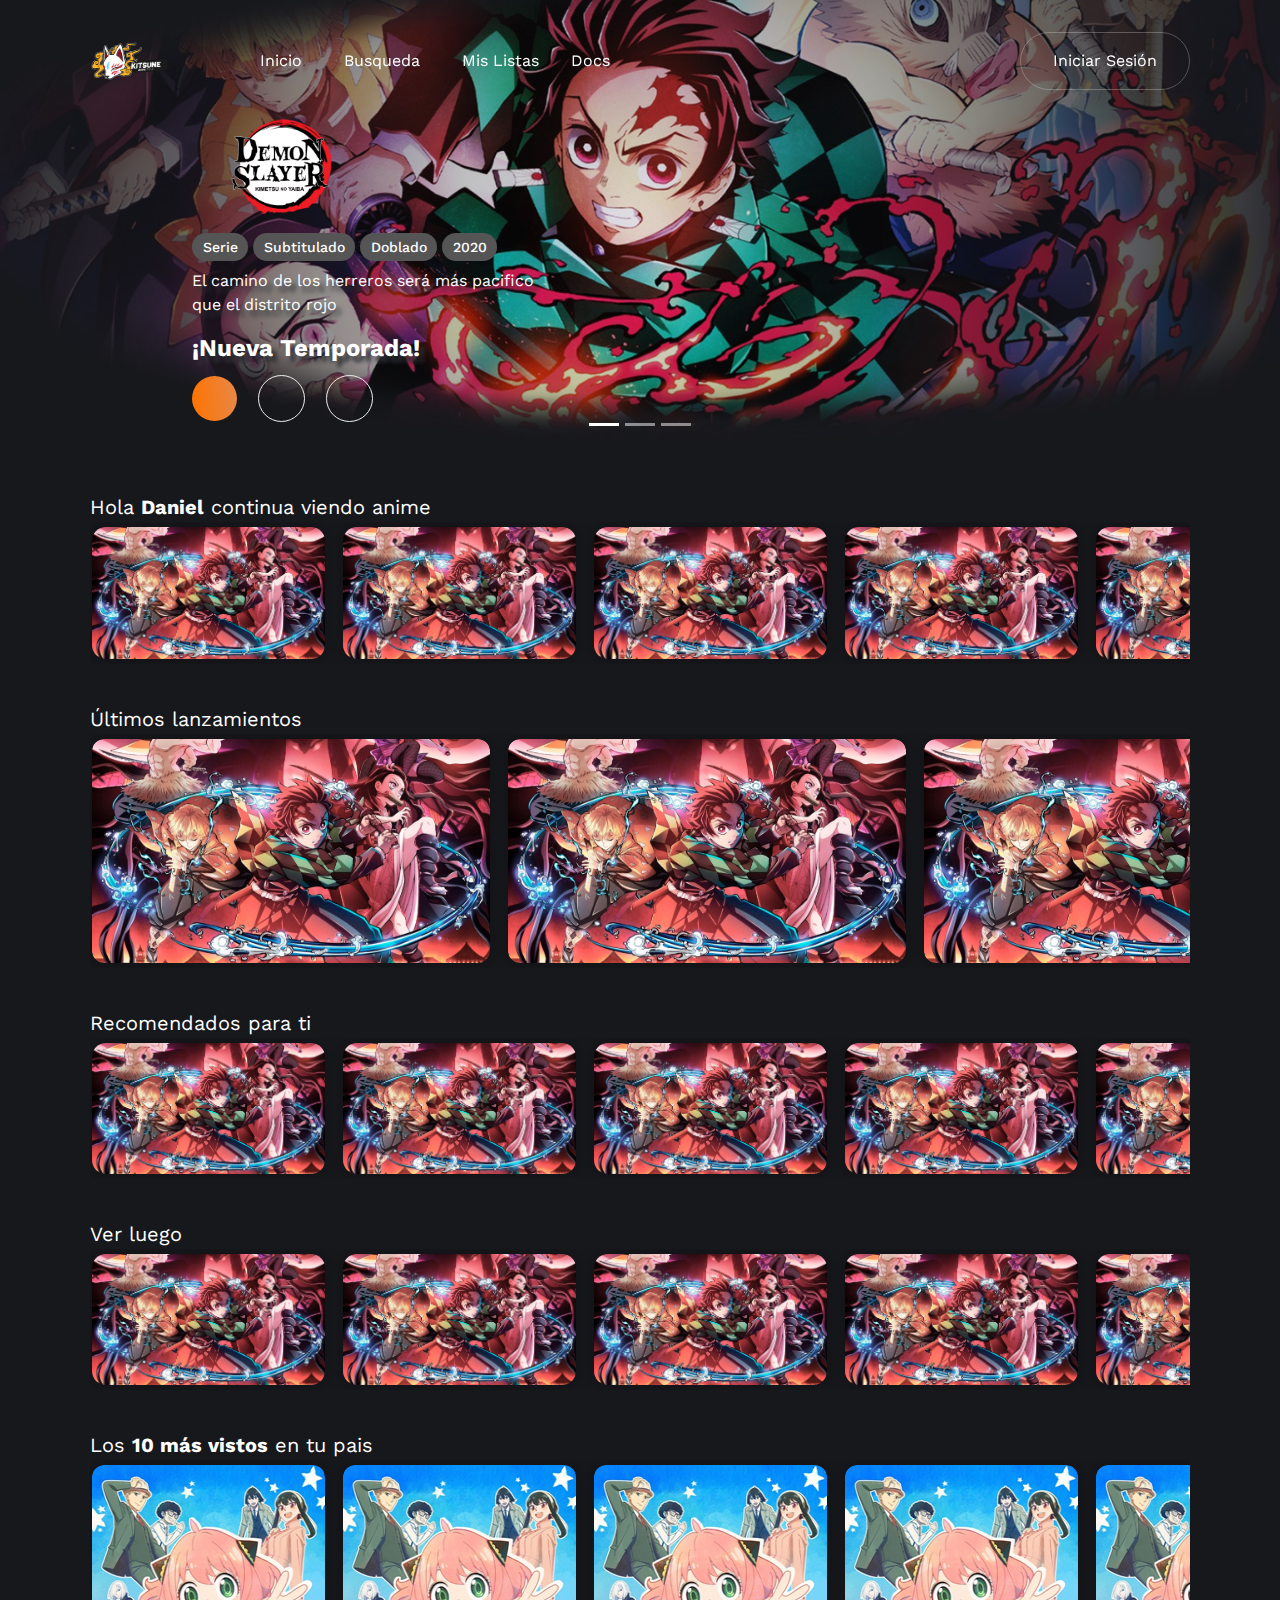
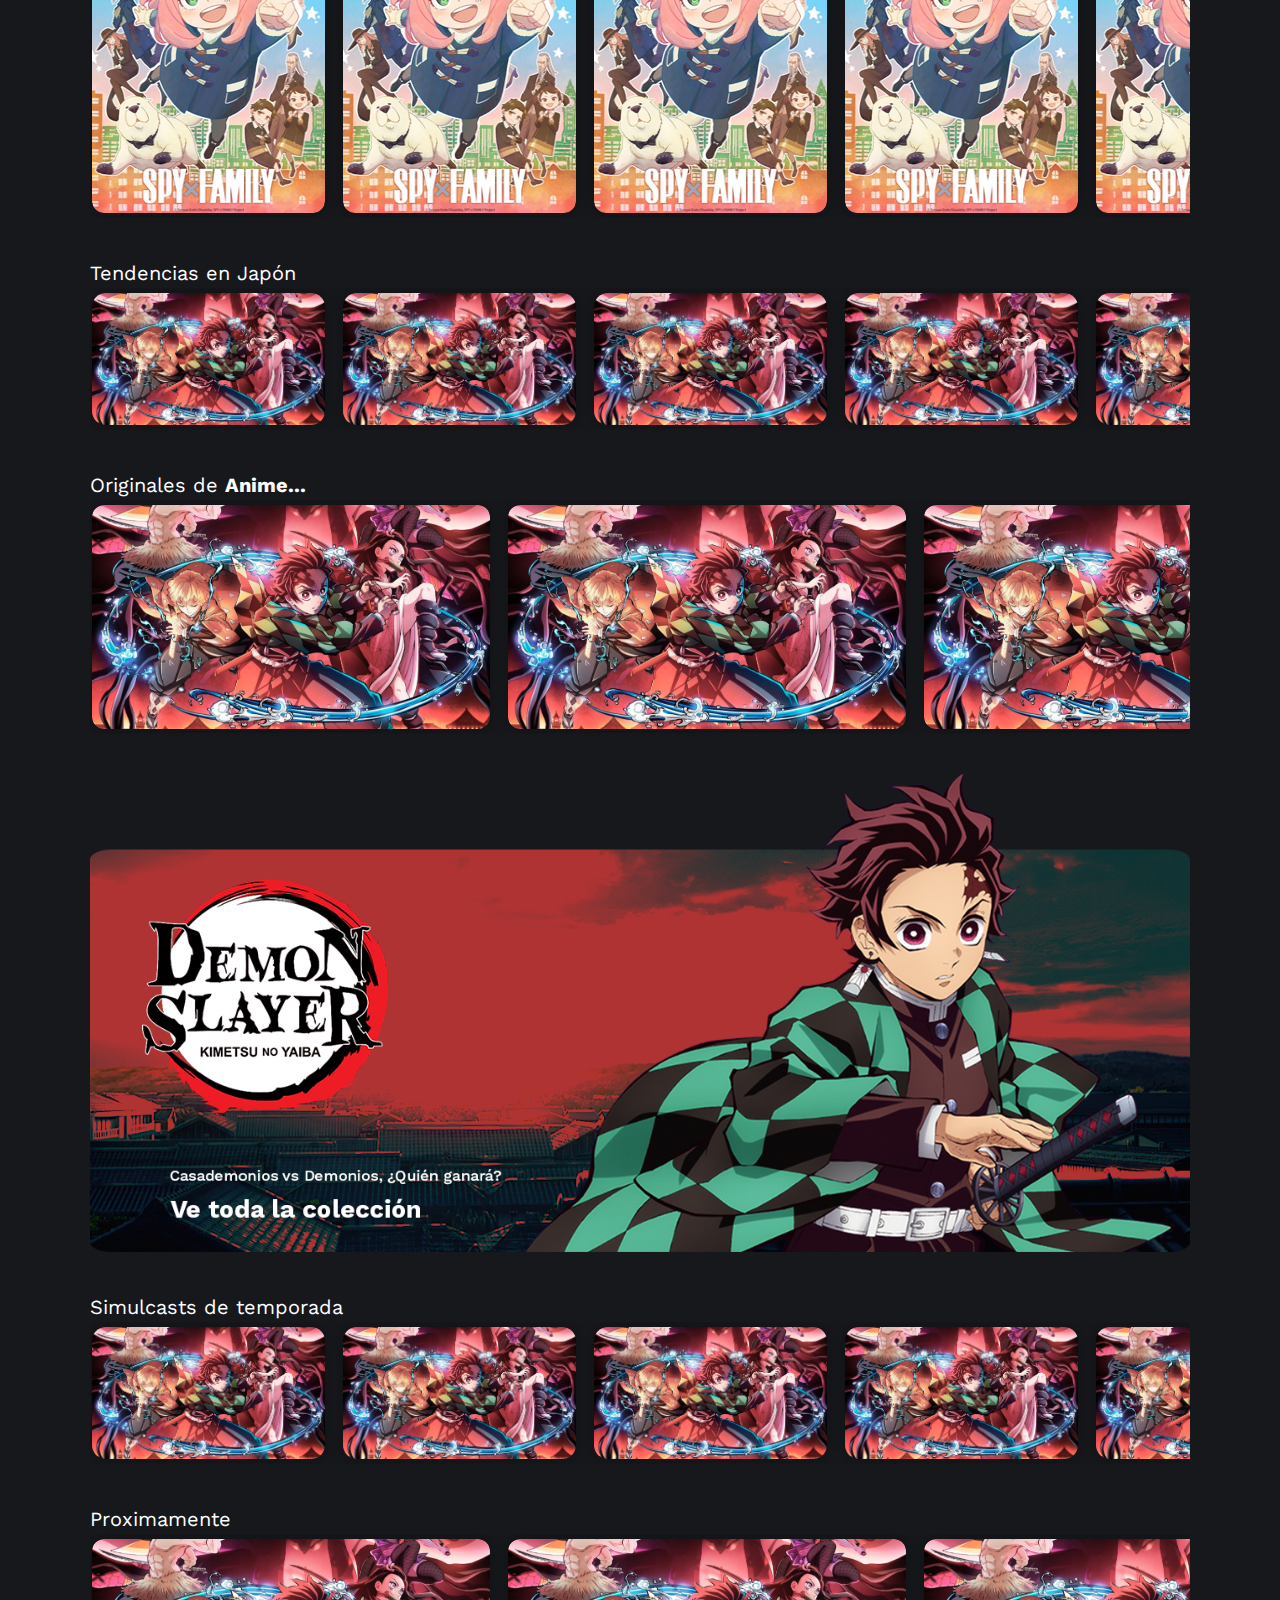
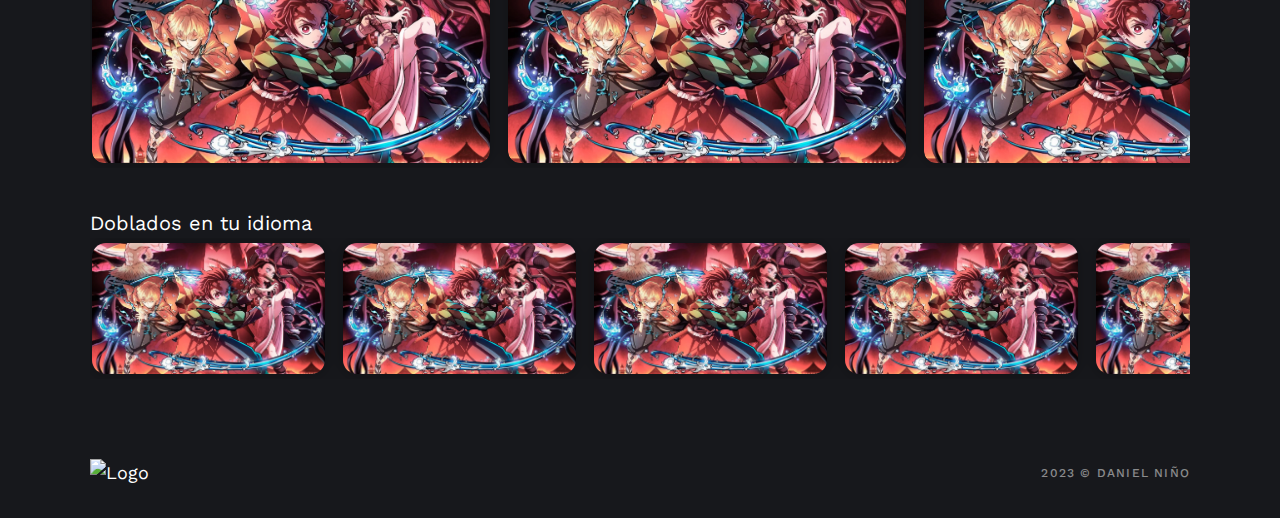
==== commit 1f25dc3d: "Busqueda 20042023" ====
--- a/crunchy/Template/index.html
+++ b/crunchy/Template/index.html
@@ -317,13 +317,13 @@
 
  
 
-    <hr class="divider">
+    
    
 
 
     <!----------------------------------Seguir viendo---------------------------------------->
 
-    <section class="container ">
+    <section class="container mt-5">
 
       <div class="d-flex">
         <div>
@@ -1274,6 +1274,1024 @@
                 <img src="img/spyxfam.jpg" alt="">
               </div>
           </div>
+
+          </div>
+
+
+        </div>
+      </div>
+
+
+
+
+    </section>
+
+     <!----------------------------------Tendencias en Japon---------------------------------------->
+
+     <section class="container mt-5">
+
+      <div class="d-flex">
+        <div>
+
+          <p class="text-white fw-normal fs-6">Tendencias en Japón</p>
+
+        </div>
+
+      </div>
+
+      <div class="carousel ">
+
+        <div
+          data-carousel='{"container": "#fixedWidth","fixedWidth": 235, "swipeAngle": false, "mouseDrag": true, "gutter": 16,"loop": false, "items":1, "nav": false, "responsive": {"0": {"items": 2}, "768": {"items": 3}, "992": {"items": 4}, "1200": {"items": 5}}}'>
+          <div>
+
+            <div class="card-min">
+
+              <h2>Kimetsu No Yaiba</h2>
+              <span class="type">Serie - Sub - Dob</span>
+              <span class="calificacion">5.0 *</span>
+              <div class="card-min-button">
+                <a href="#"><i class="fa-solid fa-play"></i></a>
+                <a href="#"><i class="fa-solid fa-plus-minus"></i></a>
+              </div>
+              <div class="pic">
+                <img src="img/kimetsu-bg.webp" alt="">
+              </div>
+            </div>
+
+          </div>
+          <div>
+
+            <div class="card-min">
+
+              <h2>Kimetsu No Yaiba</h2>
+              <span class="type">Serie - Sub - Dob</span>
+              <span class="calificacion">5.0 *</span>
+              <div class="card-min-button">
+                <a href="#"><i class="fa-solid fa-play"></i></a>
+                <a href="#"><i class="fa-solid fa-plus-minus"></i></a>
+              </div>
+              <div class="pic">
+                <img src="img/kimetsu-bg.webp" alt="">
+              </div>
+            </div>
+
+          </div>
+          <div>
+
+            <div class="card-min">
+
+              <h2>Kimetsu No Yaiba</h2>
+              <span class="type">Serie - Sub - Dob</span>
+              <span class="calificacion">5.0 *</span>
+              <div class="card-min-button">
+                <a href="#"><i class="fa-solid fa-play"></i></a>
+                <a href="#"><i class="fa-solid fa-plus-minus"></i></a>
+              </div>
+              <div class="pic">
+                <img src="img/kimetsu-bg.webp" alt="">
+              </div>
+            </div>
+
+          </div>
+          <div>
+
+            <div class="card-min">
+
+              <h2>Kimetsu No Yaiba</h2>
+              <span class="type">Serie - Sub - Dob</span>
+              <span class="calificacion">5.0 *</span>
+              <div class="card-min-button">
+                <a href="#"><i class="fa-solid fa-play"></i></a>
+                <a href="#"><i class="fa-solid fa-plus-minus"></i></a>
+              </div>
+              <div class="pic">
+                <img src="img/kimetsu-bg.webp" alt="">
+              </div>
+            </div>
+
+          </div>
+          <div>
+
+            <div class="card-min">
+
+              <h2>Kimetsu No Yaiba</h2>
+              <span class="type">Serie - Sub - Dob</span>
+              <span class="calificacion">5.0 *</span>
+              <div class="card-min-button">
+                <a href="#"><i class="fa-solid fa-play"></i></a>
+                <a href="#"><i class="fa-solid fa-plus-minus"></i></a>
+              </div>
+              <div class="pic">
+                <img src="img/kimetsu-bg.webp" alt="">
+              </div>
+            </div>
+
+          </div>
+          <div>
+
+            <div class="card-min">
+
+              <h2>Kimetsu No Yaiba</h2>
+              <span class="type">Serie - Sub - Dob</span>
+              <span class="calificacion">5.0 *</span>
+              <div class="card-min-button">
+                <a href="#"><i class="fa-solid fa-play"></i></a>
+                <a href="#"><i class="fa-solid fa-plus-minus"></i></a>
+              </div>
+              <div class="pic">
+                <img src="img/kimetsu-bg.webp" alt="">
+              </div>
+            </div>
+
+          </div>
+          <div>
+
+            <div class="card-min">
+
+              <h2>Kimetsu No Yaiba</h2>
+              <span class="type">Serie - Sub - Dob</span>
+              <span class="calificacion">5.0 *</span>
+              <div class="card-min-button">
+                <a href="#"><i class="fa-solid fa-play"></i></a>
+                <a href="#"><i class="fa-solid fa-plus-minus"></i></a>
+              </div>
+              <div class="pic">
+                <img src="img/kimetsu-bg.webp" alt="">
+              </div>
+            </div>
+
+          </div>
+          <div>
+
+            <div class="card-min">
+
+              <h2>Kimetsu No Yaiba</h2>
+              <span class="type">Serie - Sub - Dob</span>
+              <span class="calificacion">5.0 *</span>
+              <div class="card-min-button">
+                <a href="#"><i class="fa-solid fa-play"></i></a>
+                <a href="#"><i class="fa-solid fa-plus-minus"></i></a>
+              </div>
+              <div class="pic">
+                <img src="img/kimetsu-bg.webp" alt="">
+              </div>
+            </div>
+
+          </div>
+          <div>
+
+            <div class="card-min">
+
+              <h2>Kimetsu No Yaiba</h2>
+              <span class="type">Serie - Sub - Dob</span>
+              <span class="calificacion">5.0 *</span>
+              <div class="card-min-button">
+                <a href="#"><i class="fa-solid fa-play"></i></a>
+                <a href="#"><i class="fa-solid fa-plus-minus"></i></a>
+              </div>
+              <div class="pic">
+                <img src="img/kimetsu-bg.webp" alt="">
+              </div>
+            </div>
+
+          </div>
+          <div>
+
+            <div class="card-min">
+
+              <h2>Kimetsu No Yaiba</h2>
+              <span class="type">Serie - Sub - Dob</span>
+              <span class="calificacion">5.0 *</span>
+              <div class="card-min-button">
+                <a href="#"><i class="fa-solid fa-play"></i></a>
+                <a href="#"><i class="fa-solid fa-plus-minus"></i></a>
+              </div>
+              <div class="pic">
+                <img src="img/kimetsu-bg.webp" alt="">
+              </div>
+            </div>
+
+          </div>
+
+
+        </div>
+      </div>
+
+
+
+
+    </section>
+
+
+    <!----------------------------------Originales---------------------------------------->
+
+    <section class="container mt-5">
+
+      <div class="d-flex">
+        <div>
+
+          <p class="text-white fw-normal fs-6">Originales de <strong>Anime...</strong></p>
+
+        </div>
+
+      </div>
+
+      <div class="carousel ">
+
+        <div
+          data-carousel='{"container": "#fixedWidth","fixedWidth": 400, "swipeAngle": false, "mouseDrag": true, "gutter": 16,"loop": false, "items":1, "nav": false, "responsive": {"0": {"items": 1}, "768": {"items": 1}, "992": {"items": 1}, "1200": {"items": 5}}}'>
+          <div>
+
+            <div class="card">
+              <h2>Kimetsu No Yaiba</h2>
+              <span class="type">Serie - Sub - Dob</span>
+              <span class="calificacion">5.0 *</span>
+              <div class="card-button">
+                  <a href="#"><i class="fa-solid fa-play"></i></a>
+                  <a href="#"><i class="fa-solid fa-plus-minus"></i></a>
+              </div>
+              <div class="pic">
+                <img src="img/kimetsu-bg.webp" alt="">
+              </div>
+          </div>
+            
+
+          </div>
+          <div>
+
+            <div class="card">
+              <h2>Kimetsu No Yaiba</h2>
+              <span class="type">Serie - Sub - Dob</span>
+              <span class="calificacion">5.0 *</span>
+              <div class="card-button">
+                  <a href="#"><i class="fa-solid fa-play"></i></a>
+                  <a href="#"><i class="fa-solid fa-plus-minus"></i></a>
+              </div>
+              <div class="pic">
+                <img src="img/kimetsu-bg.webp" alt="">
+              </div>
+          </div>
+
+          </div>
+          <div>
+
+            <div class="card">
+              <h2>Kimetsu No Yaiba</h2>
+              <span class="type">Serie - Sub - Dob</span>
+              <span class="calificacion">5.0 *</span>
+              <div class="card-button">
+                  <a href="#"><i class="fa-solid fa-play"></i></a>
+                  <a href="#"><i class="fa-solid fa-plus-minus"></i></a>
+              </div>
+              <div class="pic">
+                <img src="img/kimetsu-bg.webp" alt="">
+              </div>
+          </div>
+
+          </div>
+          <div>
+
+            <div class="card">
+              <h2>Kimetsu No Yaiba</h2>
+              <span class="type">Serie - Sub - Dob</span>
+              <span class="calificacion">5.0 *</span>
+              <div class="card-button">
+                  <a href="#"><i class="fa-solid fa-play"></i></a>
+                  <a href="#"><i class="fa-solid fa-plus-minus"></i></a>
+              </div>
+              <div class="pic">
+                <img src="img/kimetsu-bg.webp" alt="">
+              </div>
+          </div>
+
+          </div>
+          <div>
+
+            <div class="card">
+              <h2>Kimetsu No Yaiba</h2>
+              <span class="type">Serie - Sub - Dob</span>
+              <span class="calificacion">5.0 *</span>
+              <div class="card-button">
+                  <a href="#"><i class="fa-solid fa-play"></i></a>
+                  <a href="#"><i class="fa-solid fa-plus-minus"></i></a>
+              </div>
+              <div class="pic">
+                <img src="img/kimetsu-bg.webp" alt="">
+              </div>
+          </div>
+
+          </div>
+          <div>
+
+            <div class="card">
+              <h2>Kimetsu No Yaiba</h2>
+              <span class="type">Serie - Sub - Dob</span>
+              <span class="calificacion">5.0 *</span>
+              <div class="card-button">
+                  <a href="#"><i class="fa-solid fa-play"></i></a>
+                  <a href="#"><i class="fa-solid fa-plus-minus"></i></a>
+              </div>
+              <div class="pic">
+                <img src="img/kimetsu-bg.webp" alt="">
+              </div>
+          </div>
+
+          </div>
+          <div>
+
+            <div class="card">
+              <h2>Kimetsu No Yaiba</h2>
+              <span class="type">Serie - Sub - Dob</span>
+              <span class="calificacion">5.0 *</span>
+              <div class="card-button">
+                  <a href="#"><i class="fa-solid fa-play"></i></a>
+                  <a href="#"><i class="fa-solid fa-plus-minus"></i></a>
+              </div>
+              <div class="pic">
+                <img src="img/kimetsu-bg.webp" alt="">
+              </div>
+          </div>
+
+          </div>
+          <div>
+
+            <div class="card">
+              <h2>Kimetsu No Yaiba</h2>
+              <span class="type">Serie - Sub - Dob</span>
+              <span class="calificacion">5.0 *</span>
+              <div class="card-button">
+                  <a href="#"><i class="fa-solid fa-play"></i></a>
+                  <a href="#"><i class="fa-solid fa-plus-minus"></i></a>
+              </div>
+              <div class="pic">
+                <img src="img/kimetsu-bg.webp" alt="">
+              </div>
+          </div>
+
+          </div>
+          <div>
+
+            <div class="card">
+              <h2>Kimetsu No Yaiba</h2>
+              <span class="type">Serie - Sub - Dob</span>
+              <span class="calificacion">5.0 *</span>
+              <div class="card-button">
+                  <a href="#"><i class="fa-solid fa-play"></i></a>
+                  <a href="#"><i class="fa-solid fa-plus-minus"></i></a>
+              </div>
+              <div class="pic">
+                <img src="img/kimetsu-bg.webp" alt="">
+              </div>
+          </div>
+
+          </div>
+          <div>
+
+            <div class="card">
+              <h2>Kimetsu No Yaiba</h2>
+              <span class="type">Serie - Sub - Dob</span>
+              <span class="calificacion">5.0 *</span>
+              <div class="card-button">
+                  <a href="#"><i class="fa-solid fa-play"></i></a>
+                  <a href="#"><i class="fa-solid fa-plus-minus"></i></a>
+              </div>
+              <div class="pic">
+                <img src="img/kimetsu-bg.webp" alt="">
+              </div>
+          </div>
+          </div>
+
+
+        </div>
+      </div>
+
+
+
+
+    </section>
+
+    <!----------------------------------Colecciones---------------------------------------->
+
+    <section class="container mt-5">
+
+      <div class="d-flex">
+        <!-- <div>
+
+          <p class="text-white fw-normal fs-6">Originales de <strong>Anime...</strong></p>
+
+        </div> -->
+
+      </div>
+
+      <div class="carousel coleccion">
+
+        <div
+          data-carousel='{"mouseDrag": true, "gutter": 16,"loop": false, "items":1, "nav": false, "responsive": {"0": {"items": 1}, "768": {"items": 1}, "992": {"items": 1}, "1200": {"items": 1}}}'>
+          <div>
+
+            <img src="img/coleccion.png" alt="">
+
+          </div>
+          <div>
+
+            <img src="img/coleccion.png" alt="">
+
+          </div>
+          <div>
+
+            <img src="img/coleccion.png" alt="">
+
+          </div>
+          <div>
+
+            <img src="img/coleccion.png" alt="">
+
+          </div>
+          <div>
+
+            <img src="img/coleccion.png" alt="">
+
+          </div>
+        
+
+        </div>
+      </div>
+
+
+
+
+    </section>
+
+     <!----------------------------------Simulcasts del verano 2022---------------------------------------->
+
+     <section class="container mt-5">
+
+      <div class="d-flex">
+        <div>
+
+          <p class="text-white fw-normal fs-6">Simulcasts de temporada</p>
+
+        </div>
+
+      </div>
+
+      <div class="carousel ">
+
+        <div
+          data-carousel='{"container": "#fixedWidth","fixedWidth": 235, "swipeAngle": false, "mouseDrag": true, "gutter": 16,"loop": false, "items":1, "nav": false, "responsive": {"0": {"items": 2}, "768": {"items": 3}, "992": {"items": 4}, "1200": {"items": 5}}}'>
+          <div>
+
+            <div class="card-min">
+
+              <h2>Kimetsu No Yaiba</h2>
+              <span class="type">Serie - Sub - Dob</span>
+              <span class="calificacion">5.0 *</span>
+              <div class="card-min-button">
+                <a href="#"><i class="fa-solid fa-play"></i></a>
+                <a href="#"><i class="fa-solid fa-plus-minus"></i></a>
+              </div>
+              <div class="pic">
+                <img src="img/kimetsu-bg.webp" alt="">
+              </div>
+            </div>
+
+          </div>
+          <div>
+
+            <div class="card-min">
+
+              <h2>Kimetsu No Yaiba</h2>
+              <span class="type">Serie - Sub - Dob</span>
+              <span class="calificacion">5.0 *</span>
+              <div class="card-min-button">
+                <a href="#"><i class="fa-solid fa-play"></i></a>
+                <a href="#"><i class="fa-solid fa-plus-minus"></i></a>
+              </div>
+              <div class="pic">
+                <img src="img/kimetsu-bg.webp" alt="">
+              </div>
+            </div>
+
+          </div>
+          <div>
+
+            <div class="card-min">
+
+              <h2>Kimetsu No Yaiba</h2>
+              <span class="type">Serie - Sub - Dob</span>
+              <span class="calificacion">5.0 *</span>
+              <div class="card-min-button">
+                <a href="#"><i class="fa-solid fa-play"></i></a>
+                <a href="#"><i class="fa-solid fa-plus-minus"></i></a>
+              </div>
+              <div class="pic">
+                <img src="img/kimetsu-bg.webp" alt="">
+              </div>
+            </div>
+
+          </div>
+          <div>
+
+            <div class="card-min">
+
+              <h2>Kimetsu No Yaiba</h2>
+              <span class="type">Serie - Sub - Dob</span>
+              <span class="calificacion">5.0 *</span>
+              <div class="card-min-button">
+                <a href="#"><i class="fa-solid fa-play"></i></a>
+                <a href="#"><i class="fa-solid fa-plus-minus"></i></a>
+              </div>
+              <div class="pic">
+                <img src="img/kimetsu-bg.webp" alt="">
+              </div>
+            </div>
+
+          </div>
+          <div>
+
+            <div class="card-min">
+
+              <h2>Kimetsu No Yaiba</h2>
+              <span class="type">Serie - Sub - Dob</span>
+              <span class="calificacion">5.0 *</span>
+              <div class="card-min-button">
+                <a href="#"><i class="fa-solid fa-play"></i></a>
+                <a href="#"><i class="fa-solid fa-plus-minus"></i></a>
+              </div>
+              <div class="pic">
+                <img src="img/kimetsu-bg.webp" alt="">
+              </div>
+            </div>
+
+          </div>
+          <div>
+
+            <div class="card-min">
+
+              <h2>Kimetsu No Yaiba</h2>
+              <span class="type">Serie - Sub - Dob</span>
+              <span class="calificacion">5.0 *</span>
+              <div class="card-min-button">
+                <a href="#"><i class="fa-solid fa-play"></i></a>
+                <a href="#"><i class="fa-solid fa-plus-minus"></i></a>
+              </div>
+              <div class="pic">
+                <img src="img/kimetsu-bg.webp" alt="">
+              </div>
+            </div>
+
+          </div>
+          <div>
+
+            <div class="card-min">
+
+              <h2>Kimetsu No Yaiba</h2>
+              <span class="type">Serie - Sub - Dob</span>
+              <span class="calificacion">5.0 *</span>
+              <div class="card-min-button">
+                <a href="#"><i class="fa-solid fa-play"></i></a>
+                <a href="#"><i class="fa-solid fa-plus-minus"></i></a>
+              </div>
+              <div class="pic">
+                <img src="img/kimetsu-bg.webp" alt="">
+              </div>
+            </div>
+
+          </div>
+          <div>
+
+            <div class="card-min">
+
+              <h2>Kimetsu No Yaiba</h2>
+              <span class="type">Serie - Sub - Dob</span>
+              <span class="calificacion">5.0 *</span>
+              <div class="card-min-button">
+                <a href="#"><i class="fa-solid fa-play"></i></a>
+                <a href="#"><i class="fa-solid fa-plus-minus"></i></a>
+              </div>
+              <div class="pic">
+                <img src="img/kimetsu-bg.webp" alt="">
+              </div>
+            </div>
+
+          </div>
+          <div>
+
+            <div class="card-min">
+
+              <h2>Kimetsu No Yaiba</h2>
+              <span class="type">Serie - Sub - Dob</span>
+              <span class="calificacion">5.0 *</span>
+              <div class="card-min-button">
+                <a href="#"><i class="fa-solid fa-play"></i></a>
+                <a href="#"><i class="fa-solid fa-plus-minus"></i></a>
+              </div>
+              <div class="pic">
+                <img src="img/kimetsu-bg.webp" alt="">
+              </div>
+            </div>
+
+          </div>
+          <div>
+
+            <div class="card-min">
+
+              <h2>Kimetsu No Yaiba</h2>
+              <span class="type">Serie - Sub - Dob</span>
+              <span class="calificacion">5.0 *</span>
+              <div class="card-min-button">
+                <a href="#"><i class="fa-solid fa-play"></i></a>
+                <a href="#"><i class="fa-solid fa-plus-minus"></i></a>
+              </div>
+              <div class="pic">
+                <img src="img/kimetsu-bg.webp" alt="">
+              </div>
+            </div>
+
+          </div>
+
+
+        </div>
+      </div>
+
+
+
+
+    </section>
+
+     <!----------------------------------Muy pronto ---------------------------------------->
+
+     <section class="container mt-5">
+
+      <div class="d-flex">
+        <div>
+
+          <p class="text-white fw-normal fs-6">Proximamente</p>
+
+        </div>
+
+      </div>
+
+      <div class="carousel ">
+
+        <div
+          data-carousel='{"container": "#fixedWidth","fixedWidth": 400, "swipeAngle": false, "mouseDrag": true, "gutter": 16,"loop": false, "items":1, "nav": false, "responsive": {"0": {"items": 1}, "768": {"items": 1}, "992": {"items": 1}, "1200": {"items": 5}}}'>
+          <div>
+
+            <div class="card">
+              <h2>Kimetsu No Yaiba</h2>
+              <span class="type">Serie - Sub - Dob</span>
+              <span class="calificacion">5.0 *</span>
+              <div class="card-button">
+                  <a href="#"><i class="fa-solid fa-play"></i></a>
+                  <a href="#"><i class="fa-solid fa-plus-minus"></i></a>
+              </div>
+              <div class="pic">
+                <img src="img/kimetsu-bg.webp" alt="">
+              </div>
+          </div>
+            
+
+          </div>
+          <div>
+
+            <div class="card">
+              <h2>Kimetsu No Yaiba</h2>
+              <span class="type">Serie - Sub - Dob</span>
+              <span class="calificacion">5.0 *</span>
+              <div class="card-button">
+                  <a href="#"><i class="fa-solid fa-play"></i></a>
+                  <a href="#"><i class="fa-solid fa-plus-minus"></i></a>
+              </div>
+              <div class="pic">
+                <img src="img/kimetsu-bg.webp" alt="">
+              </div>
+          </div>
+
+          </div>
+          <div>
+
+            <div class="card">
+              <h2>Kimetsu No Yaiba</h2>
+              <span class="type">Serie - Sub - Dob</span>
+              <span class="calificacion">5.0 *</span>
+              <div class="card-button">
+                  <a href="#"><i class="fa-solid fa-play"></i></a>
+                  <a href="#"><i class="fa-solid fa-plus-minus"></i></a>
+              </div>
+              <div class="pic">
+                <img src="img/kimetsu-bg.webp" alt="">
+              </div>
+          </div>
+
+          </div>
+          <div>
+
+            <div class="card">
+              <h2>Kimetsu No Yaiba</h2>
+              <span class="type">Serie - Sub - Dob</span>
+              <span class="calificacion">5.0 *</span>
+              <div class="card-button">
+                  <a href="#"><i class="fa-solid fa-play"></i></a>
+                  <a href="#"><i class="fa-solid fa-plus-minus"></i></a>
+              </div>
+              <div class="pic">
+                <img src="img/kimetsu-bg.webp" alt="">
+              </div>
+          </div>
+
+          </div>
+          <div>
+
+            <div class="card">
+              <h2>Kimetsu No Yaiba</h2>
+              <span class="type">Serie - Sub - Dob</span>
+              <span class="calificacion">5.0 *</span>
+              <div class="card-button">
+                  <a href="#"><i class="fa-solid fa-play"></i></a>
+                  <a href="#"><i class="fa-solid fa-plus-minus"></i></a>
+              </div>
+              <div class="pic">
+                <img src="img/kimetsu-bg.webp" alt="">
+              </div>
+          </div>
+
+          </div>
+          <div>
+
+            <div class="card">
+              <h2>Kimetsu No Yaiba</h2>
+              <span class="type">Serie - Sub - Dob</span>
+              <span class="calificacion">5.0 *</span>
+              <div class="card-button">
+                  <a href="#"><i class="fa-solid fa-play"></i></a>
+                  <a href="#"><i class="fa-solid fa-plus-minus"></i></a>
+              </div>
+              <div class="pic">
+                <img src="img/kimetsu-bg.webp" alt="">
+              </div>
+          </div>
+
+          </div>
+          <div>
+
+            <div class="card">
+              <h2>Kimetsu No Yaiba</h2>
+              <span class="type">Serie - Sub - Dob</span>
+              <span class="calificacion">5.0 *</span>
+              <div class="card-button">
+                  <a href="#"><i class="fa-solid fa-play"></i></a>
+                  <a href="#"><i class="fa-solid fa-plus-minus"></i></a>
+              </div>
+              <div class="pic">
+                <img src="img/kimetsu-bg.webp" alt="">
+              </div>
+          </div>
+
+          </div>
+          <div>
+
+            <div class="card">
+              <h2>Kimetsu No Yaiba</h2>
+              <span class="type">Serie - Sub - Dob</span>
+              <span class="calificacion">5.0 *</span>
+              <div class="card-button">
+                  <a href="#"><i class="fa-solid fa-play"></i></a>
+                  <a href="#"><i class="fa-solid fa-plus-minus"></i></a>
+              </div>
+              <div class="pic">
+                <img src="img/kimetsu-bg.webp" alt="">
+              </div>
+          </div>
+
+          </div>
+          <div>
+
+            <div class="card">
+              <h2>Kimetsu No Yaiba</h2>
+              <span class="type">Serie - Sub - Dob</span>
+              <span class="calificacion">5.0 *</span>
+              <div class="card-button">
+                  <a href="#"><i class="fa-solid fa-play"></i></a>
+                  <a href="#"><i class="fa-solid fa-plus-minus"></i></a>
+              </div>
+              <div class="pic">
+                <img src="img/kimetsu-bg.webp" alt="">
+              </div>
+          </div>
+
+          </div>
+          <div>
+
+            <div class="card">
+              <h2>Kimetsu No Yaiba</h2>
+              <span class="type">Serie - Sub - Dob</span>
+              <span class="calificacion">5.0 *</span>
+              <div class="card-button">
+                  <a href="#"><i class="fa-solid fa-play"></i></a>
+                  <a href="#"><i class="fa-solid fa-plus-minus"></i></a>
+              </div>
+              <div class="pic">
+                <img src="img/kimetsu-bg.webp" alt="">
+              </div>
+          </div>
+          </div>
+
+
+        </div>
+      </div>
+
+
+
+
+    </section>
+
+    <!----------------------------------Doblados---------------------------------------->
+
+    <section class="container mt-5">
+
+      <div class="d-flex">
+        <div>
+
+          <p class="text-white fw-normal fs-6">Doblados en tu idioma</p>
+
+        </div>
+
+      </div>
+
+      <div class="carousel ">
+
+        <div
+          data-carousel='{"container": "#fixedWidth","fixedWidth": 235, "swipeAngle": false, "mouseDrag": true, "gutter": 16,"loop": false, "items":1, "nav": false, "responsive": {"0": {"items": 2}, "768": {"items": 3}, "992": {"items": 4}, "1200": {"items": 5}}}'>
+          <div>
+
+            <div class="card-min">
+
+              <h2>Kimetsu No Yaiba</h2>
+              <span class="type">Serie - Sub - Dob</span>
+              <span class="calificacion">5.0 *</span>
+              <div class="card-min-button">
+                <a href="#"><i class="fa-solid fa-play"></i></a>
+                <a href="#"><i class="fa-solid fa-plus-minus"></i></a>
+              </div>
+              <div class="pic">
+                <img src="img/kimetsu-bg.webp" alt="">
+              </div>
+            </div>
+
+          </div>
+          <div>
+
+            <div class="card-min">
+
+              <h2>Kimetsu No Yaiba</h2>
+              <span class="type">Serie - Sub - Dob</span>
+              <span class="calificacion">5.0 *</span>
+              <div class="card-min-button">
+                <a href="#"><i class="fa-solid fa-play"></i></a>
+                <a href="#"><i class="fa-solid fa-plus-minus"></i></a>
+              </div>
+              <div class="pic">
+                <img src="img/kimetsu-bg.webp" alt="">
+              </div>
+            </div>
+
+          </div>
+          <div>
+
+            <div class="card-min">
+
+              <h2>Kimetsu No Yaiba</h2>
+              <span class="type">Serie - Sub - Dob</span>
+              <span class="calificacion">5.0 *</span>
+              <div class="card-min-button">
+                <a href="#"><i class="fa-solid fa-play"></i></a>
+                <a href="#"><i class="fa-solid fa-plus-minus"></i></a>
+              </div>
+              <div class="pic">
+                <img src="img/kimetsu-bg.webp" alt="">
+              </div>
+            </div>
+
+          </div>
+          <div>
+
+            <div class="card-min">
+
+              <h2>Kimetsu No Yaiba</h2>
+              <span class="type">Serie - Sub - Dob</span>
+              <span class="calificacion">5.0 *</span>
+              <div class="card-min-button">
+                <a href="#"><i class="fa-solid fa-play"></i></a>
+                <a href="#"><i class="fa-solid fa-plus-minus"></i></a>
+              </div>
+              <div class="pic">
+                <img src="img/kimetsu-bg.webp" alt="">
+              </div>
+            </div>
+
+          </div>
+          <div>
+
+            <div class="card-min">
+
+              <h2>Kimetsu No Yaiba</h2>
+              <span class="type">Serie - Sub - Dob</span>
+              <span class="calificacion">5.0 *</span>
+              <div class="card-min-button">
+                <a href="#"><i class="fa-solid fa-play"></i></a>
+                <a href="#"><i class="fa-solid fa-plus-minus"></i></a>
+              </div>
+              <div class="pic">
+                <img src="img/kimetsu-bg.webp" alt="">
+              </div>
+            </div>
+
+          </div>
+          <div>
+
+            <div class="card-min">
+
+              <h2>Kimetsu No Yaiba</h2>
+              <span class="type">Serie - Sub - Dob</span>
+              <span class="calificacion">5.0 *</span>
+              <div class="card-min-button">
+                <a href="#"><i class="fa-solid fa-play"></i></a>
+                <a href="#"><i class="fa-solid fa-plus-minus"></i></a>
+              </div>
+              <div class="pic">
+                <img src="img/kimetsu-bg.webp" alt="">
+              </div>
+            </div>
+
+          </div>
+          <div>
+
+            <div class="card-min">
+
+              <h2>Kimetsu No Yaiba</h2>
+              <span class="type">Serie - Sub - Dob</span>
+              <span class="calificacion">5.0 *</span>
+              <div class="card-min-button">
+                <a href="#"><i class="fa-solid fa-play"></i></a>
+                <a href="#"><i class="fa-solid fa-plus-minus"></i></a>
+              </div>
+              <div class="pic">
+                <img src="img/kimetsu-bg.webp" alt="">
+              </div>
+            </div>
+
+          </div>
+          <div>
+
+            <div class="card-min">
+
+              <h2>Kimetsu No Yaiba</h2>
+              <span class="type">Serie - Sub - Dob</span>
+              <span class="calificacion">5.0 *</span>
+              <div class="card-min-button">
+                <a href="#"><i class="fa-solid fa-play"></i></a>
+                <a href="#"><i class="fa-solid fa-plus-minus"></i></a>
+              </div>
+              <div class="pic">
+                <img src="img/kimetsu-bg.webp" alt="">
+              </div>
+            </div>
+
+          </div>
+          <div>
+
+            <div class="card-min">
+
+              <h2>Kimetsu No Yaiba</h2>
+              <span class="type">Serie - Sub - Dob</span>
+              <span class="calificacion">5.0 *</span>
+              <div class="card-min-button">
+                <a href="#"><i class="fa-solid fa-play"></i></a>
+                <a href="#"><i class="fa-solid fa-plus-minus"></i></a>
+              </div>
+              <div class="pic">
+                <img src="img/kimetsu-bg.webp" alt="">
+              </div>
+            </div>
+
+          </div>
+          <div>
+
+            <div class="card-min">
+
+              <h2>Kimetsu No Yaiba</h2>
+              <span class="type">Serie - Sub - Dob</span>
+              <span class="calificacion">5.0 *</span>
+              <div class="card-min-button">
+                <a href="#"><i class="fa-solid fa-play"></i></a>
+                <a href="#"><i class="fa-solid fa-plus-minus"></i></a>
+              </div>
+              <div class="pic">
+                <img src="img/kimetsu-bg.webp" alt="">
+              </div>
+            </div>
 
           </div>
 
--- a/crunchy/Template/css/style.css
+++ b/crunchy/Template/css/style.css
@@ -612,4 +612,69 @@
 }
 .carousel-movil{
     top: 9rem !important;
-}+}
+
+.coleccion .tns-controls button {
+    margin-top: -10px !important;
+    background: transparent !important;
+}
+
+
+/* ----------------------------- CARD MIN CATEGORIA EMPIEZA---------------------------------------- */
+.card-min-category{
+    position: relative;
+    width: auto;
+    height: auto;
+    border-radius: 12px;
+    overflow: hidden;
+    box-shadow: 0 0 15px rgba(0,0,0,0.3);
+    outline: 2px solid #696969;
+    outline-offset: 0px;
+    transition: .2s ease;
+    margin-top: 5px;
+    margin-left: 2px;
+    margin-bottom: 5px;
+}
+.card-min-category h2{
+    z-index: 99;
+    position: absolute;
+    bottom: 0; 
+    left: 15px;
+    color: #fff;
+    font-size: 20px;
+    font-weight: 700;
+    pointer-events: none;
+    transition: .2s ease;
+    text-shadow: 6px 2px 3px rgba(0,0,0,0.6);
+    
+    
+}
+
+
+
+.card-min-category .pic img{
+    z-index: 100;
+    width: auto;
+    height: auto;
+    background-image:  linear-gradient(to bottom, rgba(245, 246, 252, 0), rgb(59, 59, 59)),url('img/kimetsu-bg.webp') ;
+    background-position: center;
+    background-size: cover;
+   transition: .3s ease;
+   opacity: 0.9;
+   filter: brightness(0.7);
+}
+
+
+
+.card-min-category:hover .pic img{
+    transform: scale(1.2);
+   
+}
+
+.card-min-category:hover{
+outline: 2px solid #FFFFFF;
+outline-offset: 0px;
+    
+}
+
+/* ----------------------------- CARD MIN CATEGORIA TERMINA---------------------------------------- */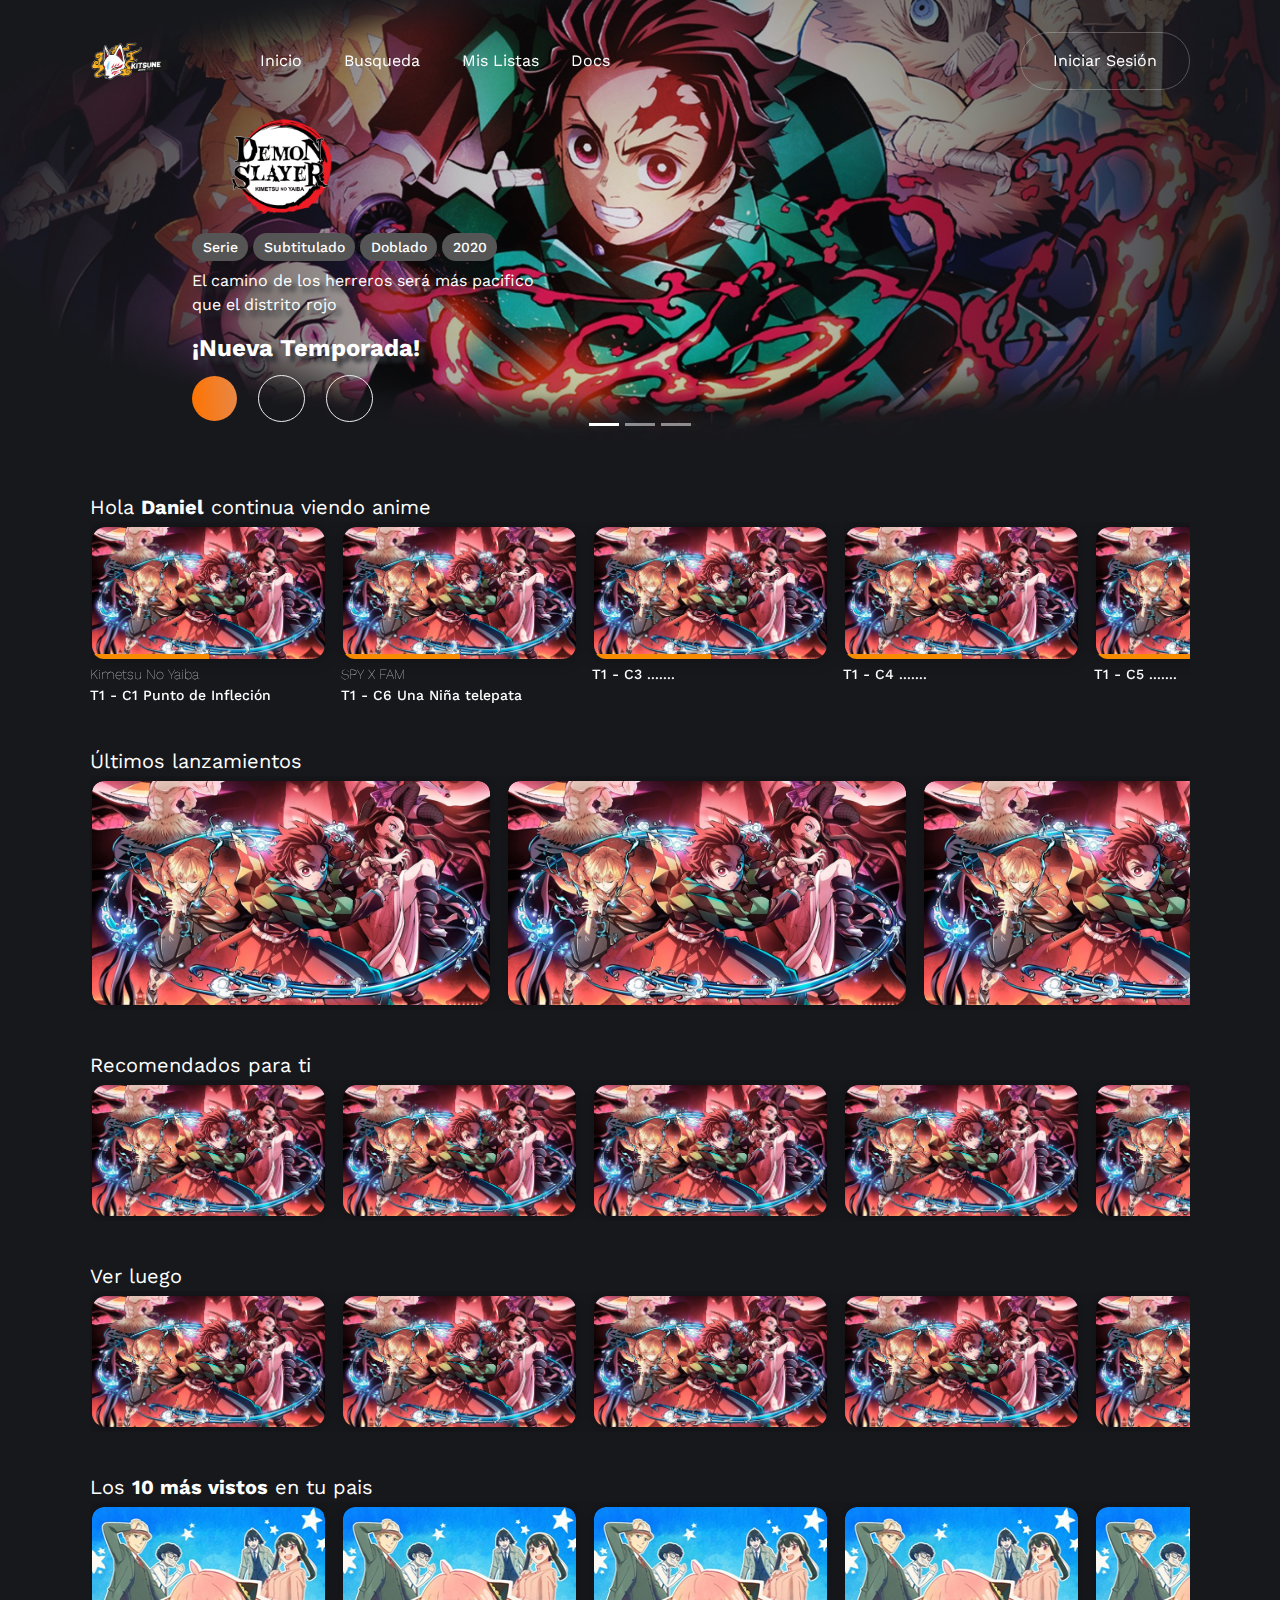
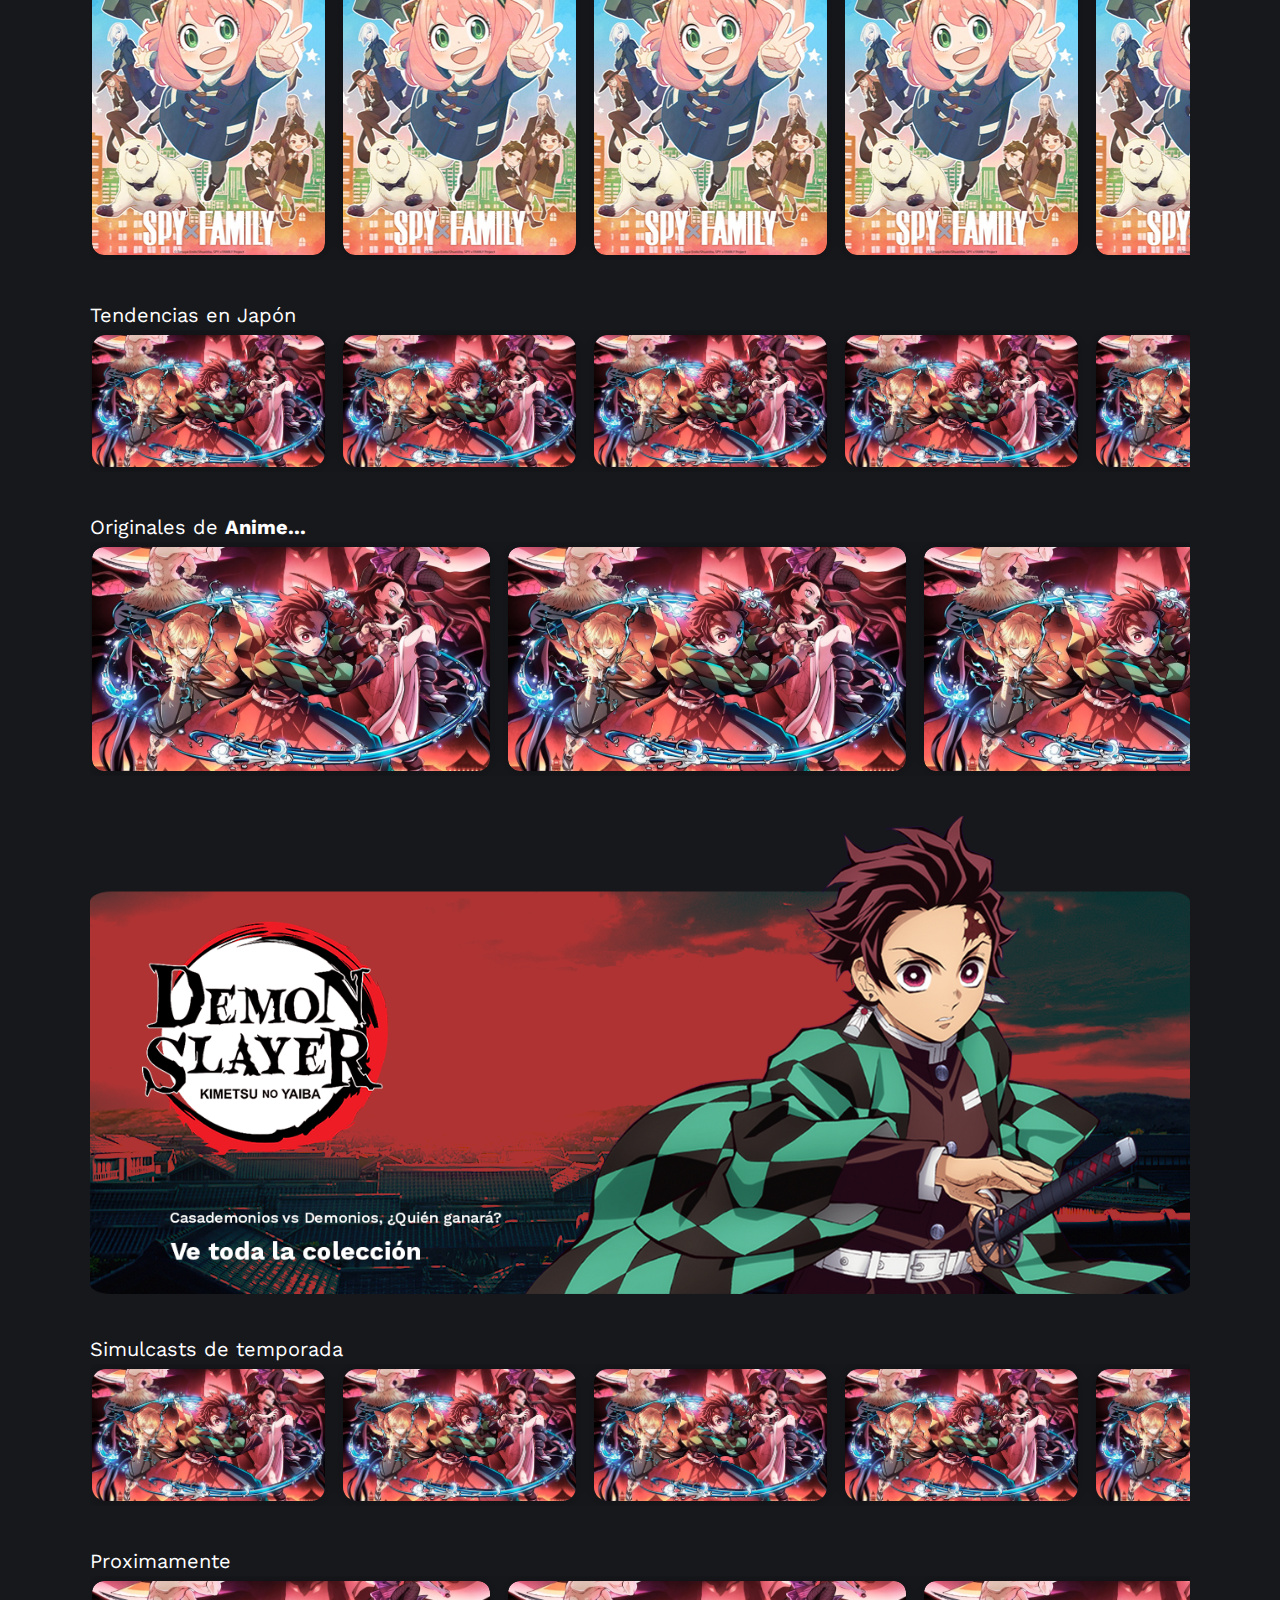
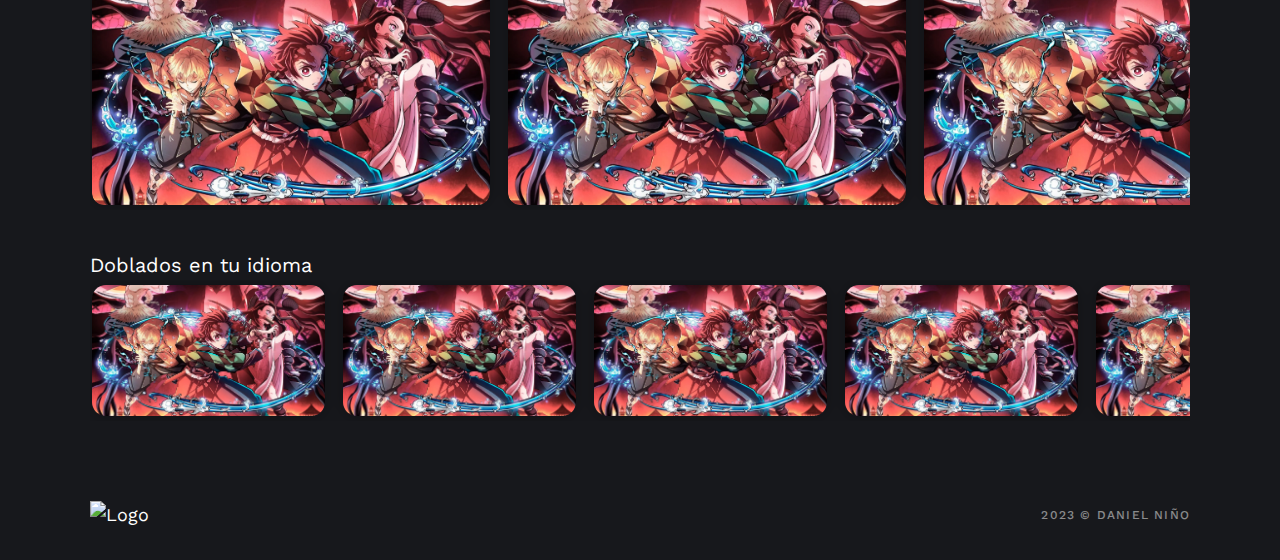
==== commit 9fa44819: "login 24042023" ====
--- a/crunchy/Template/index.html
+++ b/crunchy/Template/index.html
@@ -340,176 +340,188 @@
           data-carousel='{"container": "#fixedWidth","fixedWidth": 235, "swipeAngle": false, "mouseDrag": true, "gutter": 16,"loop": false, "items":1, "nav": false, "responsive": {"0": {"items": 2}, "768": {"items": 3}, "992": {"items": 4}, "1200": {"items": 5}}}'>
           <div>
 
-            <div class="card-min">
-
-              <h2>Kimetsu No Yaiba</h2>
-              <span class="type">Serie - Sub - Dob</span>
-              <span class="calificacion">5.0 *</span>
-              <div class="card-min-button">
-                <a href="#"><i class="fa-solid fa-play"></i></a>
-                <a href="#"><i class="fa-solid fa-plus-minus"></i></a>
-              </div>
-              <div class="pic">
-                <img src="img/kimetsu-bg.webp" alt="">
-              </div>
-            </div>
-
-          </div>
-          <div>
-
-            <div class="card-min">
-
-              <h2>Kimetsu No Yaiba</h2>
-              <span class="type">Serie - Sub - Dob</span>
-              <span class="calificacion">5.0 *</span>
-              <div class="card-min-button">
-                <a href="#"><i class="fa-solid fa-play"></i></a>
-                <a href="#"><i class="fa-solid fa-plus-minus"></i></a>
-              </div>
-              <div class="pic">
-                <img src="img/kimetsu-bg.webp" alt="">
-              </div>
-            </div>
-
-          </div>
-          <div>
-
-            <div class="card-min">
-
-              <h2>Kimetsu No Yaiba</h2>
-              <span class="type">Serie - Sub - Dob</span>
-              <span class="calificacion">5.0 *</span>
-              <div class="card-min-button">
-                <a href="#"><i class="fa-solid fa-play"></i></a>
-                <a href="#"><i class="fa-solid fa-plus-minus"></i></a>
-              </div>
-              <div class="pic">
-                <img src="img/kimetsu-bg.webp" alt="">
-              </div>
-            </div>
-
-          </div>
-          <div>
-
-            <div class="card-min">
-
-              <h2>Kimetsu No Yaiba</h2>
-              <span class="type">Serie - Sub - Dob</span>
-              <span class="calificacion">5.0 *</span>
-              <div class="card-min-button">
-                <a href="#"><i class="fa-solid fa-play"></i></a>
-                <a href="#"><i class="fa-solid fa-plus-minus"></i></a>
-              </div>
-              <div class="pic">
-                <img src="img/kimetsu-bg.webp" alt="">
-              </div>
-            </div>
-
-          </div>
-          <div>
-
-            <div class="card-min">
-
-              <h2>Kimetsu No Yaiba</h2>
-              <span class="type">Serie - Sub - Dob</span>
-              <span class="calificacion">5.0 *</span>
-              <div class="card-min-button">
-                <a href="#"><i class="fa-solid fa-play"></i></a>
-                <a href="#"><i class="fa-solid fa-plus-minus"></i></a>
-              </div>
-              <div class="pic">
-                <img src="img/kimetsu-bg.webp" alt="">
-              </div>
-            </div>
-
-          </div>
-          <div>
-
-            <div class="card-min">
-
-              <h2>Kimetsu No Yaiba</h2>
-              <span class="type">Serie - Sub - Dob</span>
-              <span class="calificacion">5.0 *</span>
-              <div class="card-min-button">
-                <a href="#"><i class="fa-solid fa-play"></i></a>
-                <a href="#"><i class="fa-solid fa-plus-minus"></i></a>
-              </div>
-              <div class="pic">
-                <img src="img/kimetsu-bg.webp" alt="">
-              </div>
-            </div>
-
-          </div>
-          <div>
-
-            <div class="card-min">
-
-              <h2>Kimetsu No Yaiba</h2>
-              <span class="type">Serie - Sub - Dob</span>
-              <span class="calificacion">5.0 *</span>
-              <div class="card-min-button">
-                <a href="#"><i class="fa-solid fa-play"></i></a>
-                <a href="#"><i class="fa-solid fa-plus-minus"></i></a>
-              </div>
-              <div class="pic">
-                <img src="img/kimetsu-bg.webp" alt="">
-              </div>
-            </div>
-
-          </div>
-          <div>
-
-            <div class="card-min">
-
-              <h2>Kimetsu No Yaiba</h2>
-              <span class="type">Serie - Sub - Dob</span>
-              <span class="calificacion">5.0 *</span>
-              <div class="card-min-button">
-                <a href="#"><i class="fa-solid fa-play"></i></a>
-                <a href="#"><i class="fa-solid fa-plus-minus"></i></a>
-              </div>
-              <div class="pic">
-                <img src="img/kimetsu-bg.webp" alt="">
-              </div>
-            </div>
-
-          </div>
-          <div>
-
-            <div class="card-min">
-
-              <h2>Kimetsu No Yaiba</h2>
-              <span class="type">Serie - Sub - Dob</span>
-              <span class="calificacion">5.0 *</span>
-              <div class="card-min-button">
-                <a href="#"><i class="fa-solid fa-play"></i></a>
-                <a href="#"><i class="fa-solid fa-plus-minus"></i></a>
-              </div>
-              <div class="pic">
-                <img src="img/kimetsu-bg.webp" alt="">
-              </div>
-            </div>
-
-          </div>
-          <div>
-
-            <div class="card-min">
-
-              <h2>Kimetsu No Yaiba</h2>
-              <span class="type">Serie - Sub - Dob</span>
-              <span class="calificacion">5.0 *</span>
-              <div class="card-min-button">
-                <a href="#"><i class="fa-solid fa-play"></i></a>
-                <a href="#"><i class="fa-solid fa-plus-minus"></i></a>
-              </div>
-              <div class="pic">
-                <img src="img/kimetsu-bg.webp" alt="">
-              </div>
-            </div>
-
-          </div>
-
-
+            <div class="card-min-cap">
+
+              <div class="card-min-button">
+                <i class="fa-solid fa-play"></i>
+              </div>
+              <span class="cap-duracion">18 min. restantes</span>
+              <div class="pic">
+                <img src="img/kimetsu-bg.webp" alt="">
+              </div>
+              <div class="progreso-bar progreso" style="width: 50%;"></div>
+
+            </div>
+            <span class="text-white cap-title">
+              <span class="fw-lighter">Kimetsu No Yaiba</span>
+              <p class="fw-bold">T1 - C1 Punto de Infleción</p>
+            </span>
+
+          </div>
+
+          <div>
+            <div class="card-min-cap">
+
+              <div class="card-min-button">
+                <i class="fa-solid fa-play"></i>
+
+              </div>
+              <span class="cap-duracion">18 min. restantes</span>
+              <div class="pic">
+                <img src="img/kimetsu-bg.webp" alt="">
+              </div>
+              <div class="progreso-bar progreso" style="width: 50%;"></div>
+
+            </div>
+            <span class="text-white cap-title">
+              <span class="fw-lighter">SPY X FAM</span>
+              <p class="fw-bold">T1 - C6 Una Niña telepata</p>
+            </span>
+          </div>
+
+          <div>
+            <div class="card-min-cap">
+
+              <div class="card-min-button">
+                <i class="fa-solid fa-play"></i>
+              </div>
+              <span class="cap-duracion">18 min. restantes</span>
+              <div class="pic">
+                <img src="img/kimetsu-bg.webp" alt="">
+              </div>
+              <div class="progreso-bar progreso" style="width: 50%;"></div>
+
+            </div>
+            <span class="text-white cap-title">
+              <p class="fw-bold">T1 - C3 .......</p>
+            </span>
+          </div>
+
+          <div>
+            <div class="card-min-cap">
+
+              <div class="card-min-button">
+                <i class="fa-solid fa-play"></i>
+              </div>
+              <span class="cap-duracion">18 min. restantes</span>
+              <div class="pic">
+                <img src="img/kimetsu-bg.webp" alt="">
+              </div>
+              <div class="progreso-bar progreso" style="width: 50%;"></div>
+
+            </div>
+            <span class="text-white cap-title">
+              <p class="fw-bold">T1 - C4 .......</p>
+            </span>
+          </div>
+
+          <div>
+            <div class="card-min-cap">
+
+              <div class="card-min-button">
+                <i class="fa-solid fa-play"></i>
+              </div>
+              <span class="cap-duracion">18 min. restantes</span>
+              <div class="pic">
+                <img src="img/kimetsu-bg.webp" alt="">
+              </div>
+              <div class="progreso-bar progreso" style="width: 50%;"></div>
+
+            </div>
+            <span class="text-white cap-title">
+              <p class="fw-bold">T1 - C5 .......</p>
+            </span>
+          </div>
+          <div>
+
+            <div class="card-min-cap">
+
+              <div class="card-min-button">
+                <i class="fa-solid fa-play"></i>
+              </div>
+              <span class="cap-duracion">18 min. restantes</span>
+              <div class="pic">
+                <img src="img/kimetsu-bg.webp" alt="">
+              </div>
+              <div class="progreso-bar progreso" style="width: 50%;"></div>
+
+            </div>
+            <span class="text-white cap-title">
+              <p class="fw-bold">T1 - C6 .......</p>
+            </span>
+          </div>
+
+          <div>
+            <div class="card-min-cap">
+
+              <div class="card-min-button">
+                <i class="fa-solid fa-play"></i>
+              </div>
+              <span class="cap-duracion">18 min. restantes</span>
+              <div class="pic">
+                <img src="img/kimetsu-bg.webp" alt="">
+              </div>
+              <div class="progreso-bar progreso" style="width: 50%;"></div>
+
+            </div>
+            <span class="text-white cap-title">
+              <p class="fw-bold">T1 - C7 .......</p>
+            </span>
+          </div>
+
+          <div>
+            <div class="card-min-cap">
+
+              <div class="card-min-button">
+                <i class="fa-solid fa-play"></i>
+              </div>
+              <span class="cap-duracion">18 min. restantes</span>
+              <div class="pic">
+                <img src="img/kimetsu-bg.webp" alt="">
+              </div>
+              <div class="progreso-bar progreso" style="width: 50%;"></div>
+
+            </div>
+            <span class="text-white cap-title">
+              <p class="fw-bold">T1 - C8 .......</p>
+            </span>
+          </div>
+
+          <div>
+            <div class="card-min-cap">
+
+              <div class="card-min-button">
+                <i class="fa-solid fa-play"></i>
+              </div>
+              <span class="cap-duracion">18 min. restantes</span>
+              <div class="pic">
+                <img src="img/kimetsu-bg.webp" alt="">
+              </div>
+              <div class="progreso-bar progreso" style="width: 50%;"></div>
+
+            </div>
+            <span class="text-white cap-title">
+              <p class="fw-bold">T1 - C9 .......</p>
+            </span>
+          </div>
+
+          <div>
+            <div class="card-min-cap">
+
+              <div class="card-min-button">
+                <i class="fa-solid fa-play"></i>
+              </div>
+              <span class="cap-duracion">18 min. restantes</span>
+              <div class="pic">
+                <img src="img/kimetsu-bg.webp" alt="">
+              </div>
+              <div class="progreso-bar progreso" style="width: 50%;"></div>
+
+            </div>
+            <span class="text-white cap-title">
+              <p class="fw-bold">T1 - C10 .......</p>
+            </span>
+          </div>
         </div>
       </div>
 
--- a/crunchy/Template/css/style.css
+++ b/crunchy/Template/css/style.css
@@ -677,4 +677,174 @@
     
 }
 
-/* ----------------------------- CARD MIN CATEGORIA TERMINA---------------------------------------- */+/* ----------------------------- CARD MIN CATEGORIA TERMINA---------------------------------------- */
+
+.category-card{
+    box-shadow: 0 0 15px rgba(0,0,0,0.3);
+    outline: 2px solid #696969;
+    outline-offset: 0px;
+    border-radius: 12px;
+    
+}
+
+.category-card h2{
+    z-index: 99;
+    position: absolute;
+    top: 1rem; 
+    left: 15px;
+    color: #fff;
+    font-size: 25px;
+    font-weight: 700;
+    pointer-events: none;
+    transition: .2s ease;
+    text-shadow: 6px 2px 3px rgba(0,0,0,0.6);
+    
+}
+
+.navbar-dark .navbar-nav .nav-link {
+    text-shadow: none !important;
+}
+
+.category-card-list{
+    box-shadow: 0 0 15px rgba(0,0,0,0.3);
+    outline: 2px solid #696969;
+    outline-offset: 0px;
+    border-radius: 12px;
+    transition: .3s ease;
+}
+.list-title{
+    z-index: 99;
+    position: absolute;
+    top: 12px; 
+    left: 15px;
+    color: #fff;
+    font-size: 16px;
+    font-weight: 700;
+    opacity: 0;
+    
+    transition: .2s ease;
+    text-shadow: 6px 2px 3px rgba(0,0,0,0.6);
+}
+
+.category-card-list .type{
+    z-index: 99;
+    position: absolute;
+    top: 32px;
+    left: 15px;
+    color: #ffffff;
+    opacity: 0;
+    font-size: 12px;
+    font-weight: 300;
+    pointer-events: none;
+    text-shadow: 6px 2px 3px rgba(0,0,0,0.6);
+    transition: .2s ease;
+}
+
+.category-card-list .calificacion{
+    z-index: 99;
+    position: absolute;
+    bottom: 0px;
+    left: 15px;
+    color: #ffffff;
+    opacity: 0;
+    font-size: 15px;
+    font-weight: 400;
+    pointer-events: none;
+    text-shadow: 6px 2px 3px rgba(0,0,0,0.6);
+    transition: .3s ease;
+}
+
+.category-card-list .card-min-button{
+    z-index:99;
+    position: absolute;
+    bottom: 10px;
+    right: 20px;
+    color: #ffffff;
+    opacity: 0;
+    transition: .3s ease;
+}
+
+.category-card-list .card-min-button a i{
+    text-decoration: none;
+    color: #ffffff;
+    z-index: 99;
+    margin-left: 8px;
+}
+
+.category-card-list-img{
+    
+    transform: none !important;
+}
+
+.category-card-list:hover {
+    outline: 2px solid #FFFFFF;
+outline-offset: 0px;
+}
+
+.category-card-list:hover .list-title{
+    opacity: 1;
+}
+.category-card-list:hover .type{
+    opacity: 1;
+}
+.category-card-list:hover .calificacion{
+    opacity: 1;
+}
+
+.category-card-list:hover .card-min-button{
+    opacity: 1;
+}
+.category-card-list:hover .category-card-list-img{
+    opacity: 0.3;
+    filter: brightness(0.6);
+}
+
+.admin-list{
+    background-color: #ffffff00 !important;
+    border: 1px solid #fff !important;
+    transition: .2s ease;
+}
+.admin-list:hover{
+    background-color: #fff !important;
+
+}
+
+.admin-list:hover span{
+    color: #2d2f34;
+}
+
+/* --------------------------------------Login---------------------------------------------- */
+
+.logologin{
+    width: 130px;
+}
+.input-login{
+    background-color: #2d2f34 !important;
+   color: #fff !important;
+   min-height: 3.123rem !important;
+   line-height: initial;
+}
+
+.imglogin {
+    max-width: 100%;
+    max-height: 100%;
+    
+    object-fit:cover;
+    
+  }
+  
+
+.input-login:focus{
+   box-shadow: none !important;
+  
+}
+.btn-login{
+    background: linear-gradient(85deg, rgb(255, 115, 0), rgb(231, 136, 72)) !important;
+    border: none !important;
+}
+.btn-login:hover{
+    background: linear-gradient(85deg, rgb(231, 136, 72), rgb(255, 115, 0)) !important
+}
+.text-login:hover{
+    background-color: #2d2f34 !important;
+}